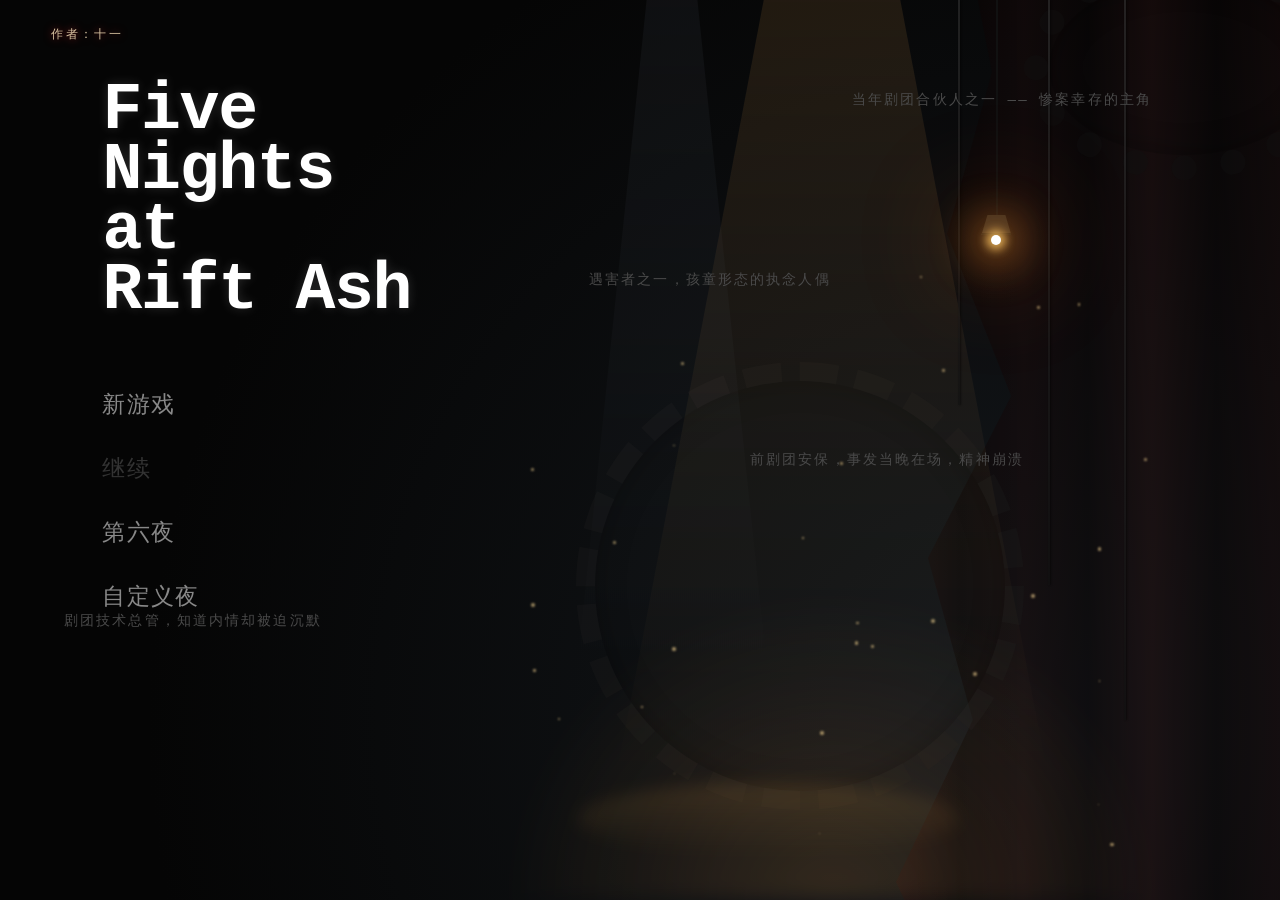
==== taning_game_fixed/index.html @ 423b10b8 "Refresh exploration map assets" ====
<!DOCTYPE html>
<html lang="zh-CN">
<head>
<meta charset="utf-8">
<meta name="viewport" content="width=device-width,initial-scale=1,viewport-fit=cover">
<title>Five Nights at Rift Ash</title>
<link rel="stylesheet" href="./assets/css/game.css?v=19">
<link rel="stylesheet" href="./assets/css/mobile.css?v=2">
<link rel="stylesheet" href="./assets/css/desktop-layout.css?v=1">
<link rel="stylesheet" href="./assets/css/lore-exploration.css?v=8">
</style>
<style>
#rift-author-credit{position:fixed;left:clamp(18px,4vw,54px);top:clamp(16px,3vh,30px);z-index:30;color:#d7c2a0;font:12px/1.4 "Courier New",monospace;letter-spacing:.2em;text-shadow:0 0 8px #8b1c1c,0 2px 4px #000;pointer-events:none}
@media(max-width:700px){#rift-author-credit{left:14px;top:calc(env(safe-area-inset-top) + 12px);font-size:11px}}
</style>
</head>
<body>

<div id="main-menu">
  <div id="bg-environment">
    <div class="curtain"></div>
    <div class="gear gear-1"></div>
    <div class="gear gear-2"></div>
    <div class="spotlight"></div>
    <div class="spotlight spotlight-secondary"></div>
    <div class="ground-light"></div>
    <div class="puddle"></div>
    <div class="hanging-bulb"><div class="bulb-shade"></div><div class="bulb-light"></div></div>
    <div class="dust-container" id="dustContainer"></div>
    <div class="hanging-wires"><div class="wire"></div><div class="wire"></div><div class="wire"></div></div>
    <div id="rift-puppet-stage" aria-hidden="true">
      <div class="rift-stage-backdrop"></div>
      <div class="rift-stage-curtain rift-stage-curtain-left"></div>
      <div class="rift-stage-curtain rift-stage-curtain-right"></div>
      <div class="rift-stage-floor"></div>
      <div class="rift-stage-controller"><span></span><i></i><b></b></div>
      <div class="rift-player-avatar" aria-label="幕后主控者">
        <i class="rabbit-ear ear-left"></i><i class="rabbit-ear ear-right"></i>
        <div class="rabbit-head"><i class="rabbit-eye eye-left"></i><i class="rabbit-eye eye-right"></i><b class="rabbit-muzzle"></b></div>
        <i class="rabbit-control-thread"></i>
      </div>
      <div class="rift-puppets">
        <div class="rift-puppet p-eleven"><i></i><b></b><em></em><small>十一</small></div>
        <div class="rift-puppet p-flux"><i></i><b></b><em></em><small>闪流</small></div>
        <div class="rift-puppet p-noka"><i></i><b></b><em></em><small>诺卡</small></div>
        <div class="rift-puppet p-taning"><i></i><b></b><em></em><small>塔宁</small></div>
        <div class="rift-puppet p-lobe"><i></i><b></b><em></em><small>耳机</small></div>
        <div class="rift-puppet p-gu"><i></i><b></b><em></em><small>孤</small></div>
        <div class="rift-puppet p-chillo"><i></i><b></b><em></em><small>寒零</small></div>
        <div class="rift-puppet p-cosmo"><i></i><b></b><em></em><small>小宇宙</small></div>
        <div class="rift-puppet p-transfer"><i></i><b></b><em></em><small>移交</small></div>
      </div>
      <div class="rift-stage-caption">幕后操控</div>
    </div>
    <div id="lore-container"></div>
  </div>
  <div id="rift-author-credit">作者：十一</div>
  <div class="title-block">
    <h1>Five<br>Nights<br>at<br>Rift Ash</h1>
  </div>
  <div class="menu-items">
    <div class="menu-item" id="menu-new">新游戏</div>
    <div class="menu-item disabled" id="menu-continue">继续</div>
    <div class="menu-item menu-item-extra" id="menu-night-six">第六夜</div>
    <div class="menu-item menu-item-extra" id="menu-custom-night">自定义夜</div>
  </div>
</div>

<div id="debug-skip-bar" style="position:fixed; top:10px; left:50%; transform:translateX(-50%); z-index:99999; display:flex; gap:5px;">
  <button class="debug-btn" data-night="1" style="background:#f00;color:#fff;border:none;padding:5px 10px;cursor:pointer;">1</button>
  <button class="debug-btn" data-night="2" style="background:#f00;color:#fff;border:none;padding:5px 10px;cursor:pointer;">2</button>
  <button class="debug-btn" data-night="3" style="background:#f00;color:#fff;border:none;padding:5px 10px;cursor:pointer;">3</button>
  <button class="debug-btn" data-night="4" style="background:#f00;color:#fff;border:none;padding:5px 10px;cursor:pointer;">4</button>
  <button class="debug-btn" data-night="5" style="background:#f00;color:#fff;border:none;padding:5px 10px;cursor:pointer;">5</button>
  <button class="debug-btn" data-night="6" style="background:#f00;color:#fff;border:none;padding:5px 10px;cursor:pointer;">6</button>
</div>
<div id="rift-test-controls" style="position:fixed;top:44px;left:50%;transform:translateX(-50%);z-index:100000;display:flex;align-items:center;gap:6px;padding:6px;background:rgba(0,0,0,.88);border:1px solid #806b45;color:#f0dfbd;font:12px 'Courier New',monospace;">
  <button id="test-behind" type="button" style="padding:5px 8px;">显示/隐藏十一</button>
  <button id="test-stage-down" type="button" style="padding:5px 8px;">阶段 −</button>
  <button id="test-stage-up" type="button" style="padding:5px 8px;">阶段 +</button>
  <button id="test-pause" type="button" style="padding:5px 8px;">暂停</button>
  <input id="test-time" type="time" value="05:40" step="60" style="padding:4px;width:92px;">
  <button id="test-jump" type="button" style="padding:5px 8px;">跳到时间</button>
  <button id="test-resume" type="button" style="padding:5px 8px;">继续</button>
</div>

<div id="game">
  <div class="side-arrow left" id="clickLeft">&lt;</div>
  <div class="side-arrow right" id="clickRight">&gt;</div>
  <div class="look-back-btn" id="btnLookBack">[ 回头 ]</div>

  <div id="tape-ui"><div class="tape-reel"></div><span id="tape-status">PLAYING TAPE...</span></div>
  <div id="tape-sub"></div>
  <audio id="tape-audio" preload="auto" playsinline></audio>

  <div id="stage">
    <div id="scene">
      <div class="seg left">
        <div class="wall"></div>
        <div class="doorway" id="doorwayL">
          <div class="void">
            <div class="hall">
              <div class="ceiling"></div><div class="wallL"></div><div class="wallR"></div><div class="floor"></div>
              <div class="taning-entity" id="taningL"></div>
              <div class="taning-red-flash" id="flashL"></div>
            </div>
          </div>
          <div class="door-panel"></div><div class="frame"></div>
        </div>
        <div class="wall-panel">
          <div class="panel-btn light" id="btnLlight"></div>
          <div class="panel-btn door" id="btnLdoor"></div>
        </div>
      </div>
      
      <div class="seg center">
        <div class="wall"></div><div class="ceiling"></div><div class="pipe"></div><div class="lamp"></div>
        <div class="front-window"><div class="window-shadow"></div></div>
        <div class="poster p1"><i></i><i></i><i></i></div><div class="poster p2"><i></i><i></i></div>
        <div class="desk">
          <div class="desk-shape"></div>
          <div class="monitor" id="btnCam"><div class="body"></div><div class="screen"></div><div class="stand"></div></div>
          <div class="fan"><div class="cage"><div class="blades"></div><div class="hub"></div></div><div class="stem"></div><div class="base"></div></div>
          <div class="cup"></div><div class="paper a"></div><div class="paper b"></div>
        </div>
      </div>
      
      <div class="seg right">
        <div class="wall"></div>
        <div class="doorway" id="doorwayR">
          <div class="void">
            <div class="hall">
              <div class="ceiling"></div><div class="wallL"></div><div class="wallR"></div><div class="floor"></div>
              <div class="taning-entity" id="taningR"></div>
              <div class="taning-red-flash" id="flashR"></div>
            </div>
          </div>
          <div class="door-panel"></div><div class="frame"></div>
        </div>
        <div class="wall-panel">
          <div class="panel-btn light" id="btnRlight"></div>
          <div class="panel-btn door" id="btnRdoor"></div>
        </div>
      </div>
    </div>
  </div>
  
  <div id="back-view">
    <div class="final-door"><div class="door-light"></div></div>
    <div class="back-hint">[ 点击任意处返回 ]</div>
    <div id="back-glitch"></div>
  </div>

  <div id="crt"></div>
  <div id="vignette"></div>
  
  <div id="hud">
    <div id="nightLabel">NIGHT 1</div>
    <div id="clock">12 AM</div>
    <div id="powerBox">
      <div id="powerText">Power left: <b>100%</b></div>
      <div id="usageRow"><span id="usageLabel">Usage:</span><div id="usageBars"><i></i><i></i><i></i><i></i><i></i></div></div>
    </div>
  </div>
</div>

<div id="camera-panel">
  <div id="cam-feed-container">
    <div class="cam-scene scene-cam1 active" id="feed-1"></div>
    <div class="cam-scene scene-cam2" id="feed-2"></div>
    
    <div class="cam-scene scene-hall" id="feed-3">
      <div id="taning-cam3" class="cam-monster-silhouette"></div>
    </div>
    <div class="cam-scene scene-hall" id="feed-4">
      <div id="taning-cam4" class="cam-monster-silhouette"></div>
    </div>
    <div class="cam-scene scene-cam5" id="feed-5">
      <div id="taning-cam5" class="cam-monster-silhouette"></div>
    </div>
    
    <div class="cam-scene scene-cam6" id="feed-6"></div>
    <div class="cam-scene scene-hall" id="feed-7"></div>
    <div class="cam-scene scene-cam8" id="feed-8"></div>
    <div class="cam-scene scene-cam5" id="feed-9"></div>
    <div class="cam-scene scene-cam10" id="feed-10"></div>
    <div class="cam-scene scene-cam6" id="feed-11"></div>
    <div class="cam-scene scene-cam5" id="feed-12"></div>
    <div class="cam-scene scene-cam14" id="feed-13"></div>
    <div class="cam-scene scene-cam14" id="feed-14"></div>
    <div id="cam-static"></div>
    <div id="cam-overlay"></div>
    <div id="cam-title">CAM 01 - SECURITY ROOM</div>
  </div>

  <button id="btnCamClose">X</button>

  <div id="hud">
    <div id="nightLabel">NIGHT 1</div>
    <div id="clock">12 AM</div>
    <div id="powerBox">
      <div id="powerText">Power left: <b>100%</b></div>
      <div id="usageRow"><span id="usageLabel">Usage:</span><div id="usageBars"><i></i><i></i><i></i><i></i><i></i></div></div>
    </div>
  </div>

  <div id="cam-map">
    <svg viewBox="0 0 100 100" preserveAspectRatio="none" style="position:absolute; inset:0; width:100%; height:100%; pointer-events:none; z-index:1;">
      <path d="M 30 15 L 70 15" fill="none" stroke="rgba(100,120,100,0.6)" stroke-width="1.5"/>
      <path d="M 30 15 L 30 25" fill="none" stroke="rgba(100,120,100,0.6)" stroke-width="1.5"/>
      <path d="M 50 15 L 50 30" fill="none" stroke="rgba(100,120,100,0.6)" stroke-width="1.5"/>
      <path d="M 70 15 L 70 25" fill="none" stroke="rgba(100,120,100,0.6)" stroke-width="1.5"/>
      <path d="M 12 25 L 30 25" fill="none" stroke="rgba(100,120,100,0.6)" stroke-width="1.5"/>
      <path d="M 88 25 L 70 25" fill="none" stroke="rgba(100,120,100,0.6)" stroke-width="1.5"/>
      <path d="M 12 25 L 12 55" fill="none" stroke="rgba(100,120,100,0.6)" stroke-width="1.5"/>
      <path d="M 88 25 L 88 55" fill="none" stroke="rgba(100,120,100,0.6)" stroke-width="1.5"/>
      <path d="M 20 45 L 80 45" fill="none" stroke="rgba(100,120,100,0.6)" stroke-width="1.5"/>
      <path d="M 50 30 L 50 45" fill="none" stroke="rgba(100,120,100,0.6)" stroke-width="1.5"/>
      <path d="M 25 50 L 25 70" fill="none" stroke="rgba(100,120,100,0.6)" stroke-width="1.5"/>
      <path d="M 75 50 L 75 70" fill="none" stroke="rgba(100,120,100,0.6)" stroke-width="1.5"/>
      <path d="M 12 55 L 25 55" fill="none" stroke="rgba(100,120,100,0.6)" stroke-width="1.5"/>
      <path d="M 88 55 L 75 55" fill="none" stroke="rgba(100,120,100,0.6)" stroke-width="1.5"/>
      <path d="M 25 70 L 25 85 L 35 85" fill="none" stroke="rgba(100,120,100,0.6)" stroke-width="1.5"/>
      <path d="M 75 70 L 75 85 L 65 85" fill="none" stroke="rgba(100,120,100,0.6)" stroke-width="1.5"/>
      <path d="M 12 85 L 35 85" fill="none" stroke="rgba(100,120,100,0.6)" stroke-width="1.5"/>
      <path d="M 88 85 L 65 85" fill="none" stroke="rgba(100,120,100,0.6)" stroke-width="1.5"/>
      <path d="M 50 85 L 50 98" fill="none" stroke="rgba(150,50,50,0.6)" stroke-width="1.5"/>
    </svg>

    <button class="cam-btn on" data-cam="1" style="left: 50%; top: 85%; width: 35%; height: 10%;">1</button>
    <button class="cam-btn" data-cam="3" style="left: 75%; top: 60%; width: 12%; height: 20%;">3</button>
    <button class="cam-btn" data-cam="4" style="left: 25%; top: 60%; width: 12%; height: 20%;">4</button>
    <button class="cam-btn" data-cam="2" style="left: 50%; top: 45%; width: 60%; height: 10%;">2</button>
    <button class="cam-btn" data-cam="5" style="left: 12%; top: 55%; width: 12%; height: 10%;">5</button>
    <button class="cam-btn" data-cam="6" style="left: 88%; top: 55%; width: 12%; height: 10%;">6</button>
    <button class="cam-btn" data-cam="7" style="left: 12%; top: 85%; width: 12%; height: 10%;">7</button>
    <button class="cam-btn" data-cam="8" style="left: 88%; top: 85%; width: 12%; height: 10%;">8</button>
    <button class="cam-btn" data-cam="9" style="left: 30%; top: 15%; width: 12%; height: 10%;">9</button>
    <button class="cam-btn" data-cam="10" style="left: 70%; top: 15%; width: 12%; height: 10%;">10</button>
    <button class="cam-btn" data-cam="11" style="left: 50%; top: 15%; width: 12%; height: 10%;">11</button>
    <button class="cam-btn" data-cam="12" style="left: 12%; top: 25%; width: 12%; height: 10%;">12</button>
    <button class="cam-btn" data-cam="13" style="left: 88%; top: 25%; width: 12%; height: 10%;">13</button>
    <button class="cam-btn locked" data-cam="14" style="left: 50%; top: 98%; width: 30%; height: 6%;">14</button>
  </div>
</div>

<div id="night-clear-overlay">
  <h1 id="clear-title">8 AM</h1>
  <h2 id="clear-subtitle">NIGHT 1 COMPLETE</h2>
  <button id="btnReturnMenu">RETURN TO MENU</button>
</div>

<div id="jumpscare-overlay">
  <canvas id="jumpscare-face-model" class="jumpscare-face" width="240" height="300" aria-label="角色脸部特写"></canvas>
  <div id="gameover-screen" aria-label="GAME OVER">
    <div class="gameover-noise"></div>
    <div class="gameover-garble" aria-hidden="true">
      <span style="--w:88%;--x:4%"></span>
      <span style="--w:63%;--x:22%"></span>
      <span style="--w:96%;--x:1%"></span>
      <span style="--w:72%;--x:17%"></span>
      <span style="--w:91%;--x:7%"></span>
      <span style="--w:57%;--x:35%"></span>
      <span style="--w:84%;--x:12%"></span>
    </div>
    <h1 class="gameover-title">GAME OVER</h1>
    <div class="gameover-sub">SIGNAL LOST // SYSTEM FAILURE</div>
  </div>
</div>

<link rel="stylesheet" href="./assets/css/night-six-events.css?v=1">
<link rel="stylesheet" href="./assets/css/night-six-mutations.css?v=1">
<link rel="stylesheet" href="./assets/css/night-six-character-system.css?v=12">
<link rel="stylesheet" href="./assets/css/character-ai-system.css?v=11">
<link rel="stylesheet" href="./assets/css/night-transition.css?v=2">
<script src="./assets/config/night-six-special-times.js?v=6"></script>
<script src="./assets/config/night-settings.js?v=11"></script>
<script src="./assets/events/night-ai-progression.js?v=3"></script>
<script src="./assets/events/night-six-events.js?v=1"></script>
<script src="./assets/events/night-transition.js?v=3"></script>
<script src="./assets/data/data.js?v=7" onerror="console.error('data.js 加载失败：请确认 data.js 与 index.html 在同一目录')"></script>
<script src="./assets/events/night-six-mutations.js?v=5"></script>
<script src="./assets/characters/monitor-pixel-characters.js?v=1"></script>
<script src="assets/characters/flux.js?v=3"></script>
<script src="assets/characters/flux_fight_load.js?v=3"></script>
<script src="assets/characters/noka.js?v=3"></script>
<script src="assets/characters/noka_fight_load.js?v=4"></script>
<script src="assets/characters/lobe.js?v=4"></script>
<script src="assets/characters/lobe_fight_load.js?v=4"></script>
<script src="assets/characters/gu.js?v=3"></script>
<script src="assets/characters/gu_fight_load.js?v=3"></script>
<script src="assets/characters/chillo.js?v=3"></script>
<script src="assets/characters/chillo_fight_load.js?v=4"></script>
<script src="assets/characters/cosmo.js?v=3"></script>
<script src="assets/characters/cosmo_fight_load.js?v=3"></script>
<script src="assets/characters/transfer.js?v=3"></script>
<script src="assets/characters/transfer_fight_load.js?v=3"></script>
<script src="./assets/events/night-six-character-system.js?v=42"></script>
<script src="./assets/events/character-ai-system.js?v=23"></script>
<!-- Night 6 subtitle test loader temporarily disabled for public play. Restore this script to re-enable test controls. -->
<script src="assets/characters/taning.js?v=11"></script>
<script src="assets/characters/taning_fight_load.js?v=3"></script>
<script src="assets/characters/tannin-companions.js?v=11"></script>
<script src="assets/characters/tannin_pixel.js"></script>
<script src="assets/characters/gilded-eleven.js?v=10"></script>
<script src="assets/characters/gilded-eleven-fight-load.js?v=3"></script>

<script>
(function () {
  'use strict';

  const loreContainer = document.getElementById('lore-container');
  if (loreContainer) {
    const floatingLoreTexts = [
      "当年剧团合伙人之一 —— 惨案幸存的主角",
      "遇害者之一，孩童形态的执念人偶",
      "前剧团安保，事发当晚在场，精神崩溃",
      "剧团技术总管，知道内情却被迫沉默"
    ];
    const lorePositions = ['lore-tr', 'lore-mt', 'lore-mr', 'lore-bl'];
    floatingLoreTexts.forEach((text, index) => {
      const el = document.createElement('div');
      el.className = `drifting-lore ${lorePositions[index % 4]}`;
      el.innerText = text;
      loreContainer.appendChild(el);
    });
  }

  const mainMenu = document.getElementById('main-menu');
  const menuNew = document.getElementById('menu-new');
  const menuCont = document.getElementById('menu-continue');
  const gameEl = document.getElementById('game');
  const scene = document.getElementById('scene');
  const dustContainer = document.getElementById('dustContainer');
  const btnCam = document.getElementById('btnCam');
  const cameraPanel = document.getElementById('camera-panel');
  const btnCamClose = document.getElementById('btnCamClose');
  const camTitle = document.getElementById('cam-title');
  const camFeedContainer = document.getElementById('cam-feed-container');
  const camBtns = document.querySelectorAll('.cam-btn');
  const camScenes = document.querySelectorAll('.cam-scene');
  const nightLabels = document.querySelectorAll('#nightLabel');
  const clockEls = document.querySelectorAll('#clock');
  const powerTexts = document.querySelectorAll('#powerText b');
  const usageBars = document.querySelectorAll('#usageBars i');
  const powerBoxes = document.querySelectorAll('#powerBox');
  const clearOverlay = document.getElementById('night-clear-overlay');
  const clearSubtitle = document.getElementById('clear-subtitle');
  const btnReturnMenu = document.getElementById('btnReturnMenu');
  const jumpscareOverlay = document.getElementById('jumpscare-overlay');
  let fluxScareActive = false;
  let fluxScareToken = 0;
  const pendingJumpscares = [];

  const btnLookBack = document.getElementById('btnLookBack');
  const backView = document.getElementById('back-view');
  let isLookingBack = false;
  let lookBackTimer = 0;

  let currentView = 0, targetView = 0;
  let isCamOpen = false;
  let elevenCameraBlackout = false;
  let highestNight = (window.RIFT_NIGHT_TRANSITIONS && window.RIFT_NIGHT_TRANSITIONS.getHighestNight()) || 1;

  function setElevenCameraBlackout(enabled) {
    elevenCameraBlackout = !!enabled;
    if (elevenCameraBlackout) {
      if (isCamOpen) {
        isCamOpen = false;
        cameraPanel.classList.remove('show');
        playMonitorSound(false);
      }
      cameraPanel.classList.add('eleven-blackout');
      camTitle.innerText = 'SIGNAL LOST // ALL CAMERAS OFFLINE';
      camBtns.forEach(btn => btn.classList.remove('on'));
      camScenes.forEach(feed => feed.classList.remove('active'));
      const staticFeed = document.getElementById('cam-static');
      if (staticFeed) staticFeed.style.display = 'block';
    } else {
      cameraPanel.classList.remove('eleven-blackout');
      const staticFeed = document.getElementById('cam-static');
      if (staticFeed) staticFeed.style.display = '';
    }
  }

  // 第六夜演出模块通过此接口控制监控；保安室状态仍由主页面管理。
  window.RIFT_NIGHT6_API = {
    blackoutCameras: (enabled) => setElevenCameraBlackout(enabled)
  };
  let currentTapePlayId = 0;
  let currentCamId = 1;

  const NIGHT_MS = 8 * 60 * 1000;
  const HOUR_MS = 60 * 1000;
  
  const S = { night: 1, elapsed: 0, hour: 0, power: 100, running: false, ended: false };
  window.RIFT_GET_NIGHT = () => S.night;
  let processedNightEvents = new Set();
  let activeNightSettings = null;

  function playJumpscareSound() {
    try {
      if (!audioCtx) initAudio();
      if (!audioCtx) return;
      if (audioCtx.state === 'suspended') audioCtx.resume();
      const now = audioCtx.currentTime;
      const duration = 0.72;
      const buffer = audioCtx.createBuffer(1, Math.floor(audioCtx.sampleRate * duration), audioCtx.sampleRate);
      const data = buffer.getChannelData(0);
      for (let i = 0; i < data.length; i++) {
        const fade = Math.pow(1 - i / data.length, 1.8);
        data[i] = (Math.random() * 2 - 1) * fade;
      }
      const noise = audioCtx.createBufferSource(); noise.buffer = buffer;
      const band = audioCtx.createBiquadFilter(); band.type = 'bandpass'; band.frequency.setValueAtTime(1700, now); band.Q.value = 0.7;
      const ng = audioCtx.createGain(); ng.gain.setValueAtTime(1.15, now); ng.gain.exponentialRampToValueAtTime(0.001, now + duration);
      noise.connect(band); band.connect(ng); ng.connect(audioCtx.destination); noise.start(now); noise.stop(now + duration);
      const osc = audioCtx.createOscillator(); osc.type = 'sawtooth';
      osc.frequency.setValueAtTime(190, now); osc.frequency.exponentialRampToValueAtTime(48, now + 0.55);
      const og = audioCtx.createGain(); og.gain.setValueAtTime(0.9, now); og.gain.exponentialRampToValueAtTime(0.001, now + 0.58);
      osc.connect(og); og.connect(audioCtx.destination); osc.start(now); osc.stop(now + 0.6);
    } catch (e) { console.warn('Jumpscare sound unavailable:', e); }
  }

  function dispatchNightSpecialTimes() {
    if (!activeNightSettings || !Array.isArray(activeNightSettings.specialTimes)) return;
    const gameMinute = Math.floor((S.elapsed / HOUR_MS) * 60);
    for (const event of activeNightSettings.specialTimes) {
      if (processedNightEvents.has(event.id)) continue;
      const parts = String(event.at || '00:00').split(':').map(Number);
      const targetMinute = (parts[0] || 0) * 60 + (parts[1] || 0);
      if (gameMinute >= targetMinute) {
        processedNightEvents.add(event.id);
        window.dispatchEvent(new CustomEvent('rift:night-special-time', { detail: { night: S.night, ...event } }));
        console.info('[Rift Ash] Night special time:', event.id, event.at, event.type);
      }
    }
  }
  const COST = { base: 0.09, door: 0.07, light: 0.05, cam: 0.06 };

  for (let i = 0; i < 30; i++) {
    let dust = document.createElement('div'); dust.className = 'dust';
    let size = 1 + Math.random() * 3;
    dust.style.width = size + 'px'; dust.style.height = size + 'px';
    dust.style.right = (10 + Math.random() * 50) + 'vw';
    dust.style.bottom = (-10 + Math.random() * 80) + 'vh';
    dust.style.animationDuration = (8 + Math.random() * 12) + 's';
    dust.style.animationDelay = (Math.random() * -20) + 's';
    dustContainer.appendChild(dust);
  }

  let audioCtx, noiseNode, gainNode, typeNoiseBuffer;
  
  function initAudio() {
    try {
      if (!audioCtx) {
        audioCtx = new (window.AudioContext || window.webkitAudioContext)();
        const bufferSize = audioCtx.sampleRate * 2;
        const buffer = audioCtx.createBuffer(1, bufferSize, audioCtx.sampleRate);
        const data = buffer.getChannelData(0);
        for (let i = 0; i < bufferSize; i++) { data[i] = Math.random() * 2 - 1; }
        noiseNode = audioCtx.createBufferSource(); noiseNode.buffer = buffer; noiseNode.loop = true;
        const filter = audioCtx.createBiquadFilter(); filter.type = 'lowpass'; filter.frequency.value = 1200;
        gainNode = audioCtx.createGain(); gainNode.gain.value = 0.015;
        noiseNode.connect(filter); filter.connect(gainNode); gainNode.connect(audioCtx.destination); noiseNode.start();
        typeNoiseBuffer = audioCtx.createBuffer(1, audioCtx.sampleRate * 0.2, audioCtx.sampleRate);
        const typeData = typeNoiseBuffer.getChannelData(0);
        for (let i = 0; i < typeData.length; i++) { typeData[i] = Math.random() * 2 - 1; }
      }
      if (audioCtx.state === 'suspended') audioCtx.resume();
    } catch(e) { console.log(e); }
  }

  function playTypeSound() {
    if (!audioCtx || !typeNoiseBuffer) return;
    try {
      const source = audioCtx.createBufferSource(); source.buffer = typeNoiseBuffer;
      const filter = audioCtx.createBiquadFilter(); filter.type = 'bandpass'; filter.frequency.value = 2000 + Math.random() * 2000; filter.Q.value = 1.5;
      const gain = audioCtx.createGain(); const now = audioCtx.currentTime;
      gain.gain.setValueAtTime(0, now); gain.gain.linearRampToValueAtTime(0.3 + Math.random() * 0.3, now + 0.002); gain.gain.exponentialRampToValueAtTime(0.001, now + 0.04);
      source.connect(filter); filter.connect(gain); gain.connect(audioCtx.destination); source.start(now); source.stop(now + 0.05);
    } catch(e) {}
  }

  function playDoorSound() {
    if (!audioCtx) return;
    try {
      const now = audioCtx.currentTime;
      const scratch = audioCtx.createBufferSource(); scratch.buffer = typeNoiseBuffer;
      const scratchFilter = audioCtx.createBiquadFilter(); scratchFilter.type = 'highpass'; scratchFilter.frequency.value = 1500;
      const scratchGain = audioCtx.createGain(); scratchGain.gain.setValueAtTime(0.1, now); scratchGain.gain.exponentialRampToValueAtTime(0.001, now + 0.25);
      scratch.connect(scratchFilter); scratchFilter.connect(scratchGain); scratchGain.connect(audioCtx.destination); scratch.start(now); scratch.stop(now + 0.25);

      const thud = audioCtx.createOscillator(); thud.type = 'sine'; thud.frequency.setValueAtTime(120, now + 0.2); thud.frequency.exponentialRampToValueAtTime(20, now + 0.5);
      const thudGain = audioCtx.createGain(); thudGain.gain.setValueAtTime(0, now + 0.2); thudGain.gain.linearRampToValueAtTime(0.6, now + 0.22); thudGain.gain.exponentialRampToValueAtTime(0.001, now + 0.6);
      thud.connect(thudGain); thudGain.connect(audioCtx.destination); thud.start(now + 0.2); thud.stop(now + 0.6);
    } catch(e) {}
  }

  function playLightSound(isOn) {
    if (!audioCtx) return;
    try {
      const now = audioCtx.currentTime;
      const clack = audioCtx.createBufferSource(); clack.buffer = typeNoiseBuffer;
      const clackFilter = audioCtx.createBiquadFilter(); clackFilter.type = 'bandpass'; clackFilter.frequency.value = 3000; clackFilter.Q.value = 1;
      const clackGain = audioCtx.createGain(); clackGain.gain.setValueAtTime(0.4, now); clackGain.gain.exponentialRampToValueAtTime(0.001, now + 0.05);
      clack.connect(clackFilter); clackFilter.connect(clackGain); clackGain.connect(audioCtx.destination); clack.start(now); clack.stop(now + 0.05);
      if (isOn) {
        const hum = audioCtx.createOscillator(); hum.type = 'sine'; hum.frequency.value = 60;
        const humGain = audioCtx.createGain(); humGain.gain.setValueAtTime(0.05, now + 0.05); humGain.gain.exponentialRampToValueAtTime(0.001, now + 0.4);
        hum.connect(humGain); humGain.connect(audioCtx.destination); hum.start(now + 0.05); hum.stop(now + 0.4);
      }
    } catch(e) {}
  }

  function playMonitorSound(isOpen) {
    if (!audioCtx) return;
    try {
      const now = audioCtx.currentTime;
      const clickOsc = audioCtx.createOscillator(); clickOsc.type = 'square'; clickOsc.frequency.value = 1200;
      const clickGain = audioCtx.createGain(); clickGain.gain.setValueAtTime(0.15, now); clickGain.gain.exponentialRampToValueAtTime(0.001, now + 0.03);
      clickOsc.connect(clickGain); clickGain.connect(audioCtx.destination); clickOsc.start(now); clickOsc.stop(now + 0.03);
    } catch(e) {}
  }

  function playCamSwitchSound() {
    if (!audioCtx) return;
    try {
      const now = audioCtx.currentTime;
      const osc = audioCtx.createOscillator(); osc.type = 'sine'; osc.frequency.setValueAtTime(1500, now);
      const gain = audioCtx.createGain(); gain.gain.setValueAtTime(0, now); gain.gain.linearRampToValueAtTime(0.08, now + 0.01); gain.gain.exponentialRampToValueAtTime(0.001, now + 0.1);
      osc.connect(gain); gain.connect(audioCtx.destination); osc.start(now); osc.stop(now + 0.1);
    } catch(e) {}
  }

  function playWinSound() {
    if (!audioCtx) return;
    try {
      const now = audioCtx.currentTime;
      const notes = [523.25, 659.25, 783.99, 1046.50];
      notes.forEach((freq, i) => {
        const osc = audioCtx.createOscillator(); osc.type = 'triangle'; osc.frequency.value = freq;
        const gain = audioCtx.createGain(); gain.gain.setValueAtTime(0, now + i * 0.15); gain.gain.linearRampToValueAtTime(0.2, now + i * 0.15 + 0.05); gain.gain.exponentialRampToValueAtTime(0.001, now + i * 0.15 + 1.5);
        osc.connect(gain); gain.connect(audioCtx.destination); osc.start(now + i * 0.15); osc.stop(now + i * 0.15 + 1.5);
      });
    } catch(e) {}
  }

  function playNokaMusic() {
    if (!audioCtx) initAudio();
    if (!audioCtx) return;
    try {
      if (audioCtx.state === 'suspended') audioCtx.resume();
      const now = audioCtx.currentTime;
      [659.25, 783.99, 987.77, 783.99].forEach((frequency, index) => {
        const start = now + index * 0.16;
        const osc = audioCtx.createOscillator(); osc.type = 'triangle'; osc.frequency.setValueAtTime(frequency, start);
        const gain = audioCtx.createGain(); gain.gain.setValueAtTime(0.0001, start);
        gain.gain.exponentialRampToValueAtTime(0.055, start + 0.025);
        gain.gain.exponentialRampToValueAtTime(0.0001, start + 0.24);
        osc.connect(gain); gain.connect(audioCtx.destination); osc.start(start); osc.stop(start + 0.25);
      });
    } catch (e) { console.warn('Noka music cue unavailable:', e); }
  }

  function playFootstepSound(type) {
    if (!audioCtx) return;
    try {
      const now = audioCtx.currentTime;
      const osc = audioCtx.createOscillator(); 
      osc.type = 'sine'; 
      
      let startFreq = 50;
      let volume = 0.3;
      let duration = 0.3;
      
      if (type === 'distant') { startFreq = 40; volume = 0.2; duration = 0.2; }
      else if (type === 'close') { startFreq = 60; volume = 0.5; duration = 0.4; }
      else if (type === 'charge') { startFreq = 100; volume = 0.9; duration = 0.5; }
      
      osc.frequency.setValueAtTime(startFreq, now);
      osc.frequency.exponentialRampToValueAtTime(10, now + duration);
      
      const gain = audioCtx.createGain();
      gain.gain.setValueAtTime(volume, now);
      gain.gain.exponentialRampToValueAtTime(0.001, now + duration);
      
      osc.connect(gain); gain.connect(audioCtx.destination);
      osc.start(now); osc.stop(now + duration);
    } catch(e) {}
  }

  function drawRiftCharacterJumpscareFace(canvas, name) {
    if (!canvas) return;
    const ctx = canvas.getContext('2d');
    const w = canvas.width, h = canvas.height;
    ctx.clearRect(0,0,w,h); ctx.fillStyle='#050505'; ctx.fillRect(0,0,w,h);
    const key=String(name||'');
    ctx.imageSmoothingEnabled=false;
    if (/闪流|Flux/.test(key)) {
      // Flux is shown as a full-screen face, never as a text card or TV label.
      ctx.fillStyle='#080b0d';ctx.beginPath();
      ctx.moveTo(w*.50,h*.035);ctx.lineTo(w*.82,h*.16);ctx.lineTo(w*.94,h*.48);
      ctx.lineTo(w*.78,h*.91);ctx.lineTo(w*.50,h*.985);ctx.lineTo(w*.22,h*.91);
      ctx.lineTo(w*.06,h*.48);ctx.lineTo(w*.18,h*.16);ctx.closePath();ctx.fill();
      ctx.strokeStyle='#9bdce8';ctx.lineWidth=Math.max(5,w*.018);ctx.stroke();
      ctx.fillStyle='#182b31';ctx.beginPath();ctx.moveTo(w*.13,h*.30);ctx.lineTo(w*.43,h*.36);ctx.lineTo(w*.40,h*.51);ctx.lineTo(w*.12,h*.47);ctx.closePath();ctx.fill();
      ctx.beginPath();ctx.moveTo(w*.87,h*.30);ctx.lineTo(w*.57,h*.36);ctx.lineTo(w*.60,h*.51);ctx.lineTo(w*.88,h*.47);ctx.closePath();ctx.fill();
      ctx.fillStyle='#f8ffff';ctx.shadowColor='#9ff';ctx.shadowBlur=36;
      ctx.fillRect(w*.22,h*.405,w*.19,h*.055);ctx.fillRect(w*.59,h*.405,w*.19,h*.055);ctx.shadowBlur=0;
      ctx.fillStyle='#050607';ctx.fillRect(w*.28,h*.415,w*.08,h*.035);ctx.fillRect(w*.64,h*.415,w*.08,h*.035);
      ctx.fillStyle='#020303';ctx.beginPath();ctx.moveTo(w*.32,h*.68);ctx.lineTo(w*.68,h*.68);ctx.lineTo(w*.61,h*.86);ctx.lineTo(w*.39,h*.86);ctx.closePath();ctx.fill();
      ctx.fillStyle='#d9f7fa';for(let i=0;i<7;i++){const x=w*(.36+i*.04);ctx.beginPath();ctx.moveTo(x,h*.69);ctx.lineTo(x+w*.022,h*.69);ctx.lineTo(x+w*.012,h*.77);ctx.closePath();ctx.fill();}
      for(let y=h*.08;y<h*.94;y+=Math.max(7,h*.018)){ctx.fillStyle='rgba(220,250,255,.055)';ctx.fillRect(w*.07,y,w*.86,Math.max(2,h*.004));}
    } else if (/诺卡|Noka/.test(key)) {
      ctx.strokeStyle='#a98545';ctx.lineWidth=Math.max(5,w*.035);ctx.strokeRect(w*.18,h*.22,w*.64,h*.52);
      ctx.fillStyle='#23190f';ctx.fillRect(w*.22,h*.26,w*.56,h*.44);
      for(let n=0;n<3;n++){ctx.beginPath();ctx.arc(w*(.34+n*.16),h*.48,w*.075,0,Math.PI*2);ctx.strokeStyle='#c49a54';ctx.lineWidth=5;ctx.stroke();}
      ctx.fillStyle='#f5d58b';ctx.shadowColor='#e6a83b';ctx.shadowBlur=22;ctx.fillRect(w*.34,h*.40,w*.07,h*.035);ctx.fillRect(w*.59,h*.40,w*.07,h*.035);ctx.shadowBlur=0;
    } else if (/耳机|Lobe/.test(key)) {
      ctx.fillStyle='#171717';ctx.fillRect(w*.22,h*.30,w*.56,h*.46);
      ctx.strokeStyle='#aaa';ctx.lineWidth=Math.max(9,w*.055);ctx.beginPath();ctx.arc(w*.5,h*.40,w*.28,Math.PI,Math.PI*2);ctx.stroke();
      ctx.fillStyle='#d7d0c6';ctx.fillRect(w*.18,h*.38,w*.13,h*.22);ctx.fillRect(w*.69,h*.38,w*.13,h*.22);
      ctx.fillStyle='#f33';ctx.shadowColor='#f00';ctx.shadowBlur=20;ctx.fillRect(w*.36,h*.48,w*.08,h*.04);ctx.fillRect(w*.56,h*.48,w*.08,h*.04);ctx.shadowBlur=0;
    } else if (/孤|Gu/.test(key)) {
      ctx.fillStyle='#b9b3a8';ctx.fillRect(w*.18,h*.18,w*.64,h*.66);
      ctx.fillStyle='#24211e';ctx.fillRect(w*.26,h*.28,w*.48,h*.44);
      ctx.strokeStyle='#e1d9c9';ctx.lineWidth=3;for(let y=h*.34;y<h*.65;y+=h*.08){ctx.beginPath();ctx.moveTo(w*.31,y);ctx.lineTo(w*.68,y);ctx.stroke();}
      ctx.fillStyle='#f33';ctx.fillRect(w*.37,h*.43,w*.08,h*.04);ctx.fillRect(w*.55,h*.43,w*.08,h*.04);
    } else if (/寒零|Chillo/.test(key)) {
      ctx.fillStyle='#18252a';ctx.beginPath();ctx.moveTo(w*.5,h*.12);ctx.lineTo(w*.82,h*.38);ctx.lineTo(w*.72,h*.82);ctx.lineTo(w*.28,h*.82);ctx.lineTo(w*.18,h*.38);ctx.closePath();ctx.fill();
      ctx.strokeStyle='#b7edf5';ctx.lineWidth=5;ctx.beginPath();ctx.moveTo(w*.25,h*.25);ctx.lineTo(w*.75,h*.7);ctx.moveTo(w*.75,h*.25);ctx.lineTo(w*.25,h*.7);ctx.stroke();
      ctx.fillStyle='#d9fbff';ctx.shadowColor='#7eeaff';ctx.shadowBlur=20;ctx.fillRect(w*.34,h*.43,w*.09,h*.035);ctx.fillRect(w*.57,h*.43,w*.09,h*.035);ctx.shadowBlur=0;
    } else {
      ctx.fillStyle='#33231d';ctx.fillRect(w*.2,h*.18,w*.6,h*.64);ctx.fillStyle='#f33';ctx.fillRect(w*.34,h*.42,w*.1,h*.05);ctx.fillRect(w*.56,h*.42,w*.1,h*.05);
    }
  }

  function triggerFluxPriorityScare() {
    if (S.ended || fluxScareActive) return;
    fluxScareActive = true;
    window.RIFT_FLUX_PRIORITY_SCARE_ACTIVE = true;
    const token = ++fluxScareToken;
    const overlay = document.createElement('div');
    overlay.id = 'rift-flux-priority-scare';
    overlay.setAttribute('aria-hidden', 'true');
    overlay.style.cssText = 'position:fixed;inset:0;z-index:2147483647;background:#000;display:flex;align-items:center;justify-content:center;overflow:hidden;pointer-events:all;';
    const face = document.createElement('canvas');
    face.width = 900; face.height = 900;
    face.style.cssText = 'width:min(96vmin,900px);height:min(96vmin,900px);object-fit:contain;image-rendering:pixelated;filter:drop-shadow(0 0 34px #b00000);animation:scareShake .055s infinite;';
    overlay.appendChild(face);
    document.body.appendChild(overlay);
    drawRiftCharacterJumpscareFace(face, 'Flux');
    playJumpscareSound();
    // The night clock and game loop keep running behind this opaque face.
    // Other characters' jumpscares are queued and begin only after Flux clears.
    window.dispatchEvent(new CustomEvent('rift:flux-priority-scare-start'));
    setTimeout(() => {
      if (token !== fluxScareToken) return;
      overlay.remove();
      fluxScareActive = false;
      window.RIFT_FLUX_PRIORITY_SCARE_ACTIVE = false;
      window.dispatchEvent(new CustomEvent('rift:flux-priority-scare-end'));
      const next = pendingJumpscares.shift();
      if (next && !S.ended) triggerJumpscare(next.name, next.quote);
    }, 2300);
  }

  function triggerJumpscare(name, quote) {
    if (S.ended) return;
    if (/闪流|Flux/i.test(String(name || ''))) {
      triggerFluxPriorityScare();
      return;
    }
    if (fluxScareActive) {
      if (!pendingJumpscares.some(item => item.name === name)) pendingJumpscares.push({name, quote});
      return;
    }
    S.ended = true;
    S.running = false;
    releaseAllLights();
    if (isCamOpen) {
      isCamOpen = false;
      cameraPanel.classList.remove('show');
    }
    const faceCanvas = document.getElementById('jumpscare-face-model');
    const isEleven = /十一|Gilded Eleven/i.test(String(name || ''));
    if (faceCanvas) {
      if (isEleven && window.drawGildedElevenJumpscareFace) {
        window.drawGildedElevenJumpscareFace(faceCanvas);
      } else if (/塔宁|Tannin/i.test(String(name || '')) && window.drawTanninJumpscareFace) {
        window.drawTanninJumpscareFace(faceCanvas, true);
      } else {
        drawRiftCharacterJumpscareFace(faceCanvas, name);
      }
    }
    jumpscareOverlay.classList.remove('gameover');
    jumpscareOverlay.classList.add('show');
    playJumpscareSound();

    // Direct pixel-face close-up first; no abstract placeholder face.
    setTimeout(() => jumpscareOverlay.classList.add('gameover'), 900);
    setTimeout(() => location.reload(), 6500);
  }

  function triggerElevenSystemCrash() {
    if (S.ended) return;
    S.ended = true; S.running = false; releaseAllLights();
    if (isCamOpen) { isCamOpen = false; cameraPanel.classList.remove('show'); }
    const crash = document.createElement('div');
    crash.id = 'eleven-system-crash';
    crash.innerHTML = '<div class="crash-doc"><div class="crash-icon">:(</div><h1>DOCUMENT CORRUPTED</h1><p>系统遇到无法恢复的错误，文件内容已损坏。</p><p>STOP CODE: RIFT_0x11</p><p>MEMORY DUMP: 11% COMPLETE</p><pre>\n十一_阶段记录.docx\nERR: LOOKBACK_TIMEOUT\nERR: STAGE_INDEX_OVERFLOW\n0x00000011 0x00000540\n\n正在收集错误信息...</pre><small>系统将在数秒后重新启动</small></div>';
    const style = document.createElement('style');
    style.textContent = '#eleven-system-crash{position:fixed;inset:0;z-index:2147483647;background:#0756a8;color:#fff;font:16px Consolas,monospace;display:flex;align-items:center;justify-content:center;padding:5vw;animation:riftBlueFlicker .12s steps(2,end) 5}.crash-doc{width:min(760px,92vw);line-height:1.8}.crash-icon{font-size:76px;margin-bottom:24px}.crash-doc h1{font-size:clamp(24px,4vw,42px);font-weight:400;margin-bottom:18px}.crash-doc p{margin:10px 0}.crash-doc pre{white-space:pre-wrap;border-left:3px solid #fff8;padding:12px 18px;margin:22px 0;background:#003c7b88;font-size:13px}.crash-doc small{opacity:.8}@keyframes riftBlueFlicker{0%,100%{filter:none}50%{filter:brightness(1.8) contrast(1.4);transform:translate(2px,-1px)}}';
    document.head.appendChild(style); document.body.appendChild(crash);
    setTimeout(() => location.reload(), 5200);
  }

  const GameContext = {
    getNight: () => S.night,
    isGameRunning: () => S.running && !S.ended,
    isLookingBack: () => isLookingBack,
    isPlayerLookingAt: (dir) => (dir === 'L' && Math.abs(currentView + 1) < 0.16) || (dir === 'R' && Math.abs(currentView - 1) < 0.16),
    isLightOn: (dir) => (dir === 'L' ? btnLlight : btnRlight).classList.contains('on'),
    isDoorClosed: (dir) => dir === 'L' ? dL : dR,
    isWatchingCam: (camId) => isCamOpen && currentCamId === camId,
    playFootstep: playFootstepSound,
    // 只有十一可以触发真正的跳杀；其他人偶的门口冲刺只作为假象表现。
    triggerJumpscare: (name, quote) => {
      if (/十一|Gilded Eleven/i.test(String(name || ''))) {
        triggerJumpscare(name, quote);
      } else {
        console.info('Non-Eleven door rush resolved as a harmless feint:', name);
      }
    },
    triggerSystemCrash: triggerElevenSystemCrash,
    dom: {
      taningCam5: document.getElementById('taning-cam5'),
      taningCam4: document.getElementById('taning-cam4'),
      taningCam3: document.getElementById('taning-cam3'),
      'taning-cam5': document.getElementById('taning-cam5'),
      'taning-cam4': document.getElementById('taning-cam4'),
      'taning-cam3': document.getElementById('taning-cam3'),
      taningL: document.getElementById('taningL'),
      taningR: document.getElementById('taningR'),
      flashL: document.getElementById('flashL'),
      flashR: document.getElementById('flashR')
    }
  };

  window.addEventListener('rift:night-six-others-return', () => {
    if (typeof taning !== 'undefined') {
      try { taning.reset(GameContext); } catch (e) { console.error('Night 6 return reset failed:', e); }
    }
  });
  window.addEventListener('rift:night-six-mutation-defended', (event) => {
    if (event.detail && event.detail.characterId === 'tannin' && typeof taning !== 'undefined') {
      try { taning.reset(GameContext); } catch (e) { console.error('Tannin mutation reset failed:', e); }
    }
  });

  window.addEventListener('rift:night-special-time', (event) => {
    if (typeof gildedEleven !== 'undefined') {
      try { gildedEleven.onSpecialTime({ ...event.detail, night: S.night }, GameContext); }
      catch (e) { console.error('Gilded Eleven special-time event failed:', e); }
    }
  });

  // Night 6 mutation outcomes are routed back into the host game state.
  window.addEventListener('rift:night-six-mutation-failed', (event) => {
    const id = event.detail && event.detail.characterId;
    const names = { tannin: '塔宁', gu: '孤', chillo: '寒零', cosmo: '小宇宙' };
    if (id === 'transfer') return; // Transfer has its own non-standard scare, not a normal death.
    if (names[id]) triggerJumpscare(names[id], '……');
  });
  window.addEventListener('rift:noka-enter-room', (event) => {
    playNokaMusic();
    const camId = Number(event.detail && event.detail.camId);
    if (typeof taning !== 'undefined' && typeof taning.skipCurrentRoom === 'function') {
      try { taning.skipCurrentRoom(camId, GameContext); } catch (e) { console.error('Noka music room-skip failed:', e); }
    }
  });
  window.addEventListener('rift:character-jumpscare', (event) => {
    const detail = event.detail || {};
    if (!S.ended) triggerJumpscare(detail.name || '未知角色', '……');
  });
  window.addEventListener('rift:night-six-time-rollback', (event) => {
    const hours = Math.max(1, Number(event.detail && event.detail.hours) || 1);
    S.elapsed = Math.max(0, S.elapsed - hours * HOUR_MS);
    S.hour = Math.min(8, Math.floor(S.elapsed / HOUR_MS));
    updateUI(); // Refresh the visible clock immediately after Lobe's one-hour rollback.
    processedNightEvents = new Set(
      (activeNightSettings && activeNightSettings.specialTimes || [])
        .filter(item => {
          const parts = String(item.at || '00:00').split(':').map(Number);
          return ((parts[0] || 0) * 60 + (parts[1] || 0)) <= Math.floor((S.elapsed / HOUR_MS) * 60);
        }).map(item => item.id)
    );
    console.info('[Rift Ash] Earphone mutation rolled the clock back by', hours, 'hour(s).');
  });

  async function playTape(tapeLines, audioFile) {
    if (!tapeLines || tapeLines.length === 0) return;
    const tapeUi = document.getElementById('tape-ui');
    const tapeSub = document.getElementById('tape-sub');
    const tapeStatus = document.getElementById('tape-status');
    const tapeAudio = document.getElementById('tape-audio');
    const myPlayId = ++currentTapePlayId;

    // 每次播放前停止上一段录音，避免跨夜串音。
    tapeAudio.pause();
    tapeAudio.removeAttribute('src');
    tapeAudio.load();
    tapeSub.replaceChildren();
    tapeSub.classList.remove('tape-box-glitch');
    tapeSub.style.opacity = '1';
    tapeUi.style.display = 'flex';
    tapeStatus.textContent = 'LOADING TAPE...';

    // 有录音文件就播放；文件不存在、格式不支持或自动播放被拦截时，
    // 自动退回纯字幕模式，不影响夜晚开始。
    let hasAudio = false;
    if (audioFile) {
      hasAudio = await new Promise(resolve => {
        let settled = false;
        const finish = value => {
          if (settled) return;
          settled = true;
          clearTimeout(timeoutId);
          tapeAudio.removeEventListener('error', onError);
          resolve(value);
        };
        const onError = () => finish(false);
        const timeoutId = setTimeout(() => finish(false), 4000);
        tapeAudio.addEventListener('error', onError, { once: true });
        tapeAudio.src = audioFile;
        tapeAudio.load();
        try {
          Promise.resolve(tapeAudio.play()).then(() => finish(true)).catch(() => finish(false));
        } catch (err) {
          finish(false);
        }
      });
    }

    if (myPlayId !== currentTapePlayId) {
      tapeAudio.pause();
      return;
    }

    tapeStatus.textContent = hasAudio ? 'PLAYING TAPE...' : 'SUBTITLE TRANSCRIPT';

    // 计算可见字符数，控制符本身不计入音频字幕速度。
    const commandPattern = /(\*\d+(?:\.\d+)?|\/|\[(?:red|cyan|yellow|gray|white|shake|glitch|blink|big|fade|normal|boxglitch|speed=\d+(?:\.\d+)?)\])/g;
    const visibleText = tapeLines.map(line => String(line).replace(commandPattern, '')).join('');
    const totalChars = Math.max(1, Array.from(visibleText).length);
    const audioCharDelay = hasAudio && Number.isFinite(tapeAudio.duration) && tapeAudio.duration > 0
      ? Math.max(25, Math.min(160, tapeAudio.duration * 1000 / totalChars)) : 35;

    const punctuation = '，。！？；：,.!?;:……';
    const supportedEffects = ['red', 'cyan', 'yellow', 'gray', 'white', 'shake', 'glitch', 'blink', 'big', 'fade'];

    const waitFor = ms => new Promise(resolve => setTimeout(resolve, Math.max(0, ms)));
    const stillPlaying = () => S.running && myPlayId === currentTapePlayId;

    function appendTapeChar(char, effects) {
      const span = document.createElement('span');
      span.className = 'tape-char';
      effects.forEach(effect => span.classList.add('tape-' + effect));
      span.textContent = char;
      tapeSub.appendChild(span);
    }

    for (let lineIndex = 0; lineIndex < tapeLines.length; lineIndex++) {
      if (!stillPlaying()) break;

      const line = String(tapeLines[lineIndex]);
      tapeSub.replaceChildren();
      tapeSub.classList.remove('tape-box-glitch');
      tapeSub.style.opacity = '1';

      const state = { effects: [], speed: hasAudio ? audioCharDelay : 35 };
      const tokens = line.split(commandPattern);

      for (const token of tokens) {
        if (!stillPlaying()) break;
        if (!token) continue;

        // /：在当前字幕中换行。
        if (token === '/') {
          tapeSub.appendChild(document.createElement('br'));
          continue;
        }

        // *5 或 *1.5：暂停指定秒数。
        if (/^\*\d+(?:\.\d+)?$/.test(token)) {
          await waitFor(Number(token.slice(1)) * 1000);
          if (!stillPlaying()) break;
          continue;
        }

        // [特效]：设置后续文字的效果。
        if (token.startsWith('[') && token.endsWith(']')) {
          const command = token.slice(1, -1);

          if (command === 'normal') {
            state.effects = [];
            state.speed = hasAudio ? audioCharDelay : 35;
            tapeSub.classList.remove('tape-box-glitch');
          } else if (command === 'boxglitch') {
            tapeSub.classList.add('tape-box-glitch');
          } else if (command.startsWith('speed=')) {
            const newSpeed = Number(command.slice(6));
            if (Number.isFinite(newSpeed)) state.speed = Math.max(0, newSpeed);
          } else if (supportedEffects.includes(command) && !state.effects.includes(command)) {
            state.effects.push(command);
          }
          continue;
        }

        // 普通文字逐字显示；特效只作用于控制符之后的字符。
        for (const char of Array.from(token)) {
          if (!stillPlaying()) break;
          appendTapeChar(char, state.effects);

          if (!hasAudio && char !== ' ' && !punctuation.includes(char)) {
            playTypeSound();
          }

          const delay = punctuation.includes(char)
            ? (hasAudio ? Math.max(120, audioCharDelay) : 180)
            : state.speed;
          await waitFor(delay);
        }
      }

      if (!stillPlaying()) break;

      // 一行结束后稍作停留，再淡出进入下一行。
      const visibleLineLength = Array.from(line.replace(commandPattern, '')).length;
      await waitFor(hasAudio ? 250 : 900 + visibleLineLength * 45);
      if (!stillPlaying()) break;

      tapeSub.style.opacity = '0';
      await waitFor(350);
    }

    if (myPlayId === currentTapePlayId) {
      tapeSub.classList.remove('tape-box-glitch');
      tapeUi.style.display = 'none';
      tapeSub.style.opacity = '0';
      // 若录音比字幕略长，让录音自然播完；下一夜开始时再统一停止。
    }
  }

  const camNames = ["SECURITY ROOM", "MAIN STAGE", "CORRIDOR A", "CORRIDOR B", "STORAGE ROOM", "STAFF LOUNGE", "LOADING YARD", "REPAIR WORKSHOP", "ARCHIVE ROOM", "GEAR PASSAGE", "MANAGER OFFICE", "PROP CUBICLE", "ISOLATION BAY", "FINAL ROOM [LOCKED]"];

  function switchCam(camId) {
    const allowNightSixCrank = S.night === 6 && Number(camId) === 13;
    if (elevenCameraBlackout && !allowNightSixCrank) return;
    const id = String(camId);
    const numericId = Number.parseInt(id, 10);
    if (!Number.isFinite(numericId)) return;
    const feed = document.getElementById('feed-' + id);
    if (!feed) return;
    playCamSwitchSound();
    currentCamId = numericId;
    camBtns.forEach(b => b.classList.toggle('on', b.dataset.cam === id));
    camScenes.forEach(s => s.classList.remove('active'));
    feed.classList.add('active');
    camTitle.innerText = `CAM ${id.padStart(2, '0')} - ${camNames[numericId - 1] || 'UNKNOWN'}`;
    camFeedContainer.classList.add('switching');
    setTimeout(() => camFeedContainer.classList.remove('switching'), 200);
  }

  camBtns.forEach(btn => {
    btn.onclick = function() {
      if (!S.running || (elevenCameraBlackout && this.dataset.cam !== '13')) return;
      let camId = this.dataset.cam;
      if (camId == 14) {
        switchCam(14);
        document.getElementById('feed-14').innerHTML = '<div style="color:#f00;font-size:2vw;font-weight:bold;letter-spacing:0.2em;">CAMERA DISABLED</div>';
        return;
      }
      switchCam(camId);
    };
  });

  function toggleMonitor() {
    // Monitor may still open during Eleven's blackout so the player can select CAM13.
    if (!S.running) return;
    if (isLookingBack) return; 
    isCamOpen = !isCamOpen;
    window.dispatchEvent(new CustomEvent('rift:monitor-toggle',{detail:{open:isCamOpen,camId:currentCamId}}));
    playMonitorSound(isCamOpen);
    if (isCamOpen) {
      cameraPanel.classList.add('show');
      targetView = 0; 
    } else {
      cameraPanel.classList.remove('show');
    }
  }

  btnCam.onclick = toggleMonitor;
  btnCamClose.onclick = toggleMonitor;

  function applyView(dt = 1 / 60) {
    if (!isCamOpen && !isLookingBack) {
      const blend = 1 - Math.exp(-12 * Math.max(0, dt));
      currentView += (targetView - currentView) * blend;
      if (Math.abs(targetView - currentView) < 0.001) currentView = targetView;
      const tx = -33.3333 * (1 + currentView);
      scene.style.transform = 'translateX(' + tx.toFixed(3) + '%)';
    }
  }

  const clickLeft = document.getElementById('clickLeft');
  const clickRight = document.getElementById('clickRight');

  function changeView(dir) {
    if (!S.running || isCamOpen || isLookingBack) return;
    targetView = Math.max(-1, Math.min(1, targetView + dir));
  }

  clickLeft.addEventListener('click', (e) => { e.stopPropagation(); changeView(-1); });
  clickRight.addEventListener('click', (e) => { e.stopPropagation(); changeView(1); });

  function toggleLookBack() {
    if (!S.running || isCamOpen) return;
    if (!isLookingBack && targetView !== 0) return;
    isLookingBack = !isLookingBack;
    if (isLookingBack) { backView.classList.add('show'); lookBackTimer = 3.0; backView.classList.remove('warning'); }
    else backView.classList.remove('show', 'warning');
  }

  btnLookBack.addEventListener('click', (e) => { e.stopPropagation(); toggleLookBack(); });

  // 测试工具：不改变正式夜晚配置，只提供手动显示、暂停和时间跳转。
  const testBehindBtn = document.getElementById('test-behind');
  const testStageDownBtn = document.getElementById('test-stage-down');
  const testStageUpBtn = document.getElementById('test-stage-up');
  const testPauseBtn = document.getElementById('test-pause');
  const testJumpBtn = document.getElementById('test-jump');
  const testResumeBtn = document.getElementById('test-resume');
  const testTimeInput = document.getElementById('test-time');
  let testPaused = false;
  testStageDownBtn.addEventListener('click', () => { if (S.running) gildedEleven.setDebugStage(-1, GameContext); });
  testStageUpBtn.addEventListener('click', () => { if (S.running) gildedEleven.setDebugStage(1, GameContext); });
  testBehindBtn.addEventListener('click', () => {
    if (!S.running) return;
    const enable = !gildedEleven.debugVisible;
    gildedEleven.setDebugBehind(enable, GameContext);
    if (enable && !isLookingBack) toggleLookBack();
  });
  testPauseBtn.addEventListener('click', () => { testPaused = true; });
  testResumeBtn.addEventListener('click', () => { testPaused = false; });
  testJumpBtn.addEventListener('click', () => {
    if (!S.running || !testTimeInput.value) return;
    const [hh, mm] = testTimeInput.value.split(':').map(Number);
    const totalMinutes = Math.max(0, Math.min(480, hh * 60 + mm));
    S.elapsed = (totalMinutes / 60) * HOUR_MS;
    S.hour = Math.min(8, Math.floor(totalMinutes / 60));
    processedNightEvents = new Set();
    setElevenCameraBlackout(false);
    if (typeof gildedEleven !== 'undefined') gildedEleven.startNight(S.night, activeNightSettings, GameContext);
    dispatchNightSpecialTimes();
    updateUI();
  });
  // Developer-only test bridge. All overrides live in memory and never alter NIGHT_SETTINGS.
  window.RIFT_TEST_BRIDGE = {
    unlockAllNights: () => { try { localStorage.setItem('riftAsh.highestNight','6'); highestNight=6; menuCont.classList.remove('disabled'); menuCont.innerText='继续（第 5 夜）'; menuCont.onclick=function(){ mainMenu.style.display='none'; gameEl.style.display='block'; initAudio(); startNight(5); }; menuNightSix.style.display='block'; menuCustomNight.style.display='block'; return true; } catch(e) { console.warn('Could not unlock nights:',e); return false; } },
    triggerSpecialTime: id => {
      if(!S.running||!activeNightSettings||!Array.isArray(activeNightSettings.specialTimes))return false;
      const event=activeNightSettings.specialTimes.find(item=>item.id===id);
      if(!event)return false;
      processedNightEvents.add(event.id);
      window.dispatchEvent(new CustomEvent('rift:night-special-time',{detail:{night:S.night,...event,debug:true}}));
      return true;
    },
    startNight: n => { mainMenu.style.display='none';gameEl.style.display='block';initAudio();startNight(Math.max(1,Math.min(6,Number(n)||1))); },
    startCustomNight: (baseNight, characters) => {
      const n=Math.max(1,Math.min(6,Math.round(Number(baseNight)||1)));
      const roster=['gildedEleven','flux','noka','tannin','lobe','gu','chillo','cosmo','transfer'];
      if(!characters||!roster.every(id=>Number.isFinite(Number(characters[id]))))return false;
      const values=Object.fromEntries(roster.map(id=>[id,Math.max(0,Math.min(20,Math.round(Number(characters[id]))))]));
      const base=(window.NIGHT_SETTINGS&&window.NIGHT_SETTINGS[n])||{characters:{},specialTimes:[],alwaysPresent:[]};
      const custom={...base,characters:values,specialTimes:(base.specialTimes||[]).slice(),alwaysPresent:(base.alwaysPresent||[]).slice()};
      mainMenu.style.display='none';gameEl.style.display='block';initAudio();startNight(n,custom,'自定义夜 // 基于第 '+n+' 夜');return true;
    },
    pause: value => { testPaused=!!value; },
    setTime: value => {
      if(!S.running||!value)return false;
      const parts=value.split(':').map(Number);if(parts.length!==2||parts.some(Number.isNaN))return false;
      const minutes=Math.max(0,Math.min(S.night===6?555:480,parts[0]*60+parts[1]));
      S.elapsed=minutes/60*HOUR_MS;S.hour=Math.min(8,Math.floor(minutes/60));processedNightEvents=new Set();
      setElevenCameraBlackout(false);if(typeof gildedEleven!=='undefined')gildedEleven.startNight(S.night,activeNightSettings,GameContext);
      dispatchNightSpecialTimes();updateUI();return true;
    },
    setAI: (id,level) => {
      const roster=['gildedEleven','flux','noka','tannin','lobe','gu','chillo','cosmo','transfer'];
      if(!roster.includes(id))return false;
      const values={...(window.RIFT_CURRENT_AI_LEVELS||{}),[id]:Math.max(0,Math.min(20,Math.round(Number(level)||0)))};
      window.RIFT_CURRENT_AI_LEVELS=values;
      if(activeNightSettings){activeNightSettings={...activeNightSettings,characters:{...(activeNightSettings.characters||{}),[id]:values[id]}};window.RIFT_NIGHT_STATE={night:S.night,settings:activeNightSettings};}
      if(id==='tannin'&&typeof taning!=='undefined')taning.setAILevel(values[id]);
      if(id==='gildedEleven'&&typeof gildedEleven!=='undefined')gildedEleven.setAILevel(values[id]);
      window.dispatchEvent(new CustomEvent('rift:night-ai-levels-changed',{detail:{night:S.night,values,debug:true}}));
      return true;
    },
    setCamera: id => {if(!S.running)return false;if(!isCamOpen)toggleMonitor();const b=document.querySelector('.cam-btn[data-cam="'+Number(id)+'"]');if(b&&!b.classList.contains('locked')){b.click();return true;}return false;},
    toggleDoor: side => {const b=document.getElementById(side==='left'?'btnLdoor':'btnRdoor');if(b)b.click();},
    toggleLight: side => {const b=document.getElementById(side==='left'?'btnLlight':'btnRlight');if(b)b.click();},
    forceEleven: ()=>{if(typeof gildedEleven==='undefined')return false;gildedEleven.setDebugBehind(true,GameContext);if(!isLookingBack)toggleLookBack();return true;},
    forceTannin: ()=>{if(typeof taning==='undefined')return false;taning.state='WANDER';taning.timer=0;taning.showNode('cam5',GameContext);return true;},
    forceCharacter: (id,cam) => {
      if(S.night===6&&['lobe','gu','chillo'].includes(id))return !!(window.RIFT_NIGHT6_CHARACTER_SYSTEM&&window.RIFT_NIGHT6_CHARACTER_SYSTEM.forceMutation(id));
      if(id==='tannin')return window.RIFT_TEST_BRIDGE.forceTannin();
      if(id==='noka')return !!(window.RIFT_NIGHT6_CHARACTER_SYSTEM&&window.RIFT_NIGHT6_CHARACTER_SYSTEM.forceNokaCamera(cam||13));
      if(['flux','lobe','gu','chillo'].includes(id))return !!(window.RIFT_SHARED_CHARACTER_AI&&window.RIFT_SHARED_CHARACTER_AI.force(id,cam,'moving'));
      if(id==='tannin')return window.RIFT_TEST_BRIDGE.forceTannin();
      if(id==='gildedEleven')return window.RIFT_TEST_BRIDGE.forceEleven();
      if(['cosmo','transfer'].includes(id))return !!(window.RIFT_TANNIN_COMPANIONS&&window.RIFT_TANNIN_COMPANIONS.setPosition(id,cam||1,40,15));
      return false;
    },
    transferScare: () => !!(window.RIFT_TANNIN_COMPANIONS&&window.RIFT_TANNIN_COMPANIONS.debugScare()),
    forceMutation: id => !!(window.RIFT_NIGHT6_CHARACTER_SYSTEM&&window.RIFT_NIGHT6_CHARACTER_SYSTEM.forceMutation(id)),
    forceNokaCamera: cam => !!(window.RIFT_NIGHT6_CHARACTER_SYSTEM&&window.RIFT_NIGHT6_CHARACTER_SYSTEM.forceNokaCamera(cam)),
    setCrank: value => {if(!window.RIFT_NIGHT6_CHARACTER_SYSTEM)return false;window.RIFT_NIGHT6_CHARACTER_SYSTEM.setCrank(value);return true;},
    flash: ()=>{const b=document.getElementById('rift-n6-flash-btn');if(b)b.click();},
    jumpscare: name=>triggerJumpscare(name||'测试角色','TEST JUMPSCARE')
  };

  backView.addEventListener('click', () => { if (isLookingBack) toggleLookBack(); });

  window.onkeydown = function(e) {
    if (!S.running) return;
    let k = e.key.toLowerCase();
    if (k === 'c' || k === ' ') { e.preventDefault(); toggleMonitor(); return; }
    if (k === 'w' || k === 'arrowup') { e.preventDefault(); toggleLookBack(); return; }
    if (isCamOpen || isLookingBack) return;
    if (k === 'a' || k === 'arrowleft') { e.preventDefault(); changeView(-1); return; }
    if (k === 'd' || k === 'arrowright') { e.preventDefault(); changeView(1); return; }
    if (k === 's' || k === 'arrowdown') { e.preventDefault(); targetView = 0; return; }
  };

  const doorwayL = document.getElementById('doorwayL');
  const doorwayR = document.getElementById('doorwayR');
  const btnLdoor = document.getElementById('btnLdoor');
  const btnRdoor = document.getElementById('btnRdoor');
  const btnLlight = document.getElementById('btnLlight');
  const btnRlight = document.getElementById('btnRlight');
  
  let dL = false, dR = false;

  btnLdoor.onclick = function(e) { e.stopPropagation(); if (isLookingBack) return; dL = !dL; this.classList.toggle('on', dL); doorwayL.classList.toggle('closed', dL); playDoorSound(); window.dispatchEvent(new CustomEvent('rift:night-six-door-change',{detail:{leftClosed:dL,rightClosed:dR,elevenEventActive:S.night===6&&S.elapsed>=340000&&S.elapsed<450000}})); };
  btnRdoor.onclick = function(e) { e.stopPropagation(); if (isLookingBack) return; dR = !dR; this.classList.toggle('on', dR); doorwayR.classList.toggle('closed', dR); playDoorSound(); window.dispatchEvent(new CustomEvent('rift:night-six-door-change',{detail:{leftClosed:dL,rightClosed:dR,elevenEventActive:S.night===6&&S.elapsed>=340000&&S.elapsed<450000}})); };

  function turnOnLight(button, doorway, e) {
    if (e) e.preventDefault();
    if (!S.running || isCamOpen || isLookingBack || button.classList.contains('on')) return;
    button.classList.add('on');
    doorway.classList.add('lit');
    playLightSound(true);
    try { if (e && e.pointerId !== undefined) button.setPointerCapture(e.pointerId); } catch (_) {}
  }
  function turnOffLight(button, doorway, e) {
    if (e && e.preventDefault) e.preventDefault();
    button.classList.remove('on');
    doorway.classList.remove('lit');
  }
  const releaseAllLights = () => {
    turnOffLight(btnLlight, doorwayL);
    turnOffLight(btnRlight, doorwayR);
  };
  btnLlight.addEventListener('pointerdown', e => turnOnLight(btnLlight, doorwayL, e));
  btnLlight.addEventListener('pointerup', e => turnOffLight(btnLlight, doorwayL, e));
  btnLlight.addEventListener('pointercancel', e => turnOffLight(btnLlight, doorwayL, e));
  btnRlight.addEventListener('pointerdown', e => turnOnLight(btnRlight, doorwayR, e));
  btnRlight.addEventListener('pointerup', e => turnOffLight(btnRlight, doorwayR, e));
  btnRlight.addEventListener('pointercancel', e => turnOffLight(btnRlight, doorwayR, e));
  window.addEventListener('pointerup', releaseAllLights);
  window.addEventListener('blur', releaseAllLights);
  document.addEventListener('visibilitychange', () => { if (document.hidden) releaseAllLights(); });

  let lobeClockGlitchUntil=0, lobeClockGlitchInterval=null;
  const glitchClockText=()=>['#? AM','1# A?','!2 A#','0@ AM','A? #M','##:##'][Math.floor(Math.random()*6)];
  function stopLobeClockGlitch(){
    lobeClockGlitchUntil=0;
    if(lobeClockGlitchInterval){clearInterval(lobeClockGlitchInterval);lobeClockGlitchInterval=null;}
    clockEls.forEach(el=>{el.classList.remove('rift-lobe-clock-glitch');el.innerText=S.hour===0?'12 AM':S.hour+' AM';});
  }
  function startLobeClockGlitch(seconds){
    stopLobeClockGlitch();
    const duration=Math.max(3,Number(seconds)||3)*1000;
    lobeClockGlitchUntil=Date.now()+duration;
    clockEls.forEach(el=>el.classList.add('rift-lobe-clock-glitch'));
    const paint=()=>{if(Date.now()>=lobeClockGlitchUntil){stopLobeClockGlitch();return;}clockEls.forEach(el=>el.innerText=glitchClockText());};
    paint();lobeClockGlitchInterval=setInterval(paint,95);
  }
  window.addEventListener('rift:lobe-warning-start',event=>startLobeClockGlitch(event.detail&&event.detail.seconds));
  window.addEventListener('rift:lobe-warning-clear',stopLobeClockGlitch);

  function updateUI() {
    let hourStr = S.hour === 0 ? '12 AM' : S.hour + ' AM';
    if(Date.now()<lobeClockGlitchUntil){clockEls.forEach(el=>el.innerText=glitchClockText());}
    else{clockEls.forEach(el => {el.classList.remove('rift-lobe-clock-glitch');el.innerText = hourStr;});}
    let powerPercent = Math.ceil(S.power);
    powerTexts.forEach(el => el.innerText = powerPercent + '%');
    powerBoxes.forEach(el => el.classList.toggle('low', S.power <= 20));
    
    let usage = COST.base;
    if (dL) usage += COST.door;
    if (dR) usage += COST.door;
    if (btnLlight.classList.contains('on')) usage += COST.light;
    if (btnRlight.classList.contains('on')) usage += COST.light;
    if (isCamOpen) usage += COST.cam;
    
    let usageLevel = Math.max(1, Math.min(5, Math.round(usage / 0.08)));
    usageBars.forEach((bar, index) => { bar.classList.toggle('on', index < usageLevel); });
  }

  let lastTime = performance.now();
  let rafHandle = 0;
  function gameLoop(now) {
    let dt = Math.max(0, (now - lastTime) / 1000);
    lastTime = now;
    if (dt > 0.1) dt = 0.1;

    if (S.running && !testPaused) {
      S.elapsed += dt * 1000;
      dispatchNightSpecialTimes();
      let currentHour = Math.min(8, Math.floor(S.elapsed / HOUR_MS));
      if (currentHour !== S.hour || (S.night === 6 && S.elapsed >= 9.25 * HOUR_MS)) {
        S.hour = currentHour;
        if (S.elapsed >= (S.night === 6 ? 9.25 : 8) * HOUR_MS) {
          S.running = false;
          releaseAllLights();
          playWinSound();
          highestNight = Math.max(highestNight, S.night + 1);
          if (window.RIFT_NIGHT_TRANSITIONS) {
            window.RIFT_NIGHT_TRANSITIONS.completeNight({
              night: S.night,
              startNight: startNight
            });
          } else {
            clearSubtitle.innerText = `NIGHT ${S.night} COMPLETE`;
            clearOverlay.classList.add('show');
          }
        }
      }

      if (S.running) {
        let usage = COST.base;
        if (dL) usage += COST.door;
        if (dR) usage += COST.door;
        if (btnLlight.classList.contains('on')) usage += COST.light;
        if (btnRlight.classList.contains('on')) usage += COST.light;
        if (isCamOpen) usage += COST.cam;

        // Night 6 lasts 9.25 in-game minutes and includes Lobe's time rollback; ease the drain so the longer shift remains survivable.
        const nightPowerMultiplier = S.night === 6 ? 0.80 : 1;
        S.power = Math.max(0, S.power - usage * dt * nightPowerMultiplier);
        if (S.power <= 0) {
          S.running = false;
          releaseAllLights();
          if (isCamOpen) {
            isCamOpen = false;
            cameraPanel.classList.remove('show');
          }
          document.getElementById('tape-ui').style.display = 'none';
          document.getElementById('tape-sub').style.opacity = '0';
          document.getElementById('clear-title').innerText = (S.hour === 0 ? '12' : S.hour) + ' AM';
          clearSubtitle.innerText = 'POWER OUT';
          clearOverlay.classList.add('show');
        }
      }

      if (S.running) {
        const characterDt = window.RIFT_FLUX_PRIORITY_SCARE_ACTIVE ? 0 : dt;
        window.dispatchEvent(new CustomEvent('rift:game-frame',{detail:{night:S.night,elapsed:S.elapsed,dt:characterDt,running:S.running,camOpen:isCamOpen,camId:currentCamId,leftClosed:dL,rightClosed:dR}}));
        if (isLookingBack) {
          lookBackTimer -= dt;
          if (lookBackTimer <= 0 && !backView.classList.contains('warning')) backView.classList.add('warning');
        }
        if (typeof taning !== 'undefined') {
          try { taning.update(characterDt, GameContext); } catch (e) { console.error('Taning AI update failed:', e); }
        }
        if (typeof gildedEleven !== 'undefined') {
          try { gildedEleven.update(characterDt, GameContext); } catch (e) { console.error('Gilded Eleven AI update failed:', e); }
        }
      }
      updateUI();
    }

    applyView(dt);
    rafHandle = requestAnimationFrame(gameLoop);
  }

  function startNight(nightNum, customSettings=null, customLabel='') {
      if (Number(nightNum) === 6) {
        try {
          if (localStorage.getItem('riftAsh.night6Returned') !== '1') {
            localStorage.setItem('riftAsh.night6VisitPending', '1');
          }
        } catch (_) {}
      }

    if (window.speechSynthesis) window.speechSynthesis.cancel();
    currentTapePlayId++;
    const tapeAudio = document.getElementById('tape-audio');
    if (tapeAudio) { tapeAudio.pause(); tapeAudio.removeAttribute('src'); tapeAudio.load(); }
    document.getElementById('tape-ui').style.display = 'none';
    document.getElementById('tape-sub').style.opacity = '0';
    document.getElementById('tape-sub').textContent = '';
    
    clearOverlay.classList.remove('show', 'rift-clock-flip', 'rift-night-clear');
    document.getElementById('clear-title').innerText = '8 AM';
    backView.classList.remove('show', 'warning');
    jumpscareOverlay.classList.remove('show');
    fluxScareToken++; fluxScareActive = false; window.RIFT_FLUX_PRIORITY_SCARE_ACTIVE = false; pendingJumpscares.length = 0;
    const fluxOverlay = document.getElementById('rift-flux-priority-scare'); if (fluxOverlay) fluxOverlay.remove();
    isLookingBack = false;
    setElevenCameraBlackout(false);
    releaseAllLights();
    
    S.night = nightNum;
    activeNightSettings = customSettings || (window.NIGHT_SETTINGS && window.NIGHT_SETTINGS[nightNum]) || { characters: {}, alwaysPresent: ['noka'], specialTimes: [] };
    window.RIFT_CURRENT_AI_LEVELS = customSettings ? { ...(customSettings.characters || {}) } : null;
    processedNightEvents = new Set();
    window.RIFT_NIGHT_STATE = { night: nightNum, settings: activeNightSettings };
    window.dispatchEvent(new CustomEvent('rift:night-start', { detail: { night: nightNum, settings: activeNightSettings } }));
    S.elapsed = 0;
    S.hour = 0;
    S.power = 100;
    S.running = true;
    S.ended = false;
    
    dL = false; dR = false;
    doorwayL.classList.remove('closed'); doorwayR.classList.remove('closed');
    btnLdoor.classList.remove('on'); btnRdoor.classList.remove('on');
    btnLlight.classList.remove('on'); btnRlight.classList.remove('on');
    doorwayL.classList.remove('lit'); doorwayR.classList.remove('lit');
    if (isCamOpen) {
      isCamOpen = false;
      cameraPanel.classList.remove('show');
    }
    
    currentView = 0; targetView = 0;
    currentCamId = 1;
    switchCam(1);
    scene.style.transform = 'translateX(-33.3333%)';

    let currentNightData = null;
    // 最稳妥的获取方式，直接读取变量，不依赖 window 对象
    const nightDataSource = window.NIGHT_DATA;
    if (nightDataSource && nightDataSource[nightNum]) {
      currentNightData = nightDataSource[nightNum];
    } else {
      console.error('[电话系统] 未找到 NIGHT_DATA[' + nightNum + ']。请检查 ./data.js 是否成功加载。', nightDataSource);
      currentNightData = { nightName: 'NIGHT ' + nightNum, tape: ["（系统提示：电话字幕数据未加载，请检查 data.js 文件及其路径。）"] };
    }
    
    let nightTitle = customLabel || currentNightData.nightName;
    nightLabels.forEach(el => el.innerText = nightTitle);
    
    if (typeof taning !== 'undefined') {
        try {
          const roster = activeNightSettings.characters || {};
          taning.setAILevel(Number(roster.tannin ?? 0));
          taning.reset(GameContext);
        } catch(e) { console.error('Could not apply Tannin night AI:', e); }
    }
    if (typeof gildedEleven !== 'undefined') {
      try { gildedEleven.startNight(nightNum, activeNightSettings, GameContext); }
      catch(e) { console.error('Could not apply Gilded Eleven night AI:', e); }
    }
    (activeNightSettings.alwaysPresent || []).forEach(id => {
      window.dispatchEvent(new CustomEvent('rift:character-presence', { detail: { night: nightNum, id, alwaysPresent: true, aiControlled: false } }));
    });
    
    updateUI();

    if (currentNightData.tape && currentNightData.tape.length > 0) {
      playTape(currentNightData.tape, currentNightData.audioFile || `audio/Night_Video_${nightNum}.mp3`);
    }

    lastTime = performance.now();
  }

  btnReturnMenu.onclick = function() { location.reload(); };
  window.addEventListener('rift:return-to-menu', () => location.reload());

  if (highestNight > 1) {
    menuCont.classList.remove('disabled');
    const continueNight = Math.min(highestNight, 5);
    menuCont.innerText = `继续（第 ${continueNight} 夜）`;
    menuCont.onclick = function() {
      if(window.RIFT_LORE_SYSTEM){window.RIFT_LORE_SYSTEM.beginShift(continueNight,()=>{mainMenu.style.display='none';gameEl.style.display='block';initAudio();startNight(continueNight);});return;}
      mainMenu.style.display = 'none'; gameEl.style.display = 'block'; initAudio(); startNight(continueNight);
    };
  }

  menuNew.onclick = function() { if(window.RIFT_LORE_SYSTEM){window.RIFT_LORE_SYSTEM.beginShift(1,()=>{mainMenu.style.display='none';gameEl.style.display='block';initAudio();startNight(1);});return;} mainMenu.style.display = 'none'; gameEl.style.display = 'block'; initAudio(); startNight(1); };

  const menuNightSix = document.getElementById('menu-night-six');
  const menuCustomNight = document.getElementById('menu-custom-night');
  if (highestNight >= 6) { menuNightSix.style.display = 'block'; menuCustomNight.style.display = 'block'; }
  // The first Night 6 visit is entered normally. Its return arms the menu hover reveal.
  try {
    if (localStorage.getItem('riftAsh.night6VisitPending') === '1') {
      localStorage.removeItem('riftAsh.night6VisitPending');
      localStorage.setItem('riftAsh.night6Returned', '1');
    }
  } catch (_) {}
  menuNightSix.addEventListener('mouseenter', function() {
    try { if (localStorage.getItem('riftAsh.night6Returned') === '1') mainMenu.classList.add('rift-night-six-hover'); } catch (_) {}
  });
  menuNightSix.addEventListener('mouseleave', function() { mainMenu.classList.remove('rift-night-six-hover'); });
  menuNightSix.onclick = function() {
    try { if (localStorage.getItem('riftAsh.night6Returned') !== '1') localStorage.setItem('riftAsh.night6VisitPending', '1'); } catch (_) {}
    mainMenu.classList.remove('rift-night-six-hover');
    mainMenu.style.display = 'none'; gameEl.style.display = 'block'; initAudio(); startNight(6);
  };
  menuCustomNight.onclick = function() {
    const toggle = document.getElementById('rift-dev-toggle');
    const panel = document.getElementById('rift-dev-panel');
    if (!document.body.classList.contains('rift-debug-unlocked') || !panel) return;
    panel.classList.add('open');
    if (toggle) toggle.textContent = '关闭测试面板 ▾';
    const base = panel.querySelector('#dev-custom-base');
    if (base) base.scrollIntoView({ behavior: 'smooth', block: 'center' });
  };

  const debugBtns = document.querySelectorAll('.debug-btn');
  debugBtns.forEach(btn => {
    btn.onclick = function() {
      mainMenu.style.display = 'none';
      gameEl.style.display = 'block';
      initAudio();
      startNight(parseInt(this.dataset.night));
    };
  });

  requestAnimationFrame(gameLoop);

})();
</script>
<script src="./assets/events/developer-test-controls.js?v=4"></script>
<script src="./assets/events/lore-exploration.js?v=16"></script>
</body>
</html>
---- taning_game_fixed/assets/css/game.css ----
/* ============ 基础 ============ */
*{margin:0;padding:0;box-sizing:border-box;-webkit-tap-highlight-color:transparent;}
html,body{width:100%;height:100%;overflow:hidden;background:#000;}
body{font-family:"Courier New",Courier,monospace;color:#c9b79a;user-select:none;cursor:default;}

/* 主菜单 */
#main-menu{position:fixed;inset:0;z-index:9999;background:#000;display:flex;flex-direction:column;justify-content:flex-start;padding-left:8vw;padding-top:10vh;transition:opacity 0.5s ease;}
#main-menu.hide{opacity:0;pointer-events:none;}
.title-block{position:relative;z-index:20;}
.title-block h1{font-size:7.5vw;font-weight:700;color:#fff;line-height:0.9;letter-spacing:-0.02em;margin-bottom:8vh;text-shadow:0 0 12px rgba(255,255,255,0.15);}
.menu-items{display:flex;flex-direction:column;gap:2.2vh;position:relative;z-index:20;}
.menu-item{font-size:2.2vw;color:#888;cursor:pointer;width:fit-content;transition:color 0.2s;letter-spacing:0.05em;}
.menu-item:hover{color:#fff;text-shadow:0 0 8px rgba(255,255,255,0.4);}
.menu-item.disabled{color:#333;cursor:not-allowed;}

/* 光影点缀 */
#bg-environment{position:absolute;inset:0;pointer-events:none;z-index:2;overflow:hidden;background:radial-gradient(circle at 80% 80%,rgba(25,30,35,0.8) 0%,#050505 70%);}
.curtain{position:absolute;right:-5vw;top:-10vh;width:50vw;height:120vh;background:repeating-linear-gradient(90deg,#0a0404 0%,#1a0a0a 10%,#0a0404 20%,#261010 30%,#0a0404 40%);opacity:0.45;clip-path:polygon(100% 0,40% 0,45% 15%,38% 30%,48% 45%,35% 60%,42% 75%,30% 90%,38% 100%,100% 100%);filter:drop-shadow(-10px 0 20px rgba(0,0,0,0.9));animation:curtainSway 10s infinite alternate ease-in-out;}
@keyframes curtainSway{0%{transform:skewX(2deg) scaleX(1);}100%{transform:skewX(-2deg) scaleX(1.02);}}
.gear{position:absolute;border-radius:50%;border:1.5vw dashed #1a1a1a;opacity:0.4;box-shadow:0 0 30px rgba(0,0,0,0.8) inset;}
.gear-1{right:20vw;bottom:10vh;width:35vw;height:35vw;animation:spinGear 60s linear infinite;}
.gear-2{right:-5vw;top:-5vh;width:25vw;height:25vmin;border-style:dotted;border-width:2vw;border-color:#111;animation:spinGearReverse 45s linear infinite;}
@keyframes spinGear{to{transform:rotate(360deg);}}
@keyframes spinGearReverse{to{transform:rotate(-360deg);}}
.hanging-wires{position:absolute;top:0;right:0;width:40vw;height:100vh;}
.wire{position:absolute;top:0;width:2px;background:linear-gradient(to bottom,#333 0%,#111 100%);box-shadow:1px 0 2px rgba(0,0,0,0.8);transform-origin:top center;opacity:0.6;}
.wire:nth-child(1){right:18vw;height:65vh;animation:sway 6s infinite alternate ease-in-out;}
.wire:nth-child(2){right:12vw;height:80vh;animation:sway 7s infinite alternate ease-in-out -2s;}
.wire:nth-child(3){right:25vw;height:45vh;animation:sway 5s infinite alternate ease-in-out -1s;}
@keyframes sway{0%{transform:rotate(1.5deg);}100%{transform:rotate(-1.5deg);}}
.spotlight{position:absolute;top:-10vh;right:15vw;width:40vw;height:120vh;background:linear-gradient(to bottom,rgba(255,180,80,0.12) 0%,rgba(255,180,80,0) 80%);clip-path:polygon(40% 0,60% 0,100% 100%,0% 100%);filter:blur(25px);mix-blend-mode:screen;transform-origin:top center;animation:spotFlicker 8s infinite alternate ease-in-out;}
.spotlight-secondary{right:35vw;width:25vw;opacity:0.6;background:linear-gradient(to bottom,rgba(200,220,255,0.08) 0%,rgba(200,220,255,0) 70%);clip-path:polygon(45% 0,55% 0,90% 100%,10% 100%);animation:spotFlicker 11s infinite alternate-reverse;}
@keyframes spotFlicker{0%,100%{opacity:0.7;}50%{opacity:1;}52%{opacity:0.4;}55%{opacity:0.9;}}
.hanging-bulb{position:absolute;right:22vw;top:0;width:2px;height:25vh;background:#111;z-index:10;}
.bulb-shade{position:absolute;bottom:-10px;left:-15px;width:30px;height:20px;background:#2a251f;clip-path:polygon(20% 0,80% 0,100% 100%,0% 100%);border-bottom:2px solid #111;}
.bulb-light{position:absolute;bottom:-20px;left:-5px;width:10px;height:10px;border-radius:50%;background:#fff;box-shadow:0 0 10px 5px rgba(255,200,100,0.8),0 0 40px 20px rgba(255,150,50,0.4),0 0 100px 50px rgba(255,100,0,0.1);animation:bulbFlicker 4s infinite steps(2);}
@keyframes bulbFlicker{0%,18%,22%,25%,53%,57%,100%{opacity:1;}20%,24%,55%{opacity:0.1;}}
.ground-light{position:absolute;bottom:0;right:5vw;width:60vw;height:40vh;background:radial-gradient(ellipse at 50% 100%,rgba(255,160,60,0.15) 0%,transparent 60%);filter:blur(10px);z-index:3;mix-blend-mode:screen;}
.puddle{position:absolute;bottom:5vh;right:25vw;width:30vw;height:8vh;border-radius:50%;background:linear-gradient(to bottom,rgba(255,180,80,0.2),transparent);filter:blur(8px);z-index:3;opacity:0.6;}
.dust-container{position:absolute;inset:0;z-index:11;pointer-events:none;overflow:hidden;}
.dust{position:absolute;background:rgba(255,220,150,0.6);border-radius:50%;filter:blur(1px);animation:floatDust linear infinite;}
@keyframes floatDust{0%{transform:translateY(0) translateX(0);opacity:0;}20%{opacity:1;}80%{opacity:1;}100%{transform:translateY(-50vh) translateX(20px);opacity:0;}}

/* 主菜单飘浮字 */
.drifting-lore{position:absolute;color:#4a4a4a;font-size:1.1vw;letter-spacing:0.15em;pointer-events:none;z-index:15;will-change:transform,opacity;}
.lore-tr{top:10vh;right:10vw;animation:drift1 15s infinite alternate ease-in-out,pulse 4s infinite alternate;}
.lore-mt{top:30vh;left:46vw;animation:drift2 18s infinite alternate ease-in-out,pulse 5s infinite alternate;}
.lore-mr{top:50vh;right:20vw;animation:drift3 20s infinite alternate ease-in-out,pulse 3s infinite alternate;}
.lore-bl{bottom:30vh;left:5vw;animation:drift4 16s infinite alternate ease-in-out,pulse 6s infinite alternate;}
@keyframes drift1{0%{transform:translate(0,0) rotate(-2deg);}100%{transform:translate(40px,-30px) rotate(3deg);}}
@keyframes drift2{0%{transform:translate(0,0) rotate(1deg);}100%{transform:translate(-30px,40px) rotate(-2deg);}}
@keyframes drift3{0%{transform:translate(0,0) rotate(2deg);}100%{transform:translate(50px,20px) rotate(-3deg);}}
@keyframes drift4{0%{transform:translate(0,0) rotate(-1deg);}100%{transform:translate(-20px,-40px) rotate(2deg);}}
@keyframes pulse{0%{opacity:0.2;filter:blur(1px);}50%{opacity:0.6;filter:blur(0px);}100%{opacity:0.3;filter:blur(1px);}}

/* ============================================================
   游戏本体
   ============================================================ */
#game{position:fixed;inset:0;overflow:hidden;background:#050403;display:none;outline:none;}
#tape-ui{position:absolute;top:2.4vw;left:2.4vw;display:none;align-items:center;gap:10px;color:#e8d8b8;font-size:1vw;letter-spacing:0.1em;font-family:"Courier New",monospace;font-weight:bold;z-index:60;}
#tape-ui.show{display:flex;}
.tape-reel{width:1.5vw;height:1.5vw;border-radius:50%;border:2px dashed #d8a24a;animation:spin 2s linear infinite;}
@keyframes spin{to{transform:rotate(360deg);}}
#tape-sub{position:absolute;bottom:15vh;left:10vw;right:10vw;text-align:center;font-size:1.4vw;color:#c9b79a;letter-spacing:0.1em;text-shadow:0 0 10px #000,0 0 5px #000;opacity:0;transition:opacity 0.5s;pointer-events:none;z-index:60;font-family:"Courier New",monospace;line-height:1.5;word-break:break-all;word-wrap:break-word;}
  #system-alert-subtitle{position:absolute;bottom:15vh;left:10vw;right:10vw;text-align:center;font-size:clamp(14px,1.4vw,24px);color:#ff3838;letter-spacing:.1em;text-shadow:0 0 5px #f00,0 0 12px #f007;opacity:0;transition:opacity .35s;pointer-events:none;z-index:61;font-family:"Courier New",monospace;line-height:1.5;word-break:break-word;}
  #system-alert-subtitle.show{opacity:1}#system-alert-subtitle .tape-glitch{animation:tapeCharGlitch .18s steps(2,end) infinite;text-shadow:2px 0 #f00,-2px 0 #0ff;}
#tape-sub.show{opacity:1;}
/* 磁带字幕控制符特效 */
#tape-sub .tape-char{display:inline-block;white-space:pre-wrap;}
#tape-sub .tape-red{color:#ff3838;text-shadow:0 0 5px #f00,0 0 12px #f007;}
#tape-sub .tape-cyan{color:#66ffff;text-shadow:0 0 5px #0ff,0 0 12px #0ff7;}
#tape-sub .tape-yellow{color:#ffe36a;text-shadow:0 0 5px #fc5,0 0 12px #fc57;}
#tape-sub .tape-gray{color:#999;text-shadow:0 0 5px #8888;}
#tape-sub .tape-white{color:#fff;}
#tape-sub .tape-shake{animation:tapeCharShake .12s infinite;}
@keyframes tapeCharShake{0%,100%{transform:translate(0,0)}25%{transform:translate(-2px,1px)}50%{transform:translate(2px,-1px)}75%{transform:translate(-1px,-2px)}}
#tape-sub .tape-glitch{animation:tapeCharGlitch .18s steps(2,end) infinite;text-shadow:2px 0 #f00,-2px 0 #0ff;}
@keyframes tapeCharGlitch{0%{opacity:1;transform:translateX(0)}25%{opacity:.55;transform:translateX(-2px)}50%{opacity:1;transform:translateX(2px)}75%{opacity:.7;transform:translateX(-1px)}100%{opacity:1;transform:translateX(0)}}
#tape-sub .tape-blink{animation:tapeCharBlink .7s infinite;}
@keyframes tapeCharBlink{0%,100%{opacity:1}50%{opacity:.12}}
#tape-sub .tape-big{font-size:1.5em;font-weight:900;animation:tapeCharBig .25s ease-out;}
@keyframes tapeCharBig{from{transform:scale(1.8);opacity:0}to{transform:scale(1);opacity:1}}
#tape-sub .tape-fade{animation:tapeCharFade .8s ease forwards;}
@keyframes tapeCharFade{from{opacity:1}to{opacity:0}}
#tape-sub.tape-box-glitch{animation:tapeBoxGlitch .15s infinite;}
@keyframes tapeBoxGlitch{0%,100%{transform:translateX(0)}25%{transform:translateX(-2px)}50%{transform:translateX(2px)}75%{transform:translateX(-1px)}}

.side-arrow{position:absolute;top:50%;transform:translateY(-50%);width:10vw;height:30vh;z-index:100;display:flex;align-items:center;justify-content:center;cursor:pointer;color:rgba(255,255,255,0.15);font-size:6vw;font-family:sans-serif;transition:color 0.2s,background 0.2s;}
.side-arrow:hover{color:rgba(255,255,255,0.6);background:linear-gradient(to right,rgba(255,255,255,0.05),transparent);}
.side-arrow.right{right:0;left:auto;}
.side-arrow.right:hover{background:linear-gradient(to left,rgba(255,255,255,0.05),transparent);}

.look-back-btn{position:absolute;bottom:2vh;left:50%;transform:translateX(-50%);color:rgba(255,255,255,0.2);font-size:1vw;letter-spacing:0.2em;cursor:pointer;z-index:100;padding:1vh 2vw;transition:color 0.2s;pointer-events:auto;}
.look-back-btn:hover{color:#fff;}

#stage{position:absolute;inset:0;overflow:hidden;}
#scene{position:absolute;top:0;left:0;height:100%;width:300%;display:flex;will-change:transform;transform:translateX(-33.3333%);}
.seg{position:relative;flex:0 0 33.33333%;height:100%;overflow:hidden;}
.wall{position:absolute;inset:0;}
.wall::after{content:'';position:absolute;inset:0;pointer-events:none;background:radial-gradient(circle at 18% 30%,rgba(0,0,0,.55) 0 6%,transparent 7%),radial-gradient(circle at 82% 68%,rgba(0,0,0,.5) 0 10%,transparent 11%),radial-gradient(circle at 46% 12%,rgba(0,0,0,.4) 0 5%,transparent 6%),radial-gradient(circle at 68% 44%,rgba(0,0,0,.35) 0 4%,transparent 5%),radial-gradient(circle at 30% 78%,rgba(0,0,0,.45) 0 7%,transparent 8%);opacity:.85;}
.seg.center .wall{background:radial-gradient(ellipse 78% 62% at 50% 36%,#241d16 0%,#15100c 52%,#070504 100%);}
.ceiling{position:absolute;top:0;left:0;width:100%;height:22%;background:linear-gradient(#0b0908 0%,#17120e 100%);clip-path:polygon(0 0,100% 0,87% 100%,13% 100%);}
.ceiling::after{content:'';position:absolute;inset:0;background:repeating-linear-gradient(90deg,rgba(255,255,255,.015) 0 2px,transparent 2px 46px);}
.lamp{position:absolute;left:50%;top:16.5%;width:40%;height:.9vh;min-height:6px;transform:translateX(-50%);background:linear-gradient(#4a4238,#1c1813);border-radius:2px;box-shadow:0 0 22px rgba(255,210,140,.45),0 0 70px rgba(255,170,80,.18);animation:lampFlicker 6.5s linear infinite;}
.lamp::before{content:'';position:absolute;left:50%;top:50%;transform:translate(-50%,-50%);width:130vw;height:90vh;pointer-events:none;background:radial-gradient(ellipse 34% 42% at 50% 18%,rgba(255,205,135,.13),rgba(255,180,100,.05) 45%,transparent 72%);animation:lampFlicker 6.5s linear infinite;}
@keyframes lampFlicker{0%,17%,23%,26%,52%,58%,100%{opacity:1}19%,24.5%,55%{opacity:.18}60%{opacity:.55}61%,62%{opacity:1}63%{opacity:.35}64%{opacity:1}}

.front-window{position:absolute;left:50%;top:20%;transform:translateX(-50%);width:30vw;height:25vh;background:#020202;border:1.5vh solid #1a1510;box-shadow:inset 0 0 50px #000,0 0 20px rgba(0,0,0,0.8);z-index:1;overflow:hidden;}
.front-window::before,.front-window::after{content:'';position:absolute;background:#1a1510;}
.front-window::before{left:50%;top:0;bottom:0;width:1vh;transform:translateX(-50%);}
.front-window::after{top:50%;left:0;right:0;height:1vh;transform:translateY(-50%);}
.window-shadow{position:absolute;top:-20%;left:-50%;width:50%;height:150%;background:#000;opacity:0;filter:blur(10px);animation:windowSweep 8s infinite;}
@keyframes windowSweep{0%,80%{opacity:0;transform:translateX(0);}85%{opacity:0.8;transform:translateX(300%);}90%,100%{opacity:0;transform:translateX(300%);}}

.poster{position:absolute;border:2px solid rgba(90,75,55,.35);background:linear-gradient(160deg,#221a12,#171109);box-shadow:inset 0 0 26px rgba(0,0,0,.85),0 4px 14px rgba(0,0,0,.6);transform:rotate(-1.5deg);overflow:hidden;}
.poster.p1{left:11%;top:25%;width:9vw;height:14vh;}
.poster.p2{right:13%;top:30%;width:7vw;height:10.5vh;transform:rotate(2deg);}
.poster i{display:block;height:3px;margin:9px 12px 0;border-radius:2px;background:rgba(160,135,100,.22);}
.poster i:nth-child(2){width:66%;}.poster i:nth-child(3){width:45%;}
.poster::after{content:'';position:absolute;inset:0;background:radial-gradient(circle at 70% 80%,rgba(0,0,0,.7),transparent 60%);}
.pipe{position:absolute;left:0;top:11%;width:100%;height:.8vh;min-height:5px;background:linear-gradient(#2a241d,#151109);box-shadow:0 3px 8px rgba(0,0,0,.7);}
.pipe::after{content:'';position:absolute;left:0;top:0;width:100%;height:100%;background:repeating-linear-gradient(90deg,transparent 0 60px,rgba(0,0,0,.7) 60px 66px);}
.desk{position:absolute;left:-5%;bottom:0;width:110%;height:41%;z-index:2;}
.desk-shape{position:absolute;inset:0;background:linear-gradient(#32251b 0%,#201610 22%,#100b08 65%,#080504 100%);clip-path:polygon(7% 0,93% 0,100% 100%,0% 100%);box-shadow:inset 0 3px 0 rgba(135,100,62,.28),inset 0 16px 40px rgba(0,0,0,.7);}
.desk-shape::after{content:'';position:absolute;inset:0;background:radial-gradient(ellipse 30% 40% at 22% 30%,rgba(0,0,0,.5),transparent 70%),radial-gradient(ellipse 26% 34% at 78% 55%,rgba(0,0,0,.45),transparent 70%),repeating-linear-gradient(93deg,transparent 0 40px,rgba(0,0,0,.14) 40px 42px);}

.monitor{position:absolute;left:7vw;top:-15vh;width:15vw;height:19vh;z-index:20;cursor:pointer;transition:transform 0.1s;}
.monitor:hover{transform:scale(1.02);}
.monitor .body{position:absolute;inset:0;background:linear-gradient(#2c2a26,#141310);border-radius:5px;box-shadow:inset 0 0 0 2px #3a3730,0 6px 18px rgba(0,0,0,.85);}
.monitor .screen{position:absolute;left:9%;right:9%;top:9%;bottom:26%;background:#080d08;border-radius:3px;overflow:hidden;box-shadow:inset 0 0 22px rgba(0,0,0,.95),0 0 18px rgba(90,150,90,.10);}
.monitor .screen::before{content:'';position:absolute;inset:-30%;background-image:url("data:image/svg+xml,%3Csvg xmlns='http://www.w3.org/2000/svg' width='180' height='180'%3E%3Cfilter id='n'%3E%3CfeTurbulence type='fractalNoise' baseFrequency='0.9' numOctaves='3' stitchTiles='stitch'/%3E%3C/filter%3E%3Crect width='180' height='180' filter='url(%23n)'/%3E%3C/svg%3E");opacity:.16;mix-blend-mode:screen;animation:noiseShift .15s steps(1) infinite;}
.monitor .screen::after{content:'';position:absolute;inset:0;background:repeating-linear-gradient(0deg,rgba(120,200,120,.12) 0 1px,transparent 1px 3px);animation:scanMove .45s linear infinite;}
.monitor .stand{position:absolute;left:50%;bottom:-4%;transform:translateX(-50%);width:34%;height:9%;background:linear-gradient(#221f1a,#0d0c0a);border-radius:0 0 3px 3px;}
@keyframes scanMove{from{transform:translateY(0)}to{transform:translateY(3px)}}

.fan{position:absolute;right:8vw;top:-14vh;width:16vmin;height:20vmin;z-index:3;}
.fan .cage{position:absolute;left:50%;top:0;transform:translateX(-50%);width:16vmin;height:16vmin;border-radius:50%;border:.7vmin solid #2e2c28;background:radial-gradient(circle,rgba(18,18,18,.95),rgba(6,6,6,.98));box-shadow:inset 0 0 3vmin rgba(0,0,0,.95),0 0 2vmin rgba(0,0,0,.85);overflow:hidden;}
.fan .blades{position:absolute;inset:9%;border-radius:50%;background:conic-gradient(#4d4d4d 0 14%,transparent 14% 25%,#4d4d4d 25% 39%,transparent 39% 50%,#4d4d4d 50% 64%,transparent 64% 75%,#4d4d4d 75% 89%,transparent 89% 100%);animation:spin .34s linear infinite;opacity:.85;filter:blur(.4px);}
.fan .hub{position:absolute;left:50%;top:50%;transform:translate(-50%,-50%);width:24%;height:24%;border-radius:50%;background:radial-gradient(circle at 35% 35%,#5a5a5a,#1a1a1a);z-index:2;}
.fan .cage::after{content:'';position:absolute;inset:0;border-radius:50%;background:repeating-conic-gradient(from 0deg,rgba(90,90,90,.30) 0 1deg,transparent 1deg 7deg);pointer-events:none;}
.fan .stem{position:absolute;left:50%;top:80%;transform:translateX(-50%);width:12%;height:20%;background:linear-gradient(90deg,#1a1917,#2a2825,#1a1917);}
.fan .base{position:absolute;left:50%;bottom:0;transform:translateX(-50%);width:52%;height:9%;border-radius:50%;background:linear-gradient(#26241f,#0c0b09);box-shadow:0 4px 12px rgba(0,0,0,.8);}
.cup{position:absolute;left:32vw;top:-5vh;width:3.2vmin;height:4.6vmin;background:linear-gradient(#cdbfa4,#8d8168);clip-path:polygon(6% 0,94% 0,84% 100%,16% 100%);opacity:.55;z-index:3;}
.paper{position:absolute;background:#b8ac93;opacity:.16;z-index:3;}
.paper.a{left:46vw;top:-3vh;width:9vw;height:5vh;transform:rotate(-7deg);}
.paper.b{left:54vw;top:-4vh;width:7vw;height:4.4vh;transform:rotate(9deg);}

.seg.right{transform:scaleX(-1);}
.doorway{position:absolute;left:32%;top:8%;width:54%;height:84%;z-index:1;}
.doorway .void{position:absolute;inset:0;overflow:hidden;background:#000;transition:background .18s ease;}
.doorway.lit .void{background:radial-gradient(ellipse 74% 64% at 50% 52%,#4d3c26 0%,#241a0e 42%,#0a0703 78%,#000 100%);}
.hall{position:absolute;inset:0;opacity:0;transition:opacity .2s ease;}
.doorway.lit .hall{opacity:1;}
.hall .wallL{position:absolute;left:0;top:0;width:40%;height:100%;background:linear-gradient(90deg,#080605 0%,#2a1e12 100%);clip-path:polygon(0 0,100% 26%,100% 74%,0 100%);}
.hall .wallR{position:absolute;right:0;top:0;width:40%;height:100%;background:linear-gradient(-90deg,#080605 0%,#2a1e12 100%);clip-path:polygon(100% 0,0 26%,0 74%,100% 100%);}
.hall .floor{position:absolute;left:50%;bottom:0;width:100%;height:42%;transform:translateX(-50%);background:linear-gradient(#3d2f1e,#120c07);clip-path:polygon(34% 0,66% 0,100% 100%,0 100%);}
.hall .floor::after{content:'';position:absolute;inset:0;background:repeating-linear-gradient(180deg,rgba(0,0,0,.35) 0 1px,transparent 1px 12px);}
.hall .ceiling{position:absolute;left:50%;top:0;width:100%;height:26%;transform:translateX(-50%);background:linear-gradient(#100b07,#000);clip-path:polygon(0 0,100% 0,66% 100%,34% 100%);}
.door-panel{position:absolute;inset:0;z-index:3;background:repeating-linear-gradient(180deg,#3b3a38 0 1.1vh,#2a2927 1.1vh 2.2vh);box-shadow:inset 0 -30px 50px rgba(0,0,0,.85),inset 0 4px 0 rgba(255,255,255,.06);transform:translateY(-101%);transition:transform .32s cubic-bezier(.3,1.25,.5,1),filter .18s ease;}
.doorway.closed .door-panel{transform:translateY(0);}
.doorway.lit .door-panel{filter:brightness(1.28) contrast(1.06);}
.doorway .frame{position:absolute;inset:0;z-index:4;pointer-events:none;border:1.1vh solid #241c15;box-shadow:inset 0 0 40px rgba(0,0,0,.95),inset 0 0 0 2px rgba(0,0,0,.9),0 0 60px rgba(0,0,0,.9);}
.doorway .frame::before{content:'';position:absolute;left:0;right:0;top:-1.1vh;height:1.1vh;background:linear-gradient(#3a2e22,#191310);}

.taning-entity{position:absolute; top:5%; left:50%; transform:translateX(-50%); width:80%; height:95%; background: radial-gradient(circle at 50% 20%, #ff2a2a 0%, #500000 15%, #000 40%); border-radius: 50% 50% 0 0; opacity:0; transition:opacity 0.1s; z-index:10; pointer-events: none;}
.taning-red-flash{position:absolute; inset:0; opacity:0; transition:opacity 0.1s; background:rgba(255,0,0,0.8); pointer-events:none; mix-blend-mode:screen; z-index:11;}
.cam-monster-silhouette {position: absolute; bottom: 15%; width: 12vw; height: 25vh; background: #800; clip-path: polygon(30% 0%, 70% 0%, 80% 20%, 90% 50%, 100% 100%, 0% 100%, 10% 50%, 20% 20%); opacity: 0; transition: opacity 0.3s; z-index: 10;}
.cam-monster-silhouette::after {content: ''; position: absolute; top: 15%; left: 30%; width: 10%; height: 5%; background: #ff0; box-shadow: 15px 0 0 #ff0, 0 0 15px #ff0, 15px 0 15px #ff0;}
.cam-monster-silhouette.show { opacity: 1; }
#taning-cam5 { right: 20%; }
#taning-cam4 { left: 30%; }
#taning-cam3 { right: 30%; }

.wall-panel{position:absolute;left:20%;top:32%;width:11vw;height:32vh;background:linear-gradient(135deg,#2a2622,#141110);border:2px solid #4a4136;border-radius:6px;box-shadow:0 10px 30px rgba(0,0,0,.9),inset 0 2px 5px rgba(255,255,255,.1);z-index:150;display:flex;flex-direction:column;justify-content:space-around;align-items:center;padding:12% 0;}
.seg.right .wall-panel{left:20%;right:auto;transform:scaleX(-1);}
.panel-btn.light{width:50%;aspect-ratio:1;background:radial-gradient(circle at 30% 30%,#1a1a1a,#050505);border:2px solid #111;border-radius:50%;box-shadow:inset 0 4px 8px rgba(0,0,0,0.8),0 2px 4px rgba(0,0,0,0.5);cursor:pointer;transition:all 0.1s;}
.panel-btn.light:hover{background:radial-gradient(circle at 30% 30%,#2a2a2a,#0a0a0a);}
.panel-btn.light:active{transform:translateY(2px);box-shadow:none;}
.panel-btn.light.on{background:radial-gradient(circle at 30% 30%,#ffdf9e,#d8a24a);box-shadow:inset 0 2px 4px rgba(255,255,255,0.5),0 0 20px rgba(216,162,74,0.8);border-color:#ffdf9e;}
.panel-btn.door{width:60%;height:32%;background:#050505;border:2px solid #222;border-radius:3px;box-shadow:inset 0 4px 10px rgba(0,0,0,0.9);position:relative;cursor:pointer;}
.panel-btn.door::before{content:'';position:absolute;left:15%;right:15%;top:20%;height:60%;background:linear-gradient(180deg,#3a3a3a,#151515);border:1px solid #555;border-radius:2px;box-shadow:0 2px 4px rgba(0,0,0,0.8);transition:all 0.15s ease;}
.panel-btn.door.on::before{top:20%;background:linear-gradient(180deg,#151515,#3a3a3a);box-shadow:0 0 10px rgba(255,50,50,0.4),inset 0 0 5px rgba(255,50,50,0.2);}
.panel-btn.door::after{content:'';position:absolute;left:10%;right:10%;bottom:8%;height:2px;background:#333;border-radius:1px;}
.panel-btn.door.on::after{background:#e0553a;box-shadow:0 0 8px #e0553a;}

#crt,#vignette{position:absolute;inset:0;pointer-events:none;z-index:50;}
#crt::before{content:'';position:absolute;inset:-50%;background-image:url("data:image/svg+xml,%3Csvg xmlns='http://www.w3.org/2000/svg' width='200' height='200'%3E%3Cfilter id='n'%3E%3CfeTurbulence type='fractalNoise' baseFrequency='0.85' numOctaves='4' stitchTiles='stitch'/%3E%3C/filter%3E%3Crect width='200' height='200' filter='url(%23n)' opacity='0.55'/%3E%3C/svg%3E");opacity:.055;animation:noiseShift .18s steps(1) infinite;}
#crt::after{content:'';position:absolute;inset:0;background:repeating-linear-gradient(0deg,rgba(0,0,0,.30) 0 1px,transparent 1px 3px);opacity:.85;}
#vignette{background:radial-gradient(ellipse 120% 100% at 50% 50%,transparent 42%,rgba(0,0,0,.55) 78%,rgba(0,0,0,.92) 100%);}
@keyframes noiseShift{0%{transform:translate(0,0)}25%{transform:translate(-3%,2%)}50%{transform:translate(2%,-3%)}75%{transform:translate(-2%,-2%)}100%{transform:translate(3%,1%)}}

#hud{position:absolute;inset:0;pointer-events:none;z-index:40;}
#nightLabel{position:absolute;top:2.2vh;right:2.4vw;font-size:1.5vw;letter-spacing:.22em;color:#9a8b72;text-shadow:0 0 12px rgba(0,0,0,.9);}
#clock{position:absolute;top:5.6vh;right:2.4vw;font-size:2.4vw;letter-spacing:.08em;color:#e8d8b8;text-shadow:0 0 16px rgba(216,162,74,.35),0 0 30px rgba(0,0,0,.9);}
#powerBox{position:absolute;left:2.4vw;bottom:16.5vh;font-size:1.15vw;letter-spacing:.1em;color:#9a8b72;text-shadow:0 0 10px rgba(0,0,0,.9);}
#powerText b{color:#e8d8b8;font-weight:700;}
#usageRow{margin-top:.7vh;display:flex;align-items:center;gap:.5vw;}
#usageLabel{font-size:.95vw;color:#7d715d;letter-spacing:.14em;}
#usageBars{display:flex;gap:.22vw;}
#usageBars i{width:1.05vw;height:1.9vh;min-height:12px;background:#191510;border:1px solid #302a20;transition:background .15s,box-shadow .15s;}
#usageBars i.on{background:#d8a24a;box-shadow:0 0 8px rgba(216,162,74,.55);}
#powerBox.low #powerText b{color:#e0553a;}
#powerBox.low #usageBars i.on{background:#e0553a;box-shadow:0 0 8px rgba(224,85,58,.6);}

#back-view{position:fixed;inset:0;z-index:300;background:#000;display:none;align-items:center;justify-content:center;}
#back-view.show{display:flex;}
.final-door{width:40vw;height:80vh;background:repeating-linear-gradient(90deg,#111 0,#1a1a1a 2%,#0a0a0a 4%,#151515 6%),linear-gradient(to bottom,#0a0a0a,#222);border:2vw solid #1a1a1a;box-shadow:inset 0 0 50px #000,0 0 100px rgba(100,0,0,0.3);position:relative;transform:perspective(500px) rotateY(0deg);}
.final-door::after{content:'14';position:absolute;top:10%;left:50%;transform:translateX(-50%);font-size:6vw;font-weight:900;color:#300;text-shadow:0 0 20px rgba(255,0,0,0.5);}
.door-light{position:absolute;bottom:0;left:50%;transform:translateX(-50%);width:4px;height:100%;background:#f00;box-shadow:0 0 40px 20px rgba(255,0,0,0.4);animation:pulseRed 2s infinite alternate;}
@keyframes pulseRed{0%{opacity:0.3;box-shadow:0 0 20px 10px rgba(255,0,0,0.2);}100%{opacity:1;box-shadow:0 0 60px 30px rgba(255,0,0,0.6);}}
.back-hint{position:absolute;bottom:5vh;color:#555;font-size:1.2vw;letter-spacing:0.3em;animation:flashHint 2s infinite alternate;}
@keyframes flashHint{0%{opacity:0.2;}100%{opacity:1;}}
#back-glitch{position:absolute;inset:0;pointer-events:none;background:repeating-linear-gradient(0deg,rgba(0,0,0,0.8) 0 2px,transparent 2px 4px);opacity:0;}
#back-view.warning #back-glitch{animation:backWarning 0.1s steps(2) infinite;opacity:1;background:repeating-linear-gradient(0deg,rgba(255,0,0,0.2) 0 2px,transparent 2px 4px);}
@keyframes backWarning{0%{transform:translate(0,0);}50%{transform:translate(-5px,2px);}100%{transform:translate(5px,-2px);}}

#camera-panel{position:fixed;inset:0;z-index:200;background:#000;display:none;flex-direction:column;overflow:hidden;}
#camera-panel.show{display:flex;}
#cam-feed-container{position:absolute;inset:0;background:#050805;overflow:hidden;}
#cam-static{position:absolute;inset:0;background-image:url("data:image/svg+xml,%3Csvg xmlns='http://www.w3.org/2000/svg' width='300' height='300'%3E%3Cfilter id='n'%3E%3CfeTurbulence type='fractalNoise' baseFrequency='0.9' numOctaves='4' stitchTiles='stitch'/%3E%3C/filter%3E%3Crect width='300' height='300' filter='url(%23n)' opacity='0.6'/%3E%3C/svg%3E");opacity:0.15;animation:camNoiseAnim 0.1s steps(2) infinite;pointer-events:none;z-index:8;}
@keyframes camNoiseAnim{0%{transform:translate(0,0);opacity:0.15;}50%{transform:translate(-10px,5px);opacity:0.3;}100%{transform:translate(5px,-10px);opacity:0.15;}}
#cam-feed-container.switching #cam-static{opacity:0.8;animation:camNoiseAnim 0.05s steps(1) infinite;}
#cam-feed-container.switching .cam-scene{filter:blur(4px) contrast(2);transform:scale(1.05) translateX(10px);}
#cam-title{position:absolute;top:4vh;left:4vw;font-size:2.5vw;color:rgba(180,220,180,0.6);font-weight:bold;letter-spacing:0.1em;text-shadow:0 0 10px #000;z-index:10;font-family:"Courier New",monospace;}
#btnCamClose{position:absolute;bottom:2vh;right:2vw;padding:1vh 2vw;background:rgba(20,25,20,0.8);border:1px solid #5a7a5a;color:#a0d0a0;cursor:pointer;font-family:"Courier New",monospace;font-weight:bold;z-index:30;}
#btnCamClose:hover{background:rgba(50,70,50,0.9);color:#fff;}

#cam-map{position:absolute;bottom:16vh;right:2vw;width:340px;height:340px;z-index:15;background:rgba(5,8,5,0.95);border:1px solid rgba(100,120,100,0.3);box-shadow:inset 0 0 30px rgba(0,0,0,0.9);background-image:linear-gradient(rgba(100,120,100,0.05) 1px,transparent 1px),linear-gradient(90deg,rgba(100,120,100,0.05) 1px,transparent 1px);background-size:20px 20px;}

.cam-btn{position:absolute;z-index:2;background:rgba(20,25,20,0.9);border:1px solid rgba(100,120,100,0.6);color:#8a9a8a;font-family:"Courier New",monospace;font-weight:bold;font-size:0.85vw;cursor:pointer;transition:all 0.15s;display:flex;align-items:center;justify-content:center;border-radius:2px;transform:translate(-50%,-50%);}
.cam-btn:hover{background:rgba(50,60,50,0.9);color:#fff;border-color:#fff;}
.cam-btn.on{background:rgba(40,60,40,0.9);color:#fff;border-color:#a0d0a0;box-shadow:0 0 10px rgba(160,208,160,0.5) inset;}
.cam-btn.locked{color:#522;border-color:#311;}
.cam-btn.locked.on{background:rgba(80,20,20,0.9);color:#f55;border-color:#f55;box-shadow:0 0 10px rgba(255,0,0,0.4) inset;}

.cam-scene{position:absolute;inset:0;opacity:0;transition:opacity 0.2s;background-color:#0a0f0a;display:flex;align-items:center;justify-content:center;overflow:hidden;}
.cam-scene.active{opacity:1;}
#cam-overlay{position:absolute;inset:0;pointer-events:none;z-index:9;background:repeating-linear-gradient(0deg,rgba(0,0,0,0.4) 0 2px,transparent 2px 4px),radial-gradient(circle at 50% 50%,transparent 40%,rgba(0,0,0,0.8) 100%);}
.scene-cam1{background:radial-gradient(circle at 50% 50%,#111,#000);}
.scene-cam1::after{content:'YOU';color:#444;font-size:5vw;font-weight:bold;border:2px solid #444;padding:20px 40px;border-radius:10px;z-index:2;}
.scene-cam2{background:linear-gradient(to bottom,#1a0a0a 0%,#2a1010 40%,#050505 100%);}
.scene-cam2::before{content:'';position:absolute;top:0;left:0;right:0;height:40%;background:repeating-linear-gradient(90deg,transparent 0 20px,rgba(0,0,0,0.5) 20px 30px);clip-path:polygon(0 0,100% 0,80% 100%,20% 100%);z-index:1;}
.scene-hall{background:#000;perspective:400px;}
.scene-hall::before{content:'';position:absolute;inset:0;background:linear-gradient(to bottom,#111 0%,#222 100%);clip-path:polygon(30% 20%,70% 20%,100% 100%,0% 100%);}
.scene-hall::after{content:'';position:absolute;bottom:0;left:50%;transform:translateX(-50%);width:20%;height:40%;background:#333;filter:blur(5px);}
.scene-cam5{background:radial-gradient(circle at 50% 50%,#1a1a1a 0%,#050505 100%);}
.scene-cam5::before{content:'';position:absolute;left:10%;bottom:10%;width:30%;height:40%;background:#222;box-shadow:20px -20px 0 #1a1a1a,40px -10px 0 #111;}
.scene-cam6{background:#111;}
.scene-cam6::before{content:'';position:absolute;bottom:20%;left:20%;width:60%;height:30%;background:#222;border-radius:10px;}
.scene-cam6::after{content:'';position:absolute;bottom:20%;left:30%;width:40%;height:10%;background:#333;}
.scene-cam8{background:linear-gradient(to bottom,#051015,#000);}
.scene-cam8::before{content:'';position:absolute;top:40%;left:10%;width:80%;height:5px;background:#444;box-shadow:0 20px 0 #333;}
.scene-cam10{background:repeating-linear-gradient(45deg,#0a0a0a,#0a0a0a 10px,#111 10px,#111 20px);}
.scene-cam14{background:#200;}
.scene-cam14::after{content:'CAMERA DISABLED';color:#f00;font-size:3vw;opacity:0.5;}
#camera-panel #hud{z-index:20;}

#night-clear-overlay{position:fixed;inset:0;z-index:99999;background:#000;color:#fff;display:none;flex-direction:column;align-items:center;justify-content:center;font-family:"Courier New",monospace;opacity:0;transition:opacity 1s ease;}
#night-clear-overlay.show{display:flex;opacity:1;}
#clear-title{font-size:12vw;font-weight:900;margin-bottom:2vh;text-shadow:0 0 30px rgba(255,255,255,0.6);letter-spacing:-0.05em;}
#clear-subtitle{font-size:2.5vw;letter-spacing:0.5em;margin-bottom:8vh;color:#aaa;}
#btnReturnMenu{padding:1.5vh 4vw;font-size:1.2vw;background:transparent;color:#fff;border:2px solid #555;cursor:pointer;font-family:"Courier New",monospace;font-weight:bold;letter-spacing:0.2em;transition:all 0.2s;}
#btnReturnMenu:hover{background:#fff;color:#000;border-color:#fff;}

#jumpscare-overlay{position:fixed;inset:0;z-index:99998;background:#500;display:none;align-items:center;justify-content:center;opacity:0;pointer-events:none;transition:opacity .1s;overflow:hidden;}
#jumpscare-overlay.show{display:flex;opacity:1;}
.jumpscare-face{width:min(58vmin,520px);height:min(72vmin,620px);object-fit:fill;image-rendering:pixelated;filter:drop-shadow(0 0 35px #b00000);position:relative;animation:scareShake .055s infinite;}
#gameover-screen{position:absolute;inset:0;display:none;flex-direction:column;align-items:center;justify-content:center;background:#030303;color:#eee;font-family:"Courier New",monospace;overflow:hidden;}
#jumpscare-overlay.gameover #gameover-screen{display:flex;}
#jumpscare-overlay.gameover .jumpscare-face{display:none;}
#gameover-screen::before{content:'';position:absolute;inset:-30%;background:repeating-linear-gradient(0deg,rgba(255,255,255,.10) 0 1px,transparent 1px 4px);opacity:.45;animation:tvRoll .12s steps(2) infinite;pointer-events:none;}
#gameover-screen::after{content:'';position:absolute;inset:0;background:repeating-linear-gradient(0deg,transparent 0 8px,rgba(255,255,255,.13) 8px 10px,transparent 10px 18px);mix-blend-mode:screen;opacity:.55;animation:glitchFlicker .09s steps(2) infinite;pointer-events:none;}
.gameover-noise{position:absolute;inset:0;opacity:.8;pointer-events:none;background:repeating-linear-gradient(0deg,transparent 0 13px,rgba(255,255,255,.22) 13px 15px,transparent 15px 24px,rgba(180,0,0,.25) 24px 27px);animation:noiseShift .18s steps(3) infinite;}
.gameover-garble{position:absolute;inset:8% -5%;display:flex;flex-direction:column;justify-content:space-evenly;transform:skewX(-8deg);opacity:.9;pointer-events:none;}
.gameover-garble span{display:block;height:clamp(5px,1.2vh,13px);width:var(--w);margin-left:var(--x);background:linear-gradient(90deg,transparent,#ddd 12%,#555 40%,#eee 58%,#222 83%,transparent);box-shadow:0 0 12px rgba(255,255,255,.3);animation:barJitter .13s steps(2) infinite alternate;}
.gameover-title{z-index:2;margin:0;color:#f2eeee;font-size:clamp(42px,9vw,120px);font-weight:900;letter-spacing:.12em;text-shadow:5px 0 #a00,-4px 0 #00a,0 0 22px #f00;animation:titleGlitch .16s steps(2) infinite;}
.gameover-sub{z-index:2;margin-top:2vh;color:#aaa;font-size:clamp(10px,1.4vw,18px);letter-spacing:.35em;}
@keyframes scareShake{0%{transform:scale(1) translate(0,0);}50%{transform:scale(1.05) translate(2px,-2px);}100%{transform:scale(1) translate(-2px,2px);}}
@keyframes tvRoll{0%{transform:translateY(-3%);}100%{transform:translateY(3%);}}
@keyframes glitchFlicker{0%{opacity:.2;transform:translateX(-2px);}50%{opacity:.8;transform:translateX(3px);}100%{opacity:.35;transform:translateX(-1px);}}
@keyframes noiseShift{0%{transform:translateY(-8px);}100%{transform:translateY(8px);}}
@keyframes barJitter{0%{transform:translateX(-9px) scaleX(.94);}100%{transform:translateX(12px) scaleX(1.04);}}
@keyframes titleGlitch{0%{transform:translateX(-3px) skewX(-2deg);filter:blur(.3px);}50%{transform:translateX(3px) skewX(2deg);filter:contrast(2);}100%{transform:translateX(0);filter:none;}}

@media (max-width:820px){
  .cam-btn{font-size:10px;}
  #cam-title{font-size:4vw;}
  #cam-map{width:280px;height:280px;bottom:18vh;}
  #nightLabel{font-size:14px;}
  #clock{font-size:22px;}
  #powerBox{font-size:11px;}
  #usageLabel{font-size:9px;}
  #clear-subtitle{font-size:6vw;}
  #btnReturnMenu{font-size:4vw;padding:2vh 8vw;}
  .side-arrow{width:15vw;font-size:10vw;}
  .wall-panel{width:22vw;height:30vh;left:15%;}
  .seg.right .wall-panel{left:15%;right:auto;transform:scaleX(-1);}
  .look-back-btn{font-size:3vw;}
}

/* Tannin 8-bit sprite layer — one authoritative camera style block */
.tannin-pixel-host {
  background: transparent !important;
  border: 0 !important;
  border-radius: 0 !important;
  overflow: visible !important;
  clip-path: none !important;
  isolation: isolate;
  pointer-events: none !important;
}
.tannin-pixel-sprite {
  position: absolute !important;
  inset: 0 !important;
  display: block !important;
  width: 100% !important;
  height: 100% !important;
  opacity: 1 !important;
  visibility: visible !important;
  image-rendering: pixelated;
  image-rendering: crisp-edges;
  pointer-events: none !important;
}
#taning-cam3.tannin-pixel-host,
#taning-cam4.tannin-pixel-host,
#taning-cam5.tannin-pixel-host {
  position: absolute !important;
  z-index: 30 !important;
  background: transparent !important;
  clip-path: none !important;
  overflow: visible !important;
}
#taning-cam3.tannin-pixel-host::after,
#taning-cam4.tannin-pixel-host::after,
#taning-cam5.tannin-pixel-host::after {
  display: none !important;
  content: none !important;
}
#taning-cam3.taning-moving .tannin-pixel-sprite,
#taning-cam4.taning-moving .tannin-pixel-sprite {
  animation: tanninCameraWalk 0.42s steps(2, end) infinite;
  transform-origin: 50% 90%;
}
@keyframes tanninCameraWalk {
  0% { transform: translate(-3%, 0); }
  25% { transform: translate(0, -1.2%); }
  50% { transform: translate(3%, 0); }
  75% { transform: translate(0, -1.2%); }
  100% { transform: translate(-3%, 0); }
}
/* Keep the existing right-door layout unchanged in this pass. */


.gilded-eleven-node{isolation:isolate;animation:eleven-enter .35s steps(3,end) both;}
.gilded-eleven-node .eleven-head{position:absolute;left:20%;top:13%;width:60%;height:30%;border:5px solid #59482b;border-radius:42% 42% 34% 34%;background:linear-gradient(110deg,#211b12 0%,#9a783d 28%,#4d3b20 54%,#17130e 100%);box-shadow:inset 0 0 0 4px #21190e,0 0 14px #000;}
.gilded-eleven-node .eleven-ears{position:absolute;left:15%;top:0;width:70%;height:29%;background:linear-gradient(90deg,#342716,#a08043 45%,#21180e);clip-path:polygon(0 0,27% 5%,37% 75%,63% 75%,73% 5%,100% 0,86% 100%,14% 100%);filter:drop-shadow(0 3px 3px #000);}
.gilded-eleven-node .eleven-eye{position:absolute;top:39%;width:17%;height:8%;background:#ffdc72;box-shadow:0 0 10px 4px #e5a52b,0 0 22px #f00;}
.gilded-eleven-node .eleven-eye.left{left:20%;}.gilded-eleven-node .eleven-eye.right{right:20%;}
.gilded-eleven-node .eleven-muzzle{position:absolute;left:31%;bottom:9%;width:38%;height:26%;border-radius:45%;background:linear-gradient(#b39a68,#43331d);border:3px solid #21180e;}
.gilded-eleven-node .eleven-muzzle:after{content:'';position:absolute;left:42%;top:30%;width:16%;height:16%;background:#130e09;border-radius:50%;}
.gilded-eleven-node .eleven-neck{position:absolute;left:42%;top:41%;width:16%;height:9%;background:#554126;border-left:3px solid #a1844c;border-right:3px solid #1a140d;}
.gilded-eleven-node .eleven-body{position:absolute;left:24%;top:47%;width:52%;height:39%;border:5px solid #3c2c18;border-radius:22% 22% 8% 8%;background:repeating-linear-gradient(90deg,#17130e 0 12%,#806238 13% 24%,#302315 25% 36%);box-shadow:inset 0 0 18px #000;}
.gilded-eleven-node .eleven-button{position:absolute;left:46%;width:8%;height:5%;border-radius:50%;background:#c7a15c;box-shadow:0 0 5px #000;}
.gilded-eleven-node .eleven-button.b1{top:20%;}.gilded-eleven-node .eleven-button.b2{top:40%;}.gilded-eleven-node .eleven-button.b3{top:60%;}
.gilded-eleven-node .eleven-arm{position:absolute;top:51%;width:17%;height:34%;background:linear-gradient(90deg,#17120d,#8b6b39,#21190f);border:3px solid #3b2b18;border-radius:18%;}
.gilded-eleven-node .eleven-arm.left{left:8%;transform:rotate(8deg);}.gilded-eleven-node .eleven-arm.right{right:8%;transform:rotate(-8deg);}
.gilded-eleven-node .eleven-leg{position:absolute;top:82%;width:19%;height:18%;background:linear-gradient(90deg,#17120d,#806039,#21190f);border:3px solid #3b2b18;}
.gilded-eleven-node .eleven-leg.left{left:29%;}.gilded-eleven-node .eleven-leg.right{right:29%;}
@keyframes eleven-enter{from{opacity:0;transform:translate(-50%,-47%) scale(.94)}to{opacity:1;transform:translate(-50%,-50%) scale(1)}}
.gilded-eleven-node.gilded-eleven-moving{animation:eleven-enter .35s steps(3,end) both;transform-origin:50% 90%;}
.gilded-eleven-node.gilded-eleven-shaking{animation:eleven-behind-motion var(--eleven-shake-duration,1.1s) steps(2,end) infinite;transform-origin:50% 90%;}
.gilded-eleven-node.gilded-eleven-moving .eleven-arm.left{animation:eleven-arm-left .55s ease-in-out infinite alternate;transform-origin:90% 10%;}
.gilded-eleven-node.gilded-eleven-moving .eleven-arm.right{animation:eleven-arm-right .55s ease-in-out infinite alternate;transform-origin:10% 10%;}
.gilded-eleven-node.gilded-eleven-moving .eleven-leg.left{animation:eleven-leg-left .75s ease-in-out infinite alternate;transform-origin:50% 0;}
.gilded-eleven-node.gilded-eleven-moving .eleven-leg.right{animation:eleven-leg-right .75s ease-in-out infinite alternate;transform-origin:50% 0;}
@keyframes eleven-behind-motion{0%,100%{transform:translate(-50%,-50%) rotate(var(--eleven-shake-neg-deg,-1.5deg));}18%{transform:translate(calc(-50% - var(--eleven-shake-px,1.5px)),calc(-50% + var(--eleven-shake-px,1.5px))) rotate(var(--eleven-shake-deg,1.5deg));}38%{transform:translate(calc(-50% + var(--eleven-shake-px,1.5px)),calc(-50% - var(--eleven-shake-px,1.5px))) rotate(var(--eleven-shake-neg-deg,-1.5deg));}61%{transform:translate(calc(-50% - var(--eleven-shake-px,1.5px)),calc(-50% + var(--eleven-shake-px,1.5px))) rotate(var(--eleven-shake-deg,1.5deg));}82%{transform:translate(calc(-50% + var(--eleven-shake-px,1.5px)),calc(-50% + var(--eleven-shake-px,1.5px))) rotate(var(--eleven-shake-neg-deg,-1.5deg));}}
@keyframes eleven-arm-left{to{rotate:13deg;}}
@keyframes eleven-arm-right{to{rotate:-13deg;}}
@keyframes eleven-leg-left{to{rotate:5deg;}}
@keyframes eleven-leg-right{to{rotate:-5deg;}}
@media(max-width:700px){#rift-eleven-stage-status{top:58px!important;left:8px!important;width:min(260px,68vw)!important;font-size:11px!important}.gilded-eleven-node{width:min(42vw,230px)!important;height:min(44vh,330px)!important}}

#camera-panel.eleven-blackout #cam-feed-container{background:#000!important;filter:none!important;}
#camera-panel.eleven-blackout #cam-static{display:block!important;opacity:1!important;visibility:visible!important;background:repeating-linear-gradient(0deg,#080808 0 2px,#222 2px 3px,#050505 3px 6px)!important;z-index:90!important;}
#camera-panel.eleven-blackout #cam-static:after{content:'SIGNAL LOST  /  NO VIDEO';position:absolute;inset:0;display:flex;align-items:center;justify-content:center;color:#b9b9b9;font: bold clamp(18px,3vw,38px) Courier New,monospace;letter-spacing:.2em;text-shadow:0 0 8px #f00;animation:riftSignalFlicker .18s steps(2,end) infinite;}
#camera-panel.eleven-blackout .cam-btn{opacity:.25!important;pointer-events:none!important;filter:grayscale(1);}
#camera-panel.eleven-blackout #cam-title{color:#f44!important;}
@keyframes riftSignalFlicker{0%,100%{opacity:.8}50%{opacity:.25}}

/* Tannin's auxiliary companion follows the leader between the three CCTV corridors. */
.rift-tannin-companion{position:absolute;z-index:18;left:13%;bottom:7%;display:none;align-items:center;flex-direction:column;gap:3px;pointer-events:none;filter:drop-shadow(0 0 9px rgba(122,170,230,.55));animation:riftCompanionDrift 2.6s ease-in-out infinite}
.rift-tannin-companion .glyph{display:flex;align-items:center;justify-content:center;width:clamp(30px,6vw,62px);height:clamp(38px,10vh,86px);font:clamp(24px,5vw,48px) Georgia,serif;color:#b9d8ee;text-shadow:0 0 8px #6da8d8,0 0 18px #263e78}
.rift-tannin-companion .name{padding:2px 5px;background:#080b12d9;border:1px solid #647c9a;color:#d6e4f1;font:9px 'Courier New',monospace;letter-spacing:1px;white-space:nowrap}
@keyframes riftCompanionDrift{50%{transform:translateY(-5px)}}

/* Active CCTV feed sits above static and scanline overlays, keeping Tannin visible. */
#cam-feed-container > .cam-scene.active { z-index: 10 !important; isolation: isolate; }
#cam-feed-container > .cam-scene.active .tannin-pixel-host,
#cam-feed-container > .cam-scene.active .tannin-pixel-sprite {
  display: block !important; visibility: visible !important;
}


/* 十一降临：只覆盖时钟的显示层，底层游戏时间仍由原计时器正常更新。 */
#clock.rift-eleven-clock-glitch{color:transparent!important;text-shadow:none!important;position:absolute;isolation:isolate;}
#clock.rift-eleven-clock-glitch::after{content:attr(data-rift-glitch-digits);position:absolute;inset:-.08em -.12em;display:flex;align-items:center;justify-content:center;white-space:nowrap;padding:0 .12em;color:#f0d7a4;background:rgba(3,2,2,.96);border:1px solid rgba(180,35,25,.72);text-shadow:0 0 7px rgba(255,30,15,.9),0 0 15px rgba(255,0,0,.45);letter-spacing:.04em;font-size:1em;overflow:hidden;pointer-events:none;}
#clock.rift-eleven-clock-glitch::before{content:"";position:absolute;z-index:1;inset:-.08em -.12em;background:repeating-linear-gradient(0deg,transparent 0 3px,rgba(255,30,20,.16) 4px,transparent 5px);pointer-events:none;}


/* Unified pixel-character CCTV presentation. Active feed must sit above static/scanline layers. */
#cam-feed-container>.cam-scene.active{z-index:10!important;isolation:isolate;}
#cam-feed-container>.cam-scene.active .tannin-pixel-host{display:block!important;visibility:visible!important;opacity:1!important;z-index:40!important;}
#cam-feed-container>.cam-scene.active .tannin-pixel-sprite{display:block!important;visibility:visible!important;opacity:1!important;z-index:41!important;}
.rift-shared-character,.rift-n6-sprite,.rift-tannin-companion{z-index:35!important;isolation:isolate;}
.rift-shared-character .figure{width:clamp(54px,10vw,150px);height:clamp(82px,22vh,250px);display:flex;align-items:flex-end;justify-content:center;}
.rift-n6-sprite .figure,.rift-tannin-companion .glyph{width:clamp(54px,10vw,150px);height:clamp(82px,22vh,250px);display:flex;align-items:flex-end;justify-content:center;}
.rift-pixel-figure{max-width:100%;max-height:100%;}

/* Sixth Night and Custom Night are first-class menu entries when unlocked. */
.menu-item-extra{display:none;}
body.rift-debug-unlocked .menu-item-extra{display:block!important;}

/* Night 6 menu hover reveal: the familiar room slips into a colder, altered state. */
#main-menu.rift-night-six-hover #bg-environment{
  background:radial-gradient(ellipse at 78% 72%,rgba(74,8,12,.30) 0%,transparent 35%),radial-gradient(ellipse at 52% 42%,rgba(22,3,6,.62) 0%,transparent 58%),linear-gradient(110deg,#030303 0%,#100608 52%,#080304 100%) !important;
  filter:saturate(.58) contrast(1.18);transition:background .7s ease,filter .7s ease;
}
#main-menu.rift-night-six-hover #bg-environment::after{
  content:"";position:absolute;inset:0;pointer-events:none;
  background:linear-gradient(90deg,transparent 0 48%,rgba(120,12,18,.10) 49%,transparent 51%),repeating-linear-gradient(0deg,rgba(255,255,255,.018) 0 1px,transparent 1px 4px),radial-gradient(ellipse at 78% 48%,transparent 0 22%,rgba(0,0,0,.58) 72%);
  opacity:.9;animation:riftNightSixMenuPulse 3.8s ease-in-out infinite;
}
#main-menu.rift-night-six-hover .curtain{opacity:.78;filter:brightness(.42) sepia(.35) hue-rotate(315deg) drop-shadow(-14px 0 24px rgba(70,0,8,.5));transition:opacity .7s ease,filter .7s ease;}
#main-menu.rift-night-six-hover .gear{opacity:.18;filter:brightness(.45);transition:opacity .7s ease,filter .7s ease;}
#main-menu.rift-night-six-hover .spotlight{opacity:.12;transition:opacity .7s ease;}
#main-menu.rift-night-six-hover .menu-item#menu-night-six{color:#e4caca;text-shadow:0 0 10px rgba(150,18,28,.48);}
@keyframes riftNightSixMenuPulse{0%,100%{opacity:.62;transform:translateX(0)}48%{opacity:.96;transform:translateX(-3px)}52%{opacity:.72;transform:translateX(4px)}}
@media(prefers-reduced-motion:reduce){#main-menu.rift-night-six-hover #bg-environment::after{animation:none}}

/* The Night 6 hover keeps the corrupted room and reveals its puppet theatre together. */
#rift-puppet-stage{position:absolute;inset:0;z-index:4;pointer-events:none;opacity:0;visibility:hidden;overflow:hidden;transition:opacity .8s ease,visibility .8s ease;}
#main-menu.rift-night-six-hover #rift-puppet-stage{opacity:1;visibility:visible;}
.rift-stage-backdrop{position:absolute;left:17%;right:13%;top:13%;height:57%;background:radial-gradient(ellipse at 50% 45%,rgba(75,8,14,.25),rgba(0,0,0,.76) 70%);border-top:1px solid rgba(155,105,83,.22);box-shadow:0 0 65px rgba(95,0,12,.24) inset;}
.rift-stage-curtain{position:absolute;top:0;bottom:25%;width:19%;background:linear-gradient(90deg,#080304,#26090d 45%,#090304);opacity:.9;box-shadow:0 0 30px #000;}
.rift-stage-curtain-left{left:0;clip-path:polygon(0 0,100% 0,77% 100%,0 88%);}
.rift-stage-curtain-right{right:0;clip-path:polygon(0 0,100% 0,100% 88%,23% 100%);}
.rift-stage-floor{position:absolute;left:12%;right:10%;bottom:19%;height:16%;background:linear-gradient(180deg,rgba(65,20,22,.45),rgba(5,3,4,.95));transform:perspective(300px) rotateX(12deg);border-top:2px solid rgba(174,121,92,.2);box-shadow:0 -12px 38px rgba(90,0,8,.16);}
.rift-stage-controller{position:absolute;top:1%;left:50%;width:170px;height:90px;transform:translateX(-50%);opacity:.6;}
.rift-stage-controller span{position:absolute;left:50%;top:0;width:38px;height:38px;border-radius:50%;background:#020202;transform:translateX(-50%);box-shadow:0 0 18px #160509;}
.rift-stage-controller i{position:absolute;left:50%;top:30px;width:82px;height:58px;transform:translateX(-50%);background:linear-gradient(#080607,#010101);clip-path:polygon(28% 0,72% 0,100% 100%,0 100%);}
.rift-stage-controller b{position:absolute;left:50%;top:54px;width:2px;height:180px;background:linear-gradient(rgba(175,130,110,.55),transparent);box-shadow:-34px 0 rgba(175,130,110,.25),34px 0 rgba(175,130,110,.25);}
.rift-puppets{position:absolute;left:20%;right:16%;top:19%;height:56%;display:flex;align-items:flex-end;justify-content:space-around;gap:1%;perspective:700px;}
.rift-puppet{--puppet:#65504b;position:relative;flex:1;max-width:82px;height:72%;min-width:22px;transform-origin:50% 0;animation:riftPuppetSway 4.8s ease-in-out infinite alternate;filter:drop-shadow(0 0 9px rgba(95,15,20,.25));}
.rift-puppet:nth-child(2n){animation-delay:-1.7s;animation-duration:5.6s;}
.rift-puppet i{position:absolute;top:0;left:50%;width:2px;height:38%;background:linear-gradient(rgba(180,145,128,.6),rgba(180,145,128,.05));transform:translateX(-50%);}
.rift-puppet b{position:absolute;top:34%;left:50%;width:38%;height:28%;min-width:13px;transform:translateX(-50%);border-radius:45% 45% 25% 25%;background:linear-gradient(90deg,#080607,var(--puppet),#090607);box-shadow:0 0 12px rgba(0,0,0,.8);}
.rift-puppet em{position:absolute;top:20%;left:50%;width:24%;aspect-ratio:1;border-radius:50%;transform:translateX(-50%);background:radial-gradient(circle at 40% 35%,#4a3937,var(--puppet) 60%,#050405 75%);box-shadow:0 0 8px rgba(130,20,28,.2);}
.rift-puppet small{position:absolute;bottom:-17%;left:50%;transform:translateX(-50%);white-space:nowrap;color:rgba(205,177,157,.68);font:10px "Courier New",monospace;text-shadow:0 1px 4px #000;}
.p-eleven{--puppet:#987d58;height:85%;}.p-flux{--puppet:#4d6875;height:68%;}.p-noka{--puppet:#7a4d4b;height:74%;}.p-taning{--puppet:#87706b;height:90%;}.p-lobe{--puppet:#756d87;height:72%;}.p-gu{--puppet:#6c7470;height:80%;}.p-chillo{--puppet:#64818a;height:76%;}.p-cosmo{--puppet:#77658b;height:65%;}.p-transfer{--puppet:#856f50;height:82%;}
.rift-stage-caption{position:absolute;top:7%;right:7%;color:rgba(180,130,115,.55);font:12px "Courier New",monospace;letter-spacing:.35em;writing-mode:vertical-rl;}
@keyframes riftPuppetSway{0%{transform:rotate(-2deg) translateY(0)}50%{transform:rotate(1.5deg) translateY(-4px)}100%{transform:rotate(-1deg) translateY(2px)}}
@media(max-width:700px){.rift-puppets{left:15%;right:12%;top:24%;height:48%;}.rift-puppet small{font-size:8px}.rift-stage-controller{transform:translateX(-50%) scale(.7);transform-origin:top center}.rift-stage-caption{font-size:9px;right:3%}}
@media(prefers-reduced-motion:reduce){.rift-puppet{animation:none}}

/* Compact left-side crescent puppet tableau. The controller is only a large face;
   all other cast members remain small, with strings visibly behind them. */
#rift-puppet-stage{left:0;right:auto;top:10%;bottom:9%;width:min(43vw,520px);height:auto;inset-block:auto;overflow:visible;}
#rift-puppet-stage .rift-stage-backdrop{left:5%;right:0;top:14%;height:72%;border:0;border-radius:50%;background:radial-gradient(ellipse at 48% 55%,rgba(64,9,16,.22),rgba(0,0,0,.72) 72%);box-shadow:inset 0 0 48px rgba(80,0,12,.18);}
#rift-puppet-stage .rift-stage-curtain{top:12%;bottom:14%;width:13%;opacity:.55;}
#rift-puppet-stage .rift-stage-curtain-left{left:0;}
#rift-puppet-stage .rift-stage-curtain-right{right:0;}
#rift-puppet-stage .rift-stage-floor{left:8%;right:5%;bottom:10%;height:13%;border-radius:50%;opacity:.55;}
#rift-puppet-stage .rift-stage-controller{display:none;}
#rift-puppet-stage .rift-puppets{left:29%;right:4%;top:17%;height:66%;display:block;perspective:700px;}
#rift-puppet-stage .rift-puppet{position:absolute;left:50%;bottom:0;flex:none;width:36px;min-width:0;height:42%;max-width:none;transform-origin:50% 0;animation:riftPuppetSway 5.5s ease-in-out infinite alternate;}
#rift-puppet-stage .rift-puppet i{top:-48%;height:52%;width:1px;background:linear-gradient(rgba(190,160,145,.58),rgba(190,160,145,.06));}
#rift-puppet-stage .rift-puppet b{top:45%;width:42%;height:30%;min-width:12px;}
#rift-puppet-stage .rift-puppet em{top:29%;width:33%;min-width:10px;}
#rift-puppet-stage .rift-puppet small{bottom:-22%;font-size:9px;}
/* Nine small figures follow a crescent around the main face. */
#rift-puppet-stage .p-eleven{left:8%;bottom:29%;height:31%;width:28px;}
#rift-puppet-stage .p-flux{left:22%;bottom:48%;height:27%;width:25px;}
#rift-puppet-stage .p-noka{left:39%;bottom:60%;height:25%;width:24px;}
#rift-puppet-stage .p-taning{left:57%;bottom:64%;height:26%;width:25px;}
#rift-puppet-stage .p-lobe{left:74%;bottom:52%;height:27%;width:25px;}
#rift-puppet-stage .p-gu{left:88%;bottom:32%;height:30%;width:27px;}
#rift-puppet-stage .p-chillo{left:68%;bottom:18%;height:25%;width:23px;}
#rift-puppet-stage .p-cosmo{left:39%;bottom:13%;height:24%;width:22px;}
#rift-puppet-stage .p-transfer{left:17%;bottom:16%;height:25%;width:23px;}
/* The player's face is foregrounded; no hands or full body are drawn. */
.rift-player-face{position:absolute;z-index:5;left:8%;top:42%;width:clamp(78px,10vw,128px);aspect-ratio:1;border-radius:48% 48% 43% 43%;background:radial-gradient(circle at 35% 28%,#62545b 0%,#30252c 43%,#090709 76%);border:1px solid rgba(190,155,145,.48);box-shadow:0 0 24px rgba(110,20,28,.24),inset 0 -10px 20px rgba(0,0,0,.8);transform:translateY(-50%);}
.rift-player-face:before,.rift-player-face:after{content:"";position:absolute;top:47%;width:10%;height:5%;border-radius:50%;background:rgba(205,175,164,.7);box-shadow:0 0 8px rgba(200,140,130,.25);}
.rift-player-face:before{left:25%;}.rift-player-face:after{right:25%;}
.rift-player-face i{position:absolute;left:50%;top:62%;width:24%;height:2px;background:rgba(190,150,145,.55);transform:translateX(-50%);}
.rift-player-face b{position:absolute;left:50%;top:-24%;height:28%;width:1px;background:linear-gradient(rgba(205,175,164,.65),transparent);}
.rift-player-face em{position:absolute;left:50%;top:-31%;height:8%;width:8%;border-radius:50%;background:#b69b8d;box-shadow:0 0 10px rgba(190,150,130,.4);transform:translateX(-50%);}
.rift-stage-caption{top:6%;right:5%;font-size:9px;opacity:.55;}
@media(max-width:700px){
 #rift-puppet-stage{width:54vw;top:14%;bottom:12%;}
 #rift-puppet-stage .rift-puppets{left:30%;right:2%;}
 .rift-player-face{width:clamp(58px,13vw,86px);left:5%;top:46%;}
 #rift-puppet-stage .rift-puppet small{font-size:7px;}
}

/* Reposition the puppet tableau INSIDE the existing warm spotlight cone. */
#rift-puppet-stage{
  left:49%;right:auto;top:13%;bottom:auto;width:31%;height:75%;
  inset-inline:auto;inset-block:auto;overflow:visible;
}
#rift-puppet-stage .rift-stage-backdrop{left:0;right:0;top:4%;height:90%;border:0;background:radial-gradient(ellipse at 50% 54%,rgba(85,22,17,.13),rgba(0,0,0,.12) 67%,transparent 78%);box-shadow:none;}
#rift-puppet-stage .rift-stage-curtain,#rift-puppet-stage .rift-stage-floor{display:none;}
#rift-puppet-stage .rift-puppets{left:0;right:0;top:10%;height:75%;display:block;}
#rift-puppet-stage .rift-puppet{position:absolute;bottom:auto;left:50%;width:25px;max-width:none;min-width:0;height:31%;transform-origin:50% 0;filter:drop-shadow(0 2px 5px rgba(0,0,0,.85));}
#rift-puppet-stage .rift-puppet i{z-index:0;top:-65%;height:70%;width:1px;background:linear-gradient(rgba(215,190,164,.8),rgba(215,190,164,.12));}
#rift-puppet-stage .rift-puppet b,#rift-puppet-stage .rift-puppet em{z-index:1;}
#rift-puppet-stage .rift-puppet b{top:39%;width:45%;height:34%;min-width:11px;}
#rift-puppet-stage .rift-puppet em{top:21%;width:33%;min-width:9px;}
#rift-puppet-stage .rift-puppet small{bottom:-18%;font-size:8px;color:rgba(235,214,190,.88);text-shadow:0 1px 4px #000;}
/* Small cast in a shallow arc, all contained by the spotlight. */
#rift-puppet-stage .p-eleven{left:4%;top:41%;height:25%;width:21px;}
#rift-puppet-stage .p-flux{left:15%;top:25%;height:23%;width:20px;}
#rift-puppet-stage .p-noka{left:27%;top:15%;height:22%;width:19px;}
#rift-puppet-stage .p-taning{left:40%;top:9%;height:24%;width:21px;}
#rift-puppet-stage .p-lobe{left:54%;top:14%;height:22%;width:19px;}
#rift-puppet-stage .p-gu{left:67%;top:25%;height:24%;width:20px;}
#rift-puppet-stage .p-chillo{left:79%;top:40%;height:22%;width:19px;}
#rift-puppet-stage .p-cosmo{left:90%;top:49%;height:20%;width:18px;}
#rift-puppet-stage .p-transfer{left:1%;top:58%;height:20%;width:18px;}
/* Main controller face, large and forward, without hands or torso. */
#rift-puppet-stage .rift-player-face{left:50%;top:69%;width:clamp(92px,10vw,142px);transform:translate(-50%,-50%);z-index:6;background:radial-gradient(circle at 35% 28%,#76615a 0%,#392b2b 43%,#090708 78%);border-color:rgba(221,187,151,.62);box-shadow:0 0 22px rgba(255,185,111,.18),inset 0 -10px 20px rgba(0,0,0,.8);}
#rift-puppet-stage .rift-player-face b{top:-31%;height:34%;background:linear-gradient(rgba(230,204,174,.82),transparent);}
#rift-puppet-stage .rift-player-face em{top:-39%;background:#d1b99a;box-shadow:0 0 8px rgba(255,204,145,.45);}
#rift-puppet-stage .rift-stage-caption{top:2%;right:2%;font-size:8px;color:rgba(240,213,181,.6);}
@media(max-width:700px){
 #rift-puppet-stage{left:46%;top:16%;width:43%;height:68%;}
 #rift-puppet-stage .rift-player-face{width:clamp(68px,15vw,96px);}
 #rift-puppet-stage .rift-puppet small{font-size:6px;}
}

/* Player is the largest floating, translucent presence inside the spotlight;
   the surrounding cast stays visibly smaller and suspended as puppets. */
#rift-puppet-stage .rift-player-face{
  left:50%;top:66%;width:clamp(150px,15vw,218px);
  aspect-ratio: .88;
  transform:translate(-50%,-50%);
  opacity:.48;
  border:1px solid rgba(230,207,181,.34);
  border-radius:48% 48% 42% 42%;
  background:
    radial-gradient(ellipse at 50% 36%,rgba(216,194,173,.42) 0 18%,rgba(104,91,88,.32) 42%,rgba(16,13,15,.08) 72%),
    radial-gradient(ellipse at 50% 76%,rgba(165,146,136,.26),transparent 68%);
  box-shadow:0 0 34px rgba(255,218,177,.2),0 0 90px rgba(220,192,164,.1),inset 0 -22px 35px rgba(0,0,0,.28);
  animation:riftPlayerHover 4.6s ease-in-out infinite;
}
#rift-puppet-stage .rift-player-face:before,
#rift-puppet-stage .rift-player-face:after{
  top:44%;width:8%;height:3%;
  background:rgba(235,221,207,.58);
  box-shadow:0 0 10px rgba(245,218,187,.24);
}
#rift-puppet-stage .rift-player-face:before{left:27%;}
#rift-puppet-stage .rift-player-face:after{right:27%;}
#rift-puppet-stage .rift-player-face i{
  top:58%;width:20%;height:1px;background:rgba(230,211,194,.42);
}
#rift-puppet-stage .rift-player-face b{
  top:-48%;height:48%;width:1px;
  background:linear-gradient(rgba(225,206,184,.35),rgba(225,206,184,.02));
}
#rift-puppet-stage .rift-player-face em{
  top:-53%;width:5%;height:5%;
  background:rgba(224,203,180,.5);
  box-shadow:0 0 14px rgba(255,218,177,.38);
}
/* Puppet bodies remain dim and subordinate to the player's apparition. */
#rift-puppet-stage .rift-puppet{opacity:.76;filter:drop-shadow(0 2px 6px rgba(0,0,0,.9));}
#rift-puppet-stage .rift-puppet i{
  background:linear-gradient(rgba(218,195,169,.82),rgba(218,195,169,.08));
}
@keyframes riftPlayerHover{
  0%,100%{margin-top:0;filter:blur(.15px);}
  50%{margin-top:-13px;filter:blur(.45px);}
}
@media(max-width:700px){
 #rift-puppet-stage .rift-player-face{width:clamp(108px,21vw,150px);}
}
@media(prefers-reduced-motion:reduce){
 #rift-puppet-stage .rift-player-face{animation:none;}
}

/* Optional visible upper body and puppet-controlling arms: kept translucent,
   with the face remaining the dominant focal point. */
#rift-puppet-stage .rift-player-body{
  position:absolute;z-index:5;left:50%;top:70%;width:clamp(138px,14vw,198px);height:22%;
  transform:translateX(-50%);opacity:.38;pointer-events:none;
  animation:riftPlayerBodyHover 4.6s ease-in-out infinite;
}
#rift-puppet-stage .rift-player-body:before{
  content:"";position:absolute;left:34%;top:0;width:32%;height:100%;
  background:linear-gradient(180deg,rgba(220,202,185,.44),rgba(116,98,96,.2) 62%,transparent);
  clip-path:polygon(35% 0,65% 0,100% 34%,78% 100%,22% 100%,0 34%);
  filter:drop-shadow(0 0 12px rgba(238,205,173,.18));
}
#rift-puppet-stage .rift-player-body i,
#rift-puppet-stage .rift-player-body b{
  position:absolute;top:18%;width:43%;height:3px;border-radius:100%;
  background:linear-gradient(90deg,rgba(225,207,188,.08),rgba(235,216,194,.7),rgba(225,207,188,.08));
  box-shadow:0 0 9px rgba(245,214,184,.22);
}
#rift-puppet-stage .rift-player-body i{left:0;transform:rotate(-29deg);transform-origin:right center;}
#rift-puppet-stage .rift-player-body b{right:0;transform:rotate(29deg);transform-origin:left center;}
#rift-puppet-stage .rift-player-body em{
  position:absolute;left:50%;top:8%;width:8px;height:8px;border-radius:50%;
  transform:translateX(-50%);background:rgba(236,216,193,.72);
  box-shadow:-66px 27px 0 -1px rgba(220,197,177,.55),66px 27px 0 -1px rgba(220,197,177,.55),0 0 12px rgba(255,220,185,.45);
}
@keyframes riftPlayerBodyHover{
  0%,100%{margin-top:0}
  50%{margin-top:-13px}
}
@media(max-width:700px){
 #rift-puppet-stage .rift-player-body{width:clamp(104px,20vw,146px);height:19%;}
}
@media(prefers-reduced-motion:reduce){
 #rift-puppet-stage .rift-player-body{animation:none;}
}

/* Correct composition: place the entire puppet tableau in the warm lamp beam
   on the RIGHT, and use the user's golden long-eared rabbit as the controller. */
#rift-puppet-stage{
  left:54%!important;right:auto!important;top:11%!important;bottom:auto!important;
  width:min(30vw,570px)!important;height:76%!important;
  inset-inline:auto!important;inset-block:auto!important;overflow:visible!important;
}
#rift-puppet-stage .rift-stage-backdrop{left:0;right:0;top:3%;height:91%;background:radial-gradient(ellipse at 50% 50%,rgba(255,187,91,.10),rgba(80,30,15,.07) 48%,transparent 76%);border:0;box-shadow:none;}
#rift-puppet-stage .rift-stage-curtain,#rift-puppet-stage .rift-stage-floor{display:none!important;}
#rift-puppet-stage .rift-puppets{left:0!important;right:0!important;top:12%!important;height:54%!important;z-index:2;}
#rift-puppet-stage .rift-puppet{opacity:.78;height:25%;width:20px;filter:drop-shadow(0 0 5px rgba(255,190,112,.22));}
#rift-puppet-stage .rift-puppet i{top:-72%;height:78%;background:linear-gradient(rgba(231,202,160,.9),rgba(231,202,160,.08));}
#rift-puppet-stage .rift-puppet b{background:linear-gradient(90deg,#33271e,#887052 48%,#241c17);border:1px solid rgba(190,151,99,.35);border-radius:7px 7px 5px 5px;}
#rift-puppet-stage .rift-puppet em{background:radial-gradient(circle at 35% 30%,#bda47b,#30251d 75%);border:1px solid rgba(205,172,121,.35);}
#rift-puppet-stage .rift-puppet small{font-size:8px;color:rgba(255,224,184,.82);}
#rift-puppet-stage .p-eleven{left:2%;top:49%;height:24%;width:19px;}
#rift-puppet-stage .p-flux{left:14%;top:29%;height:23%;width:18px;}
#rift-puppet-stage .p-noka{left:27%;top:16%;height:22%;width:18px;}
#rift-puppet-stage .p-taning{left:40%;top:8%;height:22%;width:18px;}
#rift-puppet-stage .p-lobe{left:54%;top:9%;height:22%;width:18px;}
#rift-puppet-stage .p-gu{left:68%;top:19%;height:23%;width:18px;}
#rift-puppet-stage .p-chillo{left:81%;top:36%;height:22%;width:18px;}
#rift-puppet-stage .p-cosmo{left:92%;top:51%;height:20%;width:17px;}
#rift-puppet-stage .p-transfer{left:1%;top:69%;height:19%;width:17px;}
/* Golden rabbit controller: translucent, floating, recognizably matching the reference. */
#rift-puppet-stage .rift-player-face,#rift-puppet-stage .rift-player-body{display:none!important;}
#rift-puppet-stage .rift-player-avatar{
  position:absolute;z-index:5;left:50%;top:60%;width:clamp(118px,12vw,190px);height:clamp(230px,27vw,340px);
  transform:translate(-50%,-50%);opacity:.62;filter:drop-shadow(0 0 18px rgba(255,174,67,.42));
  animation:riftGoldenRabbitHover 5.2s ease-in-out infinite;
}
#rift-puppet-stage .rabbit-ear{position:absolute;top:0;width:24%;height:31%;border-radius:42% 42% 12% 12%;background:linear-gradient(90deg,rgba(68,47,27,.68),rgba(185,139,72,.72) 48%,rgba(61,43,27,.7));border:2px solid rgba(207,165,99,.55);box-shadow:0 0 13px rgba(255,181,78,.22);}
#rift-puppet-stage .ear-left{left:17%;transform:rotate(-12deg);}
#rift-puppet-stage .ear-right{right:17%;transform:rotate(12deg);}
#rift-puppet-stage .rabbit-head{position:absolute;top:19%;left:15%;width:70%;height:34%;border-radius:45% 45% 42% 42%;background:radial-gradient(ellipse at 35% 25%,rgba(214,169,91,.9),rgba(109,77,39,.82) 58%,rgba(32,25,19,.88));border:4px solid rgba(34,27,20,.9);box-shadow:0 0 0 3px rgba(195,151,82,.48),0 0 24px rgba(255,173,65,.3),inset 0 -10px 14px rgba(0,0,0,.48);}
#rift-puppet-stage .rabbit-eye{position:absolute;top:43%;width:20%;height:7%;background:#ffc45b;box-shadow:0 0 8px 3px rgba(255,171,50,.8),0 0 22px rgba(255,157,37,.55);}
#rift-puppet-stage .eye-left{left:20%;}.eye-right{right:20%;}
#rift-puppet-stage .rabbit-muzzle{position:absolute;left:36%;bottom:12%;width:28%;height:20%;border-radius:50%;background:linear-gradient(145deg,#9c8055,#33271d);border:2px solid rgba(25,20,16,.9);}
#rift-puppet-stage .rabbit-neck{position:absolute;left:42%;top:51%;width:16%;height:9%;background:rgba(130,96,51,.72);border:2px solid rgba(39,29,19,.8);}
#rift-puppet-stage .rabbit-torso{position:absolute;left:22%;top:57%;width:56%;height:27%;border-radius:14% 14% 9% 9%;background:repeating-linear-gradient(90deg,rgba(35,27,20,.9) 0 17%,rgba(174,132,70,.88) 18% 28%,rgba(35,27,20,.9) 29% 45%);border:4px solid rgba(35,27,18,.92);box-shadow:0 0 0 2px rgba(190,145,75,.4),inset 0 0 14px rgba(0,0,0,.5);}
#rift-puppet-stage .rabbit-torso i{position:absolute;left:50%;width:7%;height:7%;border-radius:50%;background:#d7b16a;box-shadow:0 0 5px rgba(255,202,107,.5);transform:translateX(-50%);}
#rift-puppet-stage .rabbit-torso i:first-child{top:22%;}#rift-puppet-stage .rabbit-torso i:nth-child(2){top:48%;}
#rift-puppet-stage .rabbit-torso b{position:absolute;left:50%;top:70%;width:7%;height:7%;border-radius:50%;background:#d7b16a;transform:translateX(-50%);}
#rift-puppet-stage .rabbit-arm{position:absolute;top:59%;width:19%;height:27%;border-radius:25%;background:linear-gradient(90deg,rgba(53,39,24,.9),rgba(171,126,62,.8),rgba(48,35,23,.9));border:2px solid rgba(40,29,19,.9);box-shadow:0 0 12px rgba(255,173,70,.18);}
#rift-puppet-stage .arm-left{left:5%;transform:rotate(8deg);}#rift-puppet-stage .arm-right{right:5%;transform:rotate(-8deg);}
#rift-puppet-stage .rabbit-leg{position:absolute;top:82%;width:24%;height:16%;background:linear-gradient(90deg,rgba(49,34,20,.92),rgba(165,116,53,.8),rgba(42,30,20,.9));border:2px solid rgba(35,26,18,.9);border-radius:4px 4px 8px 8px;}
#rift-puppet-stage .leg-left{left:23%;}#rift-puppet-stage .leg-right{right:23%;}
#rift-puppet-stage .rabbit-control-thread{position:absolute;left:50%;top:-8%;height:29%;width:2px;background:linear-gradient(rgba(245,203,143,.8),rgba(245,203,143,.05));box-shadow:0 0 8px rgba(255,184,87,.35);}
@keyframes riftGoldenRabbitHover{0%,100%{margin-top:0;transform:translate(-50%,-50%) rotate(-1deg)}50%{margin-top:-12px;transform:translate(-50%,-50%) rotate(1deg)}}
@media(max-width:700px){
 #rift-puppet-stage{left:48%!important;top:16%!important;width:45%!important;height:70%!important;}
 #rift-puppet-stage .rift-player-avatar{width:clamp(88px,19vw,130px);height:clamp(180px,40vw,250px);}
 #rift-puppet-stage .rift-puppet small{font-size:6px;}
}
@media(prefers-reduced-motion:reduce){#rift-puppet-stage .rift-player-avatar{animation:none;}}

/* Final placement correction: align the puppet stage directly under the
   small warm pendant lamp on the RIGHT side of the title screen. */
#rift-puppet-stage{
  left:66%!important;right:auto!important;top:4%!important;
  width:min(25vw,440px)!important;height:66%!important;
}
#rift-puppet-stage .rift-player-avatar{
  left:50%;top:43%;width:clamp(112px,10.5vw,166px);
  height:clamp(218px,24vw,300px);
}
#rift-puppet-stage .rift-puppets{
  left:0!important;right:0!important;top:8%!important;height:48%!important;
}
@media(max-width:700px){
 #rift-puppet-stage{
   left:57%!important;right:auto!important;top:8%!important;
   width:40%!important;height:62%!important;
 }
 #rift-puppet-stage .rift-player-avatar{
   top:44%;width:clamp(86px,17vw,122px);height:clamp(170px,34vw,220px);
 }
}

/* User-approved composition: one large floating head in the CENTER,
   with individually recognizable small puppets arranged in a ring. */
#rift-puppet-stage{left:18%!important;right:auto!important;top:27%!important;bottom:auto!important;width:min(61vw,790px)!important;height:59%!important;inset-inline:auto!important;inset-block:auto!important;overflow:visible!important;}
#rift-puppet-stage .rift-stage-backdrop{left:4%;right:4%;top:3%;height:94%;border:0;border-radius:50%;background:radial-gradient(ellipse at 50% 50%,rgba(170,111,58,.12),rgba(44,20,13,.10) 48%,transparent 74%);box-shadow:none;}
#rift-puppet-stage .rift-stage-curtain,#rift-puppet-stage .rift-stage-floor,#rift-puppet-stage .rift-stage-controller{display:none!important;}
#rift-puppet-stage .rift-puppets{position:absolute;left:0!important;right:0!important;top:0!important;height:100%!important;display:block!important;z-index:3;}
#rift-puppet-stage .rift-puppet{position:absolute;bottom:auto!important;width:clamp(28px,3.2vw,43px)!important;height:clamp(76px,10vw,116px)!important;max-width:none;min-width:0;opacity:.92;transform-origin:50% 0;filter:drop-shadow(0 2px 7px rgba(0,0,0,.95));}
#rift-puppet-stage .rift-puppet i{top:-39%!important;height:43%!important;width:1px!important;background:linear-gradient(rgba(226,195,156,.9),rgba(226,195,156,.05))!important;}
#rift-puppet-stage .rift-puppet em{top:17%!important;left:50%;width:43%!important;min-width:14px;aspect-ratio:1;border-radius:42% 42% 35% 35%;transform:translateX(-50%);}
#rift-puppet-stage .rift-puppet b{top:39%!important;left:50%;width:52%!important;height:40%!important;min-width:17px;transform:translateX(-50%);border-radius:9px 9px 5px 5px;}
#rift-puppet-stage .rift-puppet small{bottom:-16%!important;font-size:10px!important;color:rgba(239,215,187,.94)!important;text-shadow:0 2px 5px #000,0 0 8px #000;}
#rift-puppet-stage .p-eleven{left:8%!important;top:43%!important;}
#rift-puppet-stage .p-flux{left:17%!important;top:15%!important;}
#rift-puppet-stage .p-noka{left:34%!important;top:4%!important;}
#rift-puppet-stage .p-taning{left:55%!important;top:4%!important;}
#rift-puppet-stage .p-lobe{left:75%!important;top:17%!important;}
#rift-puppet-stage .p-gu{left:84%!important;top:45%!important;}
#rift-puppet-stage .p-chillo{left:70%!important;top:76%!important;}
#rift-puppet-stage .p-cosmo{left:43%!important;top:81%!important;}
#rift-puppet-stage .p-transfer{left:17%!important;top:75%!important;}
/* Main avatar: one oversized head only; no torso, arms or legs. */
#rift-puppet-stage .rift-player-avatar{display:block!important;position:absolute;z-index:6;left:50%!important;top:52%!important;width:clamp(190px,22vw,286px)!important;height:clamp(190px,22vw,286px)!important;transform:translate(-50%,-50%);opacity:.72;filter:drop-shadow(0 0 26px rgba(255,190,115,.38));animation:riftGoldenHeadFloat 5s ease-in-out infinite;}
#rift-puppet-stage .rabbit-ear{position:absolute;top:-13%;width:25%;height:49%;border-radius:48% 48% 16% 16%;background:linear-gradient(90deg,rgba(45,32,23,.88),rgba(191,145,77,.88) 48%,rgba(54,38,25,.88));border:2px solid rgba(218,177,112,.62);box-shadow:inset 0 0 13px rgba(0,0,0,.75),0 0 15px rgba(255,184,93,.2);z-index:0;}
#rift-puppet-stage .ear-left{left:18%;transform:rotate(-10deg);}#rift-puppet-stage .ear-right{right:18%;transform:rotate(10deg);}
#rift-puppet-stage .rabbit-head{position:absolute;z-index:2;left:7%;top:20%;width:86%;height:72%;border-radius:48% 48% 43% 43%;background:radial-gradient(ellipse at 33% 24%,rgba(225,184,116,.94),rgba(145,103,53,.9) 43%,rgba(55,39,26,.97) 78%);border:6px solid rgba(32,25,19,.96);box-shadow:0 0 0 3px rgba(212,166,96,.58),0 0 34px rgba(255,180,79,.35),inset 0 -17px 22px rgba(0,0,0,.62);}
#rift-puppet-stage .rabbit-eye{position:absolute;top:43%;width:18%;height:8%;background:#ffc45b;border-radius:45%;box-shadow:0 0 10px 4px rgba(255,171,50,.8),0 0 24px rgba(255,157,37,.6);}
#rift-puppet-stage .eye-left{left:20%;}#rift-puppet-stage .eye-right{right:20%;}
#rift-puppet-stage .rabbit-muzzle{position:absolute;left:35%;bottom:12%;width:30%;height:20%;border-radius:48%;background:linear-gradient(145deg,#b09261,#34271c);border:3px solid rgba(29,22,17,.96);}
#rift-puppet-stage .rabbit-control-thread{position:absolute;z-index:-1;left:50%;top:-25%;height:34%;width:2px;background:linear-gradient(rgba(255,224,176,.85),rgba(255,224,176,.02));box-shadow:0 0 10px rgba(255,184,87,.5);}
/* Distinct silhouettes and palettes for each character. */
#rift-puppet-stage .p-eleven em{border-radius:35%;background:radial-gradient(circle at 35% 28%,#d6b77b,#55402b 75%);border:2px solid #b18b55;}#rift-puppet-stage .p-eleven b{border-radius:4px;background:repeating-linear-gradient(90deg,#38291d 0 22%,#9d7748 24% 38%);}
#rift-puppet-stage .p-flux em{background:radial-gradient(circle at 40% 30%,#8fb4c2,#263f4c 72%);border:2px solid #7594a0;}#rift-puppet-stage .p-flux b{clip-path:polygon(25% 0,75% 0,100% 100%,0 100%);background:linear-gradient(90deg,#172b35,#668997,#182b34);}
#rift-puppet-stage .p-noka em{background:radial-gradient(circle at 35% 25%,#c18b83,#4b282d 75%);border:2px solid #a46a64;}#rift-puppet-stage .p-noka b{height:48%!important;top:37%!important;clip-path:polygon(28% 0,72% 0,100% 100%,0 100%);background:repeating-linear-gradient(90deg,#382027 0 18%,#89545b 20% 36%);}
#rift-puppet-stage .p-taning em{background:radial-gradient(circle at 35% 28%,#c8b2a1,#57453b 75%);border:2px solid #9c8472;}#rift-puppet-stage .p-taning b{background:linear-gradient(90deg,#302722,#927b68,#302722);}
#rift-puppet-stage .p-lobe em{border-radius:50%;background:radial-gradient(circle at 35% 30%,#a8a1bc,#40394e 76%);border:3px double #9990ad;}#rift-puppet-stage .p-lobe b{border-radius:12px 12px 4px 4px;background:linear-gradient(90deg,#282638,#766d87,#282638);}
#rift-puppet-stage .p-gu em{background:radial-gradient(circle at 40% 25%,#c5c6bd,#4a504d 75%);border:2px solid #9da19b;}#rift-puppet-stage .p-gu b{background:linear-gradient(90deg,#292e2d,#78817a,#292e2d);clip-path:polygon(18% 0,82% 0,100% 100%,0 100%);}
#rift-puppet-stage .p-chillo em{border-radius:35% 35% 45% 45%;background:radial-gradient(circle at 35% 25%,#c1b18e,#5b4936 76%);border:2px solid #a48e6a;}#rift-puppet-stage .p-chillo b{background:linear-gradient(90deg,#302923,#887354,#302923);border-radius:4px 4px 10px 10px;}
#rift-puppet-stage .p-cosmo em{border-radius:30% 50% 35% 45%;background:linear-gradient(135deg,#d1d4d9 0 48%,#343b4b 49% 100%);border:2px solid #9ba3b1;}#rift-puppet-stage .p-cosmo b{background:linear-gradient(90deg,#202631,#687184,#252c39);clip-path:polygon(35% 0,65% 0,100% 100%,0 100%);}
#rift-puppet-stage .p-transfer em{background:radial-gradient(circle at 35% 28%,#b5a17c,#51432e 75%);border:2px solid #97805c;}#rift-puppet-stage .p-transfer b{background:linear-gradient(90deg,#27241d,#8a7954,#27241d);clip-path:polygon(25% 0,75% 0,92% 100%,8% 100%);}
#rift-puppet-stage .rift-stage-caption{display:none!important;}
@keyframes riftGoldenHeadFloat{0%,100%{margin-top:0;transform:translate(-50%,-50%) rotate(-.7deg)}50%{margin-top:-12px;transform:translate(-50%,-50%) rotate(.7deg)}}
@media(max-width:700px){#rift-puppet-stage{left:8%!important;top:28%!important;width:84%!important;height:56%!important;}#rift-puppet-stage .rift-player-avatar{width:clamp(142px,29vw,196px)!important;height:clamp(142px,29vw,196px)!important;}#rift-puppet-stage .rift-puppet{width:clamp(23px,5vw,32px)!important;height:clamp(65px,13vw,84px)!important;}#rift-puppet-stage .rift-puppet small{font-size:8px!important;}}
@media(prefers-reduced-motion:reduce){#rift-puppet-stage .rift-player-avatar{animation:none;}}


/* FINAL FIX: place the complete Night 6 puppet circle under the RIGHT pendant lamp.
   The stage is a child of #bg-environment, which fills the viewport. */
#rift-puppet-stage{
  position:absolute!important;
  left:64%!important;right:auto!important;
  top:24%!important;bottom:auto!important;
  width:31vw!important;max-width:520px!important;min-width:360px!important;
  height:68vh!important;max-height:650px!important;
  inset-inline:auto!important;inset-block:auto!important;
  overflow:visible!important;
}
#rift-puppet-stage .rift-stage-backdrop{
  left:0!important;right:0!important;top:0!important;height:100%!important;
}
#rift-puppet-stage .rift-puppets{
  left:0!important;right:0!important;top:0!important;height:100%!important;
}
#rift-puppet-stage .rift-player-avatar{
  left:50%!important;top:52%!important;
  width:clamp(180px,18vw,270px)!important;
  height:clamp(180px,18vw,270px)!important;
}
@media(max-width:700px){
  #rift-puppet-stage{
    left:52%!important;right:auto!important;top:22%!important;
    width:45vw!important;min-width:0!important;max-width:none!important;
    height:70vh!important;max-height:none!important;
  }
  #rift-puppet-stage .rift-player-avatar{
    left:50%!important;top:52%!important;
    width:clamp(140px,28vw,200px)!important;
    height:clamp(140px,28vw,200px)!important;
  }
}


/* Corrected to the actual pendant lamp position in the user's 1644x854 screenshot. */
#rift-puppet-stage{
  position:absolute!important;left:60%!important;right:auto!important;
  top:34%!important;bottom:auto!important;width:min(36vw,600px)!important;
  min-width:420px!important;height:61vh!important;max-height:590px!important;
  inset-inline:auto!important;inset-block:auto!important;overflow:visible!important;z-index:8!important;
}
#rift-puppet-stage .rift-stage-backdrop{left:0!important;right:0!important;top:0!important;height:100%!important;background:radial-gradient(ellipse at 50% 50%,rgba(186,124,64,.15),rgba(54,27,16,.07) 52%,transparent 76%)!important;}
#rift-puppet-stage .rift-puppets{left:0!important;right:0!important;top:0!important;height:100%!important;}
#rift-puppet-stage .rift-player-avatar{left:50%!important;top:50%!important;width:clamp(190px,19vw,286px)!important;height:clamp(190px,19vw,286px)!important;}
#rift-puppet-stage .p-eleven{left:4%!important;top:39%!important;}
#rift-puppet-stage .p-flux{left:16%!important;top:13%!important;}
#rift-puppet-stage .p-noka{left:34%!important;top:2%!important;}
#rift-puppet-stage .p-taning{left:56%!important;top:2%!important;}
#rift-puppet-stage .p-lobe{left:77%!important;top:14%!important;}
#rift-puppet-stage .p-gu{left:87%!important;top:40%!important;}
#rift-puppet-stage .p-chillo{left:73%!important;top:73%!important;}
#rift-puppet-stage .p-cosmo{left:43%!important;top:82%!important;}
#rift-puppet-stage .p-transfer{left:13%!important;top:72%!important;}
@media(max-width:700px){
 #rift-puppet-stage{left:51%!important;top:31%!important;width:47vw!important;min-width:0!important;max-width:none!important;height:64vh!important;max-height:none!important;}
 #rift-puppet-stage .rift-player-avatar{width:clamp(132px,25vw,190px)!important;height:clamp(132px,25vw,190px)!important;}
}
---- taning_game_fixed/assets/css/mobile.css ----
/* Mobile layout pass for Five Nights at Rift Ash.
   Kept separate from game.css so desktop styling remains the source of truth. */
:root { color-scheme: dark; }
html, body {
  width: 100%;
  min-width: 0;
  min-height: 100%;
  overscroll-behavior: none;
}
body { touch-action: manipulation; }
#game, #camera-panel, #main-menu, #night-clear-overlay, #jumpscare-overlay, #back-view {
  width: 100%;
  width: 100vw;
  height: 100%;
  height: 100dvh;
  max-width: 100vw;
  overflow: hidden;
}
/* Keep the developer test controls available on phones as well as desktop. */
#debug-skip-bar {
  display: flex !important;
  top: max(6px, env(safe-area-inset-top)) !important;
  left: 50% !important;
  max-width: 96vw;
  flex-wrap: wrap;
  justify-content: center;
  gap: 3px !important;
  z-index: 99999 !important;
}
#debug-skip-bar .debug-btn {
  min-width: 30px;
  min-height: 30px;
  padding: 5px 8px !important;
  font-size: 12px;
}
#rift-test-controls {
  display: flex !important;
  top: max(42px, env(safe-area-inset-top) + 38px) !important;
  left: 50% !important;
  width: max-content;
  max-width: 96vw;
  flex-wrap: wrap;
  justify-content: center;
  gap: 4px !important;
  padding: 5px !important;
  font-size: 10px !important;
  z-index: 100000 !important;
}
#rift-test-controls button {
  min-height: 30px;
  padding: 5px 6px !important;
  font-size: 10px;
}
#rift-test-controls input {
  min-height: 30px;
  width: 88px !important;
  font-size: 12px;
}
@media (max-width: 600px) {
  #rift-test-controls {
    top: max(76px, env(safe-area-inset-top) + 72px) !important;
  }
}
#night-six-mutation-text {
  top: max(58px, env(safe-area-inset-top) + 48px);
  left: 4vw;
  right: 4vw;
  max-height: 26dvh;
  overflow: hidden;
  padding: 8px 10px;
  font-size: clamp(12px, 3.2vw, 16px);
  line-height: 1.4;
}
#tape-sub, #system-alert-subtitle {
  left: 5vw;
  right: 5vw;
  bottom: max(12vh, env(safe-area-inset-bottom) + 72px);
  font-size: clamp(13px, 3.4vw, 17px);
  line-height: 1.45;
  letter-spacing: .04em;
  overflow-wrap: anywhere;
}
#hud { padding-top: env(safe-area-inset-top); }
#nightLabel { top: max(12px, env(safe-area-inset-top)); right: 4vw; font-size: 12px; }
#clock { top: max(34px, env(safe-area-inset-top) + 24px); right: 4vw; font-size: 22px; }
#powerBox { left: 4vw; bottom: max(14vh, env(safe-area-inset-bottom) + 76px); font-size: 11px; }
#usageLabel { font-size: 9px; }
#usageBars { gap: 3px; }
#usageBars i { width: 9px; height: 13px; min-height: 13px; }
.side-arrow { width: 13vw; min-width: 42px; height: 26vh; font-size: 34px; }
.look-back-btn {
  bottom: max(8px, env(safe-area-inset-bottom));
  min-height: 42px;
  padding: 12px 22px;
  font-size: 12px;
  white-space: nowrap;
}
#camera-panel { padding-bottom: env(safe-area-inset-bottom); }
#cam-title {
  top: max(12px, env(safe-area-inset-top));
  left: 4vw;
  right: 18vw;
  font-size: clamp(12px, 3.4vw, 17px);
  line-height: 1.35;
  overflow-wrap: anywhere;
}
#btnCamClose {
  top: max(10px, env(safe-area-inset-top));
  right: 3vw;
  bottom: auto;
  min-width: 44px;
  min-height: 44px;
  padding: 10px 14px;
  font-size: 16px;
}
#cam-map {
  width: min(46vw, 190px);
  height: min(46vw, 190px);
  right: 3vw;
  bottom: max(12vh, env(safe-area-inset-bottom) + 62px);
}
.cam-btn { min-width: 24px; min-height: 24px; font-size: 10px; }
#clear-title { font-size: clamp(54px, 18vw, 100px); }
#clear-subtitle { max-width: 90vw; font-size: clamp(15px, 4.5vw, 22px); letter-spacing: .18em; text-align: center; }
#btnReturnMenu { min-height: 46px; padding: 12px 22px; font-size: 12px; letter-spacing: .12em; }
#main-menu { padding: max(9vh, env(safe-area-inset-top) + 30px) 8vw 8vh; }
.title-block h1 { font-size: clamp(48px, 14vw, 76px); margin-bottom: 7vh; }
.menu-items { gap: 22px; }
.menu-item { min-height: 42px; font-size: clamp(18px, 5vw, 24px); display: flex; align-items: center; }
#tape-ui { top: max(10px, env(safe-area-inset-top)); left: 4vw; font-size: 10px; gap: 7px; }
.tape-reel { width: 15px; height: 15px; }
.final-door { width: 68vw; height: 66dvh; border-width: 5vw; }
.back-hint { bottom: max(18px, env(safe-area-inset-bottom)); font-size: 11px; letter-spacing: .12em; }

@media (max-width: 600px) and (orientation: portrait) {
  .wall-panel { width: 25vw; height: 26vh; }
  .front-window { width: 42vw; height: 22vh; }
  .monitor { width: 22vw; height: 15vh; }
  .fan { width: 18vmin; height: 22vmin; }
  #cam-map { width: min(48vw, 176px); height: min(48vw, 176px); bottom: max(11vh, env(safe-area-inset-bottom) + 58px); }
  #powerBox { bottom: max(13vh, env(safe-area-inset-bottom) + 68px); }
  #tape-sub, #system-alert-subtitle { bottom: max(11vh, env(safe-area-inset-bottom) + 62px); }
}
@media (max-height: 430px) and (orientation: landscape) {
  #cam-map { width: min(34vh, 180px); height: min(34vh, 180px); bottom: 10vh; }
  #powerBox { bottom: 8vh; }
  #tape-sub, #system-alert-subtitle { bottom: 8vh; }
  #night-six-mutation-text { max-height: 30vh; }
  .side-arrow { height: 45vh; }
}
@media (pointer: coarse) {
  .side-arrow, .look-back-btn, #btnCamClose, .cam-btn, #btnReturnMenu, .menu-item {
    touch-action: manipulation;
  }
  .side-arrow { background: rgba(0,0,0,.08); }
}
---- taning_game_fixed/assets/css/desktop-layout.css ----
/* Desktop-only sizing pass. Mobile sizing remains owned by mobile.css. */
@media (min-width: 821px) {
  #nightLabel { font-size: clamp(16px, 1.25vw, 22px); }
  #clock { font-size: clamp(26px, 2vw, 38px); }
  #powerBox { font-size: clamp(14px, 1vw, 18px); }
  #usageLabel { font-size: clamp(12px, .82vw, 15px); }
  #tape-ui { font-size: clamp(13px, .9vw, 17px); }
  #tape-sub, #system-alert-subtitle { font-size: clamp(18px, 1.2vw, 25px); }
  .look-back-btn { font-size: clamp(14px, .9vw, 18px); }
  .side-arrow { font-size: clamp(48px, 4vw, 72px); }
  #cam-title { font-size: clamp(18px, 1.8vw, 30px); }
  .cam-btn { font-size: clamp(12px, .9vw, 16px); }
  #cam-map { width: clamp(300px, 22vw, 390px); height: clamp(300px, 22vw, 390px); }
  .menu-item { font-size: clamp(22px, 1.8vw, 30px); }
  .title-block h1 { font-size: clamp(64px, 5.2vw, 96px); }
}

/* Keep phone layout independent from desktop dimensions. */
@media (max-width: 820px) {
  #nightLabel { font-size: 12px; }
  #clock { font-size: 22px; }
  #powerBox { font-size: 11px; }
  #cam-title { font-size: clamp(12px, 3.4vw, 17px); }
  .cam-btn { font-size: 10px; }
}

/* Camera feeds create their own stacking contexts (opacity transition).
   Raise the feed itself above the global static/scanline overlays so
   character children can actually be seen; child z-index alone cannot
   escape a lower parent stacking context. */
#cam-feed-container .cam-scene { z-index: 10; }
#cam-feed-container .cam-scene.active { z-index: 10; }
---- taning_game_fixed/assets/css/lore-exploration.css ----
#rift-exploration{position:fixed;inset:0;z-index:9000;display:none;overflow:auto;background:radial-gradient(ellipse at 50% 18%,rgba(89,48,30,.24),transparent 48%),linear-gradient(135deg,#090807,#17110e 55%,#050505);color:#d7c5aa;font-family:Georgia,"Noto Serif SC",serif}
#rift-exploration.active{display:block}
#rift-exploration:before{content:"";position:fixed;inset:0;pointer-events:none;opacity:.2;background:repeating-linear-gradient(0deg,transparent 0 3px,rgba(255,255,255,.035) 4px)}
.rift-explore-shell{position:relative;max-width:1120px;margin:0 auto;padding:34px 28px 28px;min-height:100%;display:flex;flex-direction:column}
.rift-eyebrow{font:11px/1.4 "Courier New",monospace;letter-spacing:.24em;color:#a77d54}
.rift-explore-shell header h1{font-size:clamp(28px,4vw,46px);font-weight:400;letter-spacing:.12em;margin:10px 0}
.rift-explore-lead{color:#958675;font-size:14px;line-height:1.8;margin:0 0 22px}
.rift-explore-layout{display:grid;grid-template-columns:minmax(210px,280px) 1fr;gap:20px;flex:1;min-height:390px}
.rift-room-list,.rift-room-view{border:1px solid rgba(173,132,91,.24);background:rgba(0,0,0,.42);box-shadow:0 15px 40px #0008}
.rift-room-list{padding:12px;display:grid;grid-template-columns:1fr 1fr;align-content:start;gap:7px}
.rift-room-list button{border:1px solid transparent;background:rgba(92,66,45,.16);color:#b9a58a;text-align:left;padding:11px 9px;cursor:pointer;font:13px "Noto Serif SC",serif}
.rift-room-list button span{display:block;color:#755b43;font:10px "Courier New",monospace;margin-bottom:5px}
.rift-room-list button.active,.rift-room-list button:hover{border-color:#8f6946;background:rgba(135,88,52,.25);color:#f0ddbd}
.rift-room-view{padding:26px;min-width:0}
.rift-room-heading{font-size:25px;letter-spacing:.1em;color:#e2ceb0}
.rift-room-desc{margin:12px 0 26px;color:#9e8e7b;line-height:1.9;font-size:14px}
.rift-room-items{display:grid;grid-template-columns:repeat(auto-fit,minmax(190px,1fr));gap:10px}
.rift-find-item{display:flex;align-items:center;gap:12px;text-align:left;background:rgba(108,76,48,.17);border:1px solid rgba(166,124,77,.34);padding:13px;color:#e0c9a8;cursor:pointer}
.rift-find-item:hover{background:rgba(131,91,55,.32);border-color:#a87a4e}
.rift-find-item.found{opacity:.65}
.rift-item-mark{width:30px;height:30px;display:grid;place-items:center;border:1px solid #8a6748;border-radius:50%;font:16px Georgia;color:#d1ad7e}
.rift-find-item b,.rift-find-item small{display:block}.rift-find-item b{font-size:13px;font-weight:400}.rift-find-item small{margin-top:5px;color:#897764;font-size:11px}
.rift-empty-room{color:#75695c;font-size:13px;padding:15px}
.rift-explore-shell footer{display:flex;justify-content:space-between;align-items:center;gap:15px;padding-top:20px}
.rift-explore-status{font:11px "Courier New",monospace;color:#8f7a63}
.rift-explore-actions{display:flex;gap:10px}
.rift-explore-actions button,.rift-document button,.rift-codex button,.rift-ending-inner button{padding:12px 20px;border:1px solid #9b774f;background:#17110d;color:#e7d2b1;cursor:pointer;font:13px "Noto Serif SC",serif;letter-spacing:.08em}
.rift-explore-actions .rift-enter-office{background:#65442b;border-color:#b18a5c}
.rift-modal{position:fixed;inset:0;z-index:3;display:grid;place-items:center;padding:18px;background:rgba(0,0,0,.82)}
.rift-modal[hidden]{display:none}
.rift-document,.rift-codex{width:min(650px,94vw);max-height:86vh;overflow:auto;padding:30px;background:linear-gradient(145deg,#211812,#090807);border:1px solid #76563a;box-shadow:0 20px 90px #000}
.rift-document h2,.rift-codex h2{font-size:25px;font-weight:400;color:#e5d2b5;margin:12px 0 20px}
.rift-document p,.rift-codex p{font-size:14px;line-height:2;color:#b7a58e;white-space:pre-line}
.rift-document small{display:block;color:#907657;line-height:1.8;margin-top:16px}
.rift-choice-stack{display:grid;gap:10px;margin:20px 0}
.rift-choice-stack button{width:100%;text-align:left}
.rift-codex-tabs{display:grid;gap:8px;margin:20px 0;padding:14px;border:1px solid #654b34;color:#c8ad8c;font-size:13px}
.rift-codex h3{font-size:15px;font-weight:400;color:#c5a77f;border-bottom:1px solid #59412e;padding-bottom:8px;margin-top:25px}
.rift-codex article{padding:12px 0;border-bottom:1px solid #3d2d20}
.rift-codex article small,.rift-codex article b{display:block}.rift-codex article small{color:#876a4b;font-size:10px}.rift-codex article b{font-size:14px;color:#d8c3a2;margin-top:4px;font-weight:400}.rift-codex article p{margin:6px 0}
#rift-story-ending{position:fixed;inset:0;z-index:100060;background:#000;color:#d9d1c7;display:grid;place-items:center;padding:28px}
.rift-ending-inner{width:min(760px,92vw);text-align:center}
.rift-ending-inner h1{font-size:clamp(25px,4vw,40px);font-weight:400;letter-spacing:.12em;margin:25px 0}
.rift-ending-inner p{font-size:15px;line-height:2.2;color:#b8b0a6;text-align:left}
.rift-ending-inner button{margin-top:25px}
.rift-last-room-feed{position:absolute;inset:0;background:radial-gradient(ellipse at 50% 55%,#33271b,#070707 72%);display:grid;place-items:center;overflow:hidden}
.rift-feed-door{position:absolute;width:34%;height:82%;top:8%;background:linear-gradient(90deg,#17120e,#4a3928 45%,#100c09);border:5px solid #241b13;box-shadow:0 0 30px #000}
.rift-feed-lock{position:absolute;width:28px;height:48px;top:47%;left:calc(50% + 12%);border:4px solid #8d7657;background:#30261b;box-shadow:0 0 12px #a27b4c}
.rift-feed-label{position:absolute;top:7%;left:6%;font:11px "Courier New",monospace;color:#9a866b;letter-spacing:.2em}
.rift-lock-hotspot{position:absolute;top:68%;padding:10px 18px;background:#17110dcc;border:1px solid #92704a;color:#d8c19e;cursor:pointer;font:12px "Courier New",monospace}
@media(max-width:700px){.rift-explore-shell{padding:22px 14px}.rift-explore-layout{grid-template-columns:1fr}.rift-room-list{grid-template-columns:repeat(2,1fr)}.rift-room-view{padding:18px;min-height:260px}.rift-explore-shell footer{align-items:flex-start;flex-direction:column}.rift-explore-actions{width:100%}.rift-explore-actions button{flex:1;padding:11px 8px}.rift-ending-inner p{font-size:13px;line-height:1.9}}

#rift-branch-choice{position:fixed;inset:0;z-index:100080}

.scene-cam14.rift-last-room-active::after{display:none!important}

.rift-monitor-easter-egg{position:absolute;inset:0;z-index:18;pointer-events:none;display:flex;align-items:center;justify-content:center;background:rgba(0,0,0,.3);animation:riftEggFlash .12s steps(2,end) infinite}
.rift-monitor-easter-egg.rift-kids-look{gap:7%;background:rgba(0,0,0,.68);filter:grayscale(1)}
.rift-kids-look i{display:block;position:relative;width:7%;height:28%;margin-top:12%;background:#050505;border-radius:45% 45% 12% 12%;box-shadow:0 0 10px #ddd}
.rift-kids-look i:before{content:"";position:absolute;left:5%;top:-38%;width:90%;aspect-ratio:1;border-radius:50%;background:#050505;box-shadow:inset 5px 0 0 rgba(255,255,255,.12)}
.rift-monitor-easter-egg.rift-eleven-overlap{background:rgba(0,0,0,.72);filter:grayscale(1) contrast(1.8)}
.rift-eleven-overlap b{position:absolute;width:34%;height:52%;border-radius:48% 48% 40% 40%;background:rgba(220,220,220,.22);border:5px solid rgba(240,240,240,.65);box-shadow:0 0 55px 22px rgba(255,255,255,.2)}
.rift-eleven-overlap i{position:absolute;width:10%;height:35%;top:4%;left:42%;border-radius:50% 50% 0 0;border:3px solid #eee;border-bottom:0;transform:rotate(-9deg);opacity:.7}
@keyframes riftEggFlash{0%,100%{opacity:.85}50%{opacity:.25}}

.rift-explore-layout,.rift-room-list{display:none!important}
.rift-walk-scene{height:clamp(240px,38vh,420px);border:1px solid rgba(180,135,88,.3);background:#050403;overflow:hidden;position:relative;box-shadow:inset 0 0 90px #000}
.rift-scene-backdrop{position:absolute;inset:0;background:linear-gradient(180deg,#080706,#17100b 58%,#030303);overflow:hidden}
.rift-scene-backdrop:before{content:"";position:absolute;inset:0;background:repeating-linear-gradient(90deg,transparent 0 11%,rgba(0,0,0,.4) 11.2% 11.8%),linear-gradient(90deg,rgba(0,0,0,.8),transparent 20% 80%,rgba(0,0,0,.8))}
.rift-scene-curtain{position:absolute;inset:0 12% 28%;background:repeating-linear-gradient(90deg,#2b100c 0 9%,#130907 10% 13%);clip-path:polygon(0 0,100% 0,88% 100%,12% 100%);opacity:.8}
.rift-scene-stage{position:absolute;left:18%;right:18%;bottom:22%;height:20%;background:linear-gradient(#3a2b1d,#0c0907);border-top:3px solid #6b4a2e;box-shadow:0 -10px 30px #a36b3322}
.rift-scene-seats{position:absolute;bottom:0;left:5%;right:5%;height:22%;background:repeating-linear-gradient(90deg,transparent 0 8%,#160f0c 8.5% 11%,transparent 11.5% 15%);border-top:1px solid #473323}
.rift-scene-light{position:absolute;top:-12%;left:45%;width:22%;height:75%;background:radial-gradient(ellipse at 50% 0,rgba(218,167,95,.28),transparent 68%);clip-path:polygon(40% 0,60% 0,100% 100%,0 100%)}
.rift-scene-title{position:absolute;left:5%;top:8%;font-size:clamp(19px,3vw,30px);letter-spacing:.2em;color:#ddc7a6;text-shadow:0 2px 12px #000}
.rift-scene-subtitle{position:absolute;left:5%;top:23%;font-size:12px;color:#a18b70;letter-spacing:.08em}
.rift-scene-hotspots{position:absolute;left:5%;right:5%;bottom:7%;display:flex;gap:9px;flex-wrap:wrap;align-items:end}
.rift-walk-action,.rift-walk-door{border:1px solid #806044;background:rgba(15,10,7,.9);color:#e0c8a5;padding:11px 15px;font:13px "Noto Serif SC",serif;cursor:pointer}
.rift-walk-action.primary{background:#624126;border-color:#b28a5d}
.rift-corridor-doors{display:flex;gap:6px;flex-wrap:wrap}
.rift-walk-door{font-size:11px;padding:8px 10px}
.rift-room-view{margin-top:12px;padding:14px 18px;min-height:110px}
.rift-room-heading{font-size:18px}
.rift-room-desc{margin:6px 0 10px;font-size:12px}
.rift-room-items{display:flex;flex-wrap:wrap;gap:7px}
.rift-room-items .rift-find-item{padding:8px 10px}
.rift-explore-status{display:flex;flex-direction:column;gap:5px}
.rift-countdown{font:13px "Courier New",monospace;color:#e0b57e}
.rift-collect-status{font:10px "Courier New",monospace;color:#8f7a63}
#rift-exploration .rift-enter-office{display:none}
@media(max-width:700px){.rift-walk-scene{height:38vh;min-height:240px}.rift-scene-hotspots{left:3%;right:3%;gap:5px}.rift-walk-action{padding:9px 10px;font-size:11px}.rift-corridor-doors{max-height:70px;overflow:auto}.rift-room-view{padding:12px}}

.rift-explore-shell>header{display:none!important}
.rift-room-view{display:none!important}
.rift-walk-scene{height:clamp(360px,68vh,720px);position:relative;overflow:hidden;background:#080604;border:1px solid #38291d;touch-action:none;outline:none}
.rift-walk-world{position:absolute;inset:0 auto 0 0;width:220%;height:100%;transition:transform .08s linear}
.rift-world-art{position:absolute;inset:0;background:linear-gradient(#090806 0 53%,#20170f 54% 72%,#090706 73%);overflow:hidden}
.rift-world-art:before{content:"";position:absolute;inset:0;background:repeating-linear-gradient(90deg,transparent 0 7%,rgba(0,0,0,.42) 7.2% 7.8%),radial-gradient(ellipse at 50% 30%,rgba(160,105,53,.18),transparent 48%)}
.rift-world-backdrop{position:absolute;left:6%;right:6%;top:8%;height:52%;border:8px solid #24130f;background:repeating-linear-gradient(90deg,#37150f 0 9%,#160907 10% 14%);box-shadow:0 0 40px #000}
.rift-world-stage{position:absolute;left:8%;right:8%;top:55%;height:13%;background:linear-gradient(#60442b,#160e08);border-top:5px solid #87633e}
.rift-world-furniture{position:absolute;left:0;right:0;bottom:0;height:28%;background:repeating-linear-gradient(90deg,transparent 0 7%,#140e0a 7.5% 11%,transparent 11.5% 15%);border-top:2px solid #3d2a1b}
.rift-world-name{position:absolute;left:3%;top:3%;font:18px Georgia,serif;letter-spacing:.25em;color:#a68c6a;opacity:.42}
.rift-walk-player{position:absolute;z-index:5;left:12%;bottom:14%;width:4.2%;height:27%;min-width:24px;max-width:48px;transform:translateX(-50%);filter:drop-shadow(0 0 12px #000)}
.rift-walk-player i{position:absolute;top:0;left:24%;width:52%;aspect-ratio:1;border-radius:48% 48% 42% 42%;background:linear-gradient(90deg,#090909,#39302a,#080808);border:1px solid #695b4b}
.rift-walk-player b{position:absolute;top:34%;left:12%;width:76%;height:66%;border-radius:35% 35% 8% 8%;background:linear-gradient(90deg,#090909,#30251d,#080808);border:1px solid #554433}
.rift-world-object,.rift-world-door{position:absolute;bottom:17%;transform:translateX(-50%);width:6%;height:25%;min-width:32px;background:transparent;border:0;cursor:pointer}
.rift-world-object span{display:block;width:100%;height:70%;background:linear-gradient(90deg,#17100b,#59432d,#120c08);border:1px solid #796044;box-shadow:0 0 12px #000}
.rift-world-object small{display:none}
.rift-world-door{bottom:12%;height:50%;width:8%;border:4px solid #37271b;background:linear-gradient(90deg,#080604,#21170f,#080604)}
.rift-walk-interact{position:absolute;z-index:8;left:50%;bottom:16%;transform:translateX(-50%);font:12px monospace;color:#d6b789;text-shadow:0 1px 5px #000;pointer-events:none;min-height:18px}
.rift-walk-controls{position:absolute;z-index:10;left:14px;right:14px;bottom:14px;display:flex;justify-content:space-between;pointer-events:none}
.rift-walk-controls button{pointer-events:auto;width:54px;height:48px;border:1px solid #71563a;background:#100c09cc;color:#d9c29f;font-size:18px;touch-action:none}
.rift-walk-controls button:last-child{margin-left:auto;margin-right:10px;font-size:14px}
.rift-walk-vignette{position:absolute;inset:0;pointer-events:none;box-shadow:inset 0 0 100px 35px #000}
.rift-walk-scene[data-place="corridor"] .rift-world-backdrop{background:repeating-linear-gradient(90deg,#130e09 0 18%,#302216 18.5% 19%,#090705 19.5% 38%)}
.rift-walk-scene[data-place="corridor"] .rift-world-stage{display:none}
.rift-walk-scene[data-place="security"] .rift-world-backdrop{background:repeating-linear-gradient(90deg,#080807 0 17%,#3b3022 17.5% 18%,#0a0908 18.5% 36%)}
@media(min-width:701px){.rift-walk-controls{opacity:.3}.rift-walk-controls:hover{opacity:1}}
@media(max-width:700px){.rift-walk-scene{height:65vh;min-height:340px}.rift-walk-controls button{width:62px;height:58px}.rift-walk-player{width:7%}}

.rift-explore-threat{position:absolute;z-index:6;bottom:13%;width:8%;height:46%;min-width:42px;max-width:90px;opacity:0;pointer-events:none;transition:left 3.6s ease,opacity .8s;filter:drop-shadow(0 0 13px rgba(100,0,0,.35))}
.rift-threat-silhouette{position:absolute;inset:0;background:linear-gradient(90deg,#050404,#18100e 45%,#050404);clip-path:polygon(35% 0,65% 0,76% 17%,100% 32%,83% 40%,88% 100%,12% 100%,17% 40%,0 32%,24% 17%);border:1px solid #2a1714}
.rift-threat-silhouette i{position:absolute;left:25%;top:10%;width:50%;height:24%;border-radius:45%;background:#080505;box-shadow:inset 0 0 10px #310909}
.rift-threat-silhouette i:after{content:"";position:absolute;left:20%;right:20%;top:48%;height:2px;background:#5b1512;box-shadow:0 0 5px #8c1d19}
.rift-threat-silhouette b{position:absolute;left:12%;right:12%;top:36%;height:60%;background:linear-gradient(90deg,#080605,#211310,#080605);clip-path:polygon(20% 0,80% 0,100% 100%,0 100%)}
.rift-explore-threat.approaching{animation:riftThreatFlicker 1.4s steps(2,end) infinite}
@keyframes riftThreatFlicker{0%,80%,100%{filter:brightness(.5)}85%{filter:brightness(1.35)}}
.rift-threat-warning{position:absolute;z-index:9;top:5%;right:4%;color:#a52b25;font:10px monospace;letter-spacing:.18em;opacity:0;pointer-events:none;text-shadow:0 0 5px #6a100d}
.rift-threat-warning.visible{opacity:.46;animation:riftWarningPulse 2.8s ease-in-out infinite}
@keyframes riftWarningPulse{0%,100%{opacity:.18}50%{opacity:.5}}
.rift-explore-scare{position:absolute;z-index:20;inset:0;background:#050303;opacity:0;pointer-events:none;display:grid;place-items:center}
.rift-explore-scare.active{opacity:1;animation:riftScareFlash .85s steps(2,end)}
.rift-scare-shape{width:58%;height:94%;background:radial-gradient(ellipse at 50% 34%,#4b1712 0 7%,#0b0706 23%,transparent 24%),linear-gradient(90deg,transparent 5%,#160b09 28%,#080505 50%,#160b09 72%,transparent 95%);clip-path:polygon(35% 0,65% 0,75% 20%,100% 43%,83% 100%,17% 100%,0 43%,25% 20%);filter:drop-shadow(0 0 20px #761a13)}
@keyframes riftScareFlash{0%{opacity:0;transform:scale(.7)}15%,55%{opacity:1;transform:scale(1.18)}100%{opacity:0;transform:scale(1.5)}}

.rift-room-caption{position:absolute;z-index:7;left:5%;right:5%;top:12%;padding:12px 15px;background:rgba(8,6,5,.82);border-left:2px solid #98704a;box-shadow:0 8px 24px #0009;pointer-events:none}
.rift-room-caption[hidden]{display:none}
.rift-room-caption b,.rift-room-caption span{display:block}
.rift-room-caption b{font:16px "Noto Serif SC",serif;letter-spacing:.12em;color:#e0c7a4;margin-bottom:6px}
.rift-room-caption span{font:12px/1.8 "Noto Serif SC",serif;color:#b6a18a}

/* Numbered overhead exploration map */
#rift-exploration{background:#030504;color:#c5d0c3;font-family:"Courier New","Noto Sans SC",monospace}
#rift-exploration:before{opacity:.12;background:repeating-linear-gradient(0deg,transparent 0 3px,rgba(180,210,180,.035) 4px)}
.rift-explore-shell{max-width:920px;padding:22px 20px 18px;min-height:100%;justify-content:center;gap:12px}
.rift-explore-shell>header{display:block!important;margin:0 auto;width:min(100%,780px)}
.rift-explore-shell header h1{font:19px "Noto Sans SC",sans-serif;letter-spacing:.16em;color:#c5d4c5;margin:3px 0 6px}
.rift-explore-lead{font:11px/1.6 "Noto Sans SC",sans-serif;color:#829183;margin:0}
.rift-map-frame{width:min(100%,780px);margin:0 auto;padding:10px 12px 12px;border:1px solid #29362b;background:#060907;box-shadow:inset 0 0 38px #000}
.rift-map-topline{display:flex;justify-content:space-between;color:#748675;font:10px "Courier New",monospace;letter-spacing:.12em;padding:0 3px 8px}
.rift-walk-scene{height:auto!important;min-height:0!important;aspect-ratio:400/390;width:100%;max-width:560px;margin:0 auto;border:1px solid #273329!important;background-color:#050806!important;background-image:linear-gradient(rgba(110,140,110,.045) 1px,transparent 1px),linear-gradient(90deg,rgba(110,140,110,.045) 1px,transparent 1px)!important;background-size:14px 14px!important;box-shadow:inset 0 0 32px #000!important;overflow:hidden}
.rift-map-board{position:absolute;inset:0}
.rift-map-lines{position:absolute;inset:0;width:100%;height:100%;overflow:visible}
.rift-map-lines path{fill:none;stroke:#46564a;stroke-width:5;stroke-linecap:square;stroke-linejoin:round;opacity:.9;vector-effect:non-scaling-stroke}
.rift-map-nodes{position:absolute;inset:0}
.rift-map-node{position:absolute;z-index:2;transform:translate(-50%,-50%);width:12%;height:10%;min-width:34px;max-width:64px;min-height:34px;border:1px solid #3a493c;border-radius:2px;background:#111914;color:#a9b9a8;box-shadow:0 1px 7px #000b,inset 0 0 8px #18241b;cursor:pointer;font:14px "Courier New",monospace;display:grid;place-items:center;padding:0}
.rift-map-node span{pointer-events:none}
.rift-map-node:hover,.rift-map-node.is-active{border-color:#9ab89b;background:#243a29;color:#e0f0df;box-shadow:0 0 14px #8dbb8c55,inset 0 0 12px #426b48}
.rift-map-node.is-entry{width:34%;height:10%;max-width:140px;background:linear-gradient(#263b2a,#15251a);border-color:#8ba98a;color:#f0f5ed;box-shadow:0 0 15px #7da17b55,inset 0 0 14px #5c8a60}
.rift-map-node[data-map-node="2"]{width:58%;height:10%;max-width:260px}
.rift-map-node[data-map-node="3"],.rift-map-node[data-map-node="4"]{height:20%;width:12%;max-width:58px}
.rift-map-node.is-danger{width:30%;height:6%;max-width:140px;min-height:22px;background:#160c0c;border-color:#5b2928;color:#9d4a46;box-shadow:0 0 10px #6d171733}
.rift-map-node.is-locked{background:#101510;color:#7e897e;border-color:#303b31}
.rift-room-view{display:block!important;width:min(100%,780px);margin:0 auto!important;min-height:94px;padding:14px 18px!important;border:1px solid #2a382d;background:#080d09;box-shadow:none}
.rift-room-heading{font:16px "Noto Sans SC",sans-serif;letter-spacing:.08em;color:#d3e0d1}
.rift-room-desc{font:12px/1.7 "Noto Sans SC",sans-serif;color:#9aaa9b;margin:7px 0 10px}
.rift-room-items{display:flex;flex-wrap:wrap;gap:8px}
.rift-find-item{background:#111a13;border-color:#344637;color:#d4e0d2}
.rift-find-item:hover{background:#1b2b1e;border-color:#79977a}
.rift-item-mark{border-color:#668168;color:#b6cdb5}
.rift-empty-room{color:#778779;padding:5px 0;font:11px "Noto Sans SC",sans-serif}
.rift-explore-shell footer{width:min(100%,780px);margin:0 auto;padding-top:4px}
.rift-explore-status{font:10px "Courier New",monospace;color:#8b9b8c}
.rift-countdown{font:11px "Courier New",monospace;color:#b4c6b3}
.rift-explore-actions button{font:11px "Noto Sans SC",sans-serif;padding:9px 13px;border-color:#526954;background:#101811;color:#cbd9c9}
.rift-explore-actions .rift-map-return{background:#1b2a1d;border-color:#789578}
@media(max-width:600px){
 .rift-explore-shell{padding:calc(env(safe-area-inset-top) + 12px) 9px 12px;gap:9px}
 .rift-map-frame{padding:7px}
 .rift-walk-scene{width:100%;max-width:none}
 .rift-map-node{min-width:25px;min-height:25px;font-size:11px}
 .rift-map-node[data-map-node="3"],.rift-map-node[data-map-node="4"]{min-height:54px}
 .rift-map-node.is-danger{min-height:18px}
 .rift-room-view{padding:10px 12px!important;min-height:78px}
 .rift-room-heading{font-size:14px}
 .rift-room-desc{font-size:11px}
 .rift-explore-shell footer{gap:8px;align-items:center;flex-direction:row}
 .rift-explore-actions{gap:6px}
 .rift-explore-actions button{padding:8px 9px}
}

/* Pre-shift map identity and 45-second handoff */
.rift-map-topline .rift-current-location{font:12px "Noto Sans SC",sans-serif;color:#c5d8c5;letter-spacing:.1em;text-shadow:0 0 8px #8aaa8a55}
.rift-countdown{color:#d1dfce;font-weight:bold}
---- taning_game_fixed/assets/css/night-six-events.css ----
/* Night 6独立演出样式 */
#system-alert-subtitle{position:absolute;bottom:15vh;left:10vw;right:10vw;text-align:center;font-size:clamp(14px,1.4vw,24px);color:#ff3838;letter-spacing:.1em;text-shadow:0 0 5px #f00,0 0 12px #f007;opacity:0;transition:opacity .35s;pointer-events:none;z-index:61;font-family:"Courier New",monospace;line-height:1.5;word-break:break-word}
#system-alert-subtitle.show{opacity:1}
#system-alert-subtitle .tape-glitch{animation:tapeCharGlitch .18s steps(2,end) infinite;text-shadow:2px 0 #f00,-2px 0 #0ff}
#btnCam .screen{isolation:isolate}
#btnCam .screen.eleven-message{display:flex;align-items:center;justify-content:center;background:#080000;box-shadow:inset 0 0 20px #000,0 0 12px rgba(255,0,0,.35)}
#btnCam .screen.eleven-message:before,#btnCam .screen.eleven-message:after{opacity:.2}
.eleven-monitor-text{position:relative;z-index:3;padding:4px;color:#f3dddd;font:bold clamp(8px,1.1vw,15px) "Courier New",monospace;text-align:center;text-shadow:0 0 7px #f00;letter-spacing:.04em;animation:elevenMonitorFlicker .16s steps(2,end) infinite}
#btnCam .screen.eleven-face{background:#030303;box-shadow:inset 0 0 24px #000,0 0 15px rgba(255,0,0,.45)}
.eleven-monitor-face{position:absolute;inset:0;display:flex;align-items:center;justify-content:center;background:radial-gradient(ellipse,rgba(91,0,0,.28),#030303 72%);overflow:hidden}
.eleven-monitor-ears{position:absolute;top:5%;left:19%;width:62%;height:42%;background:linear-gradient(90deg,#392a18,#a08043 45%,#21180e);clip-path:polygon(0 0,31% 8%,40% 100%,60% 100%,69% 8%,100% 0,86% 100%,14% 100%);filter:drop-shadow(0 2px 3px #000)}
.eleven-monitor-head{position:relative;width:62%;height:74%;margin-top:14%;border:3px solid #59482b;border-radius:43% 43% 35% 35%;background:linear-gradient(110deg,#211b12 0%,#9a783d 28%,#4d3b20 54%,#17130e 100%);box-shadow:inset 0 0 0 3px #21190e,0 0 14px #000}
.eleven-monitor-face .eye{position:absolute;top:40%;width:17%;height:8%;background:#ffdc72;box-shadow:0 0 7px 3px #e5a52b,0 0 14px #f00}
.eleven-monitor-face .eye.left{left:18%}
.eleven-monitor-face .eye.right{right:18%}
.eleven-monitor-face .muzzle{position:absolute;left:30%;bottom:8%;width:40%;height:27%;border-radius:45%;background:linear-gradient(#b39a68,#43331d);border:2px solid #21180e}
.eleven-monitor-face .muzzle:after{content:"";position:absolute;left:42%;top:28%;width:16%;height:18%;background:#130e09;border-radius:50%}
@keyframes elevenMonitorFlicker{0%,100%{opacity:1}50%{opacity:.55}}
---- taning_game_fixed/assets/css/night-six-mutations.css ----
/* 第六夜突变事件：顶部文字提示，不占用电话字幕区域 */
#night-six-mutation-text {
  position: absolute;
  top: clamp(58px, 9vh, 110px);
  left: 8vw;
  right: 8vw;
  z-index: 72;
  display: flex;
  flex-direction: column;
  align-items: center;
  gap: 7px;
  padding: 10px 16px;
  color: #e8e3d8;
  background: linear-gradient(90deg, transparent, rgba(5,5,5,.84) 14%, rgba(5,5,5,.84) 86%, transparent);
  border-top: 1px solid rgba(190,35,35,.55);
  border-bottom: 1px solid rgba(190,35,35,.35);
  font: 600 clamp(12px, 1.25vw, 18px)/1.45 "Courier New", monospace;
  letter-spacing: .035em;
  text-align: center;
  text-shadow: 0 0 7px rgba(190,0,0,.7);
  opacity: 0;
  transform: translateY(-9px);
  transition: opacity .22s ease, transform .22s ease;
  pointer-events: none;
}
#night-six-mutation-text.show { opacity: 1; transform: translateY(0); }
#night-six-mutation-text.glitch { animation: nightSixMutationGlitch .12s steps(2,end) infinite; }
.night-six-mutation-heading {
  color: #ff7777;
  font-size: .82em;
  letter-spacing: .12em;
}
.night-six-mutation-line { min-height: 1.35em; }
@keyframes nightSixMutationGlitch {
  0%,100% { text-shadow: 2px 0 #a00, -2px 0 #0aa; }
  50% { text-shadow: -2px 0 #a00, 2px 0 #0aa; transform: translateX(2px); }
}
---- taning_game_fixed/assets/css/night-six-character-system.css ----
/* Night 6 character silhouettes, monitor devices, and transient effects */
.rift-n6-sprite{position:absolute;inset:0;display:flex;align-items:center;justify-content:center;flex-direction:column;gap:5px;z-index:8;pointer-events:none;background:radial-gradient(ellipse at 50% 70%,rgba(0,0,0,.2),transparent 65%)}
.rift-n6-sprite .figure{width:clamp(48px,10vw,116px);height:clamp(74px,22vh,190px);display:flex;align-items:center;justify-content:center;position:relative;color:#cbbda2;font:bold clamp(34px,7vw,76px) Georgia,serif;text-shadow:0 0 8px #d5c6a0,0 0 24px #8b1c1c;filter:drop-shadow(0 8px 9px #000);animation:riftN6Sway 2.8s ease-in-out infinite}
.rift-n6-sprite .figure:before{content:"";position:absolute;inset:12% 16% 0;border:2px solid rgba(190,170,140,.5);border-radius:48% 48% 18% 18%;background:linear-gradient(145deg,rgba(70,58,48,.9),rgba(8,8,8,.98));z-index:-1;box-shadow:inset 0 0 20px #000,0 0 14px #000}
.rift-flux-tv .figure:before{inset:8% 3% 38%;border-radius:7px;background:linear-gradient(145deg,#34302b,#080808);border:3px solid #a79b87;box-shadow:inset 0 0 0 3px #151515,inset 0 0 18px #8b1c1c,0 0 10px #000}
.rift-flux-tv .figure:after{content:'';position:absolute;top:0;left:32%;width:36%;height:13%;border-top:2px solid #b7a88e;border-left:2px solid #b7a88e;transform:skew(-25deg)}
.rift-n6-sprite .tag{font:10px/1.2 'Courier New',monospace;letter-spacing:2px;color:#e7d6b7;background:#090807d9;border:1px solid #806d52;padding:3px 7px}
.rift-n6-sprite.active .figure{color:#d8b8a2;text-shadow:0 0 8px #f44,0 0 25px #b00;animation:riftN6Glitch .18s steps(2) infinite}
@keyframes riftN6Sway{50%{transform:translateY(-4px) rotate(1deg)}}
@keyframes riftN6Glitch{50%{transform:translate(3px,-1px) skew(-3deg);filter:hue-rotate(30deg) contrast(1.8)}}
.rift-n6-device{position:absolute;z-index:35;left:50%;bottom:12%;transform:translateX(-50%);display:none;min-width:150px;padding:10px;background:#080706ed;border:1px solid #9a7951;color:#ead8b8;text-align:center;font:12px 'Courier New',monospace;box-shadow:0 5px 22px #000}
.rift-n6-device button{margin-top:6px;padding:8px 12px;background:#39291d;border:1px solid #b18a58;color:#fff0d5;font:12px 'Courier New',monospace;touch-action:manipulation}
.rift-n6-meter{height:5px;background:#332b22;margin-top:7px}.rift-n6-meter i{display:block;height:100%;width:0;background:#c99b57}
#rift-n6-status{position:absolute;top:clamp(115px,17vh,170px);left:50%;transform:translateX(-50%);z-index:100;display:none;max-width:min(90vw,540px);padding:9px 14px;background:#090706e8;border:1px solid #a17b50;color:#f0dfc4;font:12px/1.5 'Courier New',monospace;text-align:center;pointer-events:none}
#rift-n6-status.show{display:block}
#rift-n6-transfer{position:absolute;inset:24% 30% 18%;z-index:90;display:none;align-items:center;justify-content:center;flex-direction:column;gap:8px;background:radial-gradient(ellipse,#1b1713ed,#050505cc 72%);border:1px solid #8b765b;color:#ead8c0;font:13px 'Courier New',monospace;touch-action:manipulation}
#rift-n6-transfer.show{display:flex}
#rift-n6-transfer .face{font-size:clamp(48px,12vw,100px);text-shadow:0 0 15px #a22}
#rift-n6-transfer .meter{width:65%;height:7px;background:#342b25}.meter i{display:block;height:100%;width:0;background:#a22}
.rift-flux-choice{position:absolute;z-index:50;left:50%;top:28%;transform:translateX(-50%);display:flex;gap:8px;padding:10px;background:#090807ef;border:1px solid #a17b50;color:#f0dfc4;font:16px 'Courier New',monospace;pointer-events:auto}
.rift-flux-choice button{min-width:42px;padding:10px;background:#211a16;border:1px solid #8b765b;color:#d5c2a4;font:20px 'Courier New',monospace}
.rift-flux-choice button.clear{color:#fff;background:#5a4630;border-color:#f0d5a4;text-shadow:0 0 8px #fff}
@media(max-width:700px){.rift-n6-device{bottom:8%;padding:8px;min-width:135px}#rift-n6-transfer{inset:27% 12% 20%}}

/* Night 6 attack reaches the office after crossing its CCTV route. */
#rift-n6-office-attacker{position:absolute;z-index:120;left:50%;top:23%;transform:translateX(-50%);display:none;align-items:center;flex-direction:column;gap:6px;pointer-events:none;filter:drop-shadow(0 0 16px rgba(150,20,20,.8));}
#rift-n6-office-attacker .figure{width:clamp(64px,13vw,150px);height:clamp(88px,24vh,210px);display:flex;align-items:center;justify-content:center;position:relative;color:#ead7bb;font:bold clamp(42px,8vw,90px) Georgia,serif;text-shadow:0 0 12px #f22,0 0 30px #800;animation:riftN6Glitch .16s steps(2) infinite;}
#rift-n6-office-attacker .figure:before{content:"";position:absolute;inset:10% 12% 0;border:2px solid #a58b6b;border-radius:45% 45% 12% 12%;background:linear-gradient(145deg,#352923,#050505);z-index:-1;box-shadow:inset 0 0 22px #000,0 0 20px #600;}
#rift-n6-office-attacker .tag{font:11px 'Courier New',monospace;letter-spacing:2px;color:#f0d9b8;background:#090706eF;border:1px solid #a17b50;padding:4px 8px;}

/* CAM 10 flashlight can be fired even when Lobe is absent. */
#feed-10.rift-cam10-flash:after{content:"";position:absolute;inset:0;z-index:80;background:rgba(255,248,220,.96);pointer-events:none;animation:riftCam10Flash .24s ease-out forwards}
@keyframes riftCam10Flash{0%{opacity:1}55%{opacity:.9}100%{opacity:0}}

/* Tannin's two companions share his CCTV room and are visual-only followers. */
.rift-tannin-companion{position:absolute;left:8%;bottom:9%;z-index:34;display:none;align-items:center;gap:7px;padding:7px 10px;background:rgba(5,4,4,.78);border:1px solid rgba(180,150,110,.55);color:#e8d8bf;font:12px/1.2 "Courier New",monospace;letter-spacing:.06em;text-shadow:0 0 7px #000;pointer-events:none;box-shadow:0 0 12px rgba(120,20,20,.25)}
.rift-tannin-companion .glyph{font-size:20px;color:#d9b77d}
.rift-tannin-companion-transfer .glyph{color:#c98b83}
.rift-tannin-companion .name{white-space:nowrap}

/* Transfer companion interaction meter and non-lethal signal scare. */
.rift-tannin-companion-transfer{pointer-events:auto;cursor:default;touch-action:pan-y;}
.rift-tannin-companion-transfer .transfer-meter{display:block;width:44px;height:4px;background:#211817;overflow:hidden;}
.rift-tannin-companion-transfer .transfer-meter i{display:block;width:0;height:100%;background:#c45a52;box-shadow:0 0 7px #c45a52;}
.rift-tannin-companion-transfer .transfer-stage{font-size:9px;color:#d7aaa0;white-space:nowrap;}
#rift-transfer-companion-scare{position:fixed;inset:0;z-index:2147482000;display:none;align-items:center;justify-content:center;background:rgba(5,3,3,.94);color:#f2ddd0;font:bold clamp(24px,7vw,72px) Courier New,monospace;text-shadow:0 0 18px #b00;letter-spacing:.12em;pointer-events:none;}
#rift-transfer-companion-scare.show{display:flex;animation:riftTransferPulse .16s steps(2,end) infinite;}
@keyframes riftTransferPulse{0%,100%{opacity:1}50%{opacity:.72;transform:translateX(2px)}}

/* CAM13 remains selectable during Eleven's camera blackout for the music-box defense. */
#camera-panel.eleven-blackout .cam-btn[data-cam="13"]{opacity:1!important;pointer-events:auto!important;filter:none!important;color:#f0d6a6!important;border-color:#c49b58!important;}

/* Compact monitor devices; keep the feed visible around them. */
.rift-n6-device{left:auto;right:2%;top:3%;bottom:auto;transform:none;width:clamp(88px,11vw,118px);min-width:0;padding:5px 6px;font-size:9px;line-height:1.25;}
.rift-n6-device button{margin-top:4px;padding:4px 6px;font-size:9px;}
.rift-n6-meter{height:3px;margin-top:4px;}
.cam-scene .rift-n6-sprite{z-index:18;visibility:visible;opacity:1;}
@media(max-width:700px){.rift-n6-device{right:2%;top:2%;width:88px;min-width:0;padding:4px;font-size:8px}.rift-n6-device button{padding:4px;font-size:8px}}


/* Interactive CAM devices must remain above CCTV overlays and accept touch/mouse input. */
.rift-n6-device {
  position: absolute !important;
  right: 2% !important;
  top: 3% !important;
  left: auto !important;
  bottom: auto !important;
  transform: none !important;
  z-index: 300 !important;
  pointer-events: auto !important;
  isolation: isolate;
}
.rift-n6-device button,
.rift-n6-device button:disabled {
  position: relative;
  z-index: 251;
  pointer-events: auto !important;
  touch-action: manipulation;
  cursor: pointer;
}
.rift-n6-device[ data-device ] { visibility: visible; }
.rift-n6-device button { min-height: 32px; }
---- taning_game_fixed/assets/css/character-ai-system.css ----
.rift-shared-character{
  position:absolute;left:50%;bottom:7%;transform:translateX(-50%);
  z-index:38;display:none;flex-direction:column;align-items:center;
  gap:4px;min-width:64px;pointer-events:none;filter:drop-shadow(0 0 9px rgba(190,190,190,.35));
  color:#e7ddd0;font-family:Courier New,monospace;text-align:center;
}
.rift-shared-character .figure{font-size:clamp(38px,6vw,76px);line-height:1;color:#d8d0c4;text-shadow:0 0 8px #b9a58c,2px 2px #17110e}
.rift-shared-character .tag{padding:3px 5px;background:rgba(0,0,0,.78);border:1px solid rgba(190,170,145,.35);font-size:10px;letter-spacing:.08em;white-space:nowrap}
.rift-shared-flux .figure{color:#9eeaff;text-shadow:0 0 12px #30b9df}
.rift-shared-lobe .figure{color:#d9d2c7}
.rift-shared-gu .figure{color:#b6b6b6}
.rift-shared-chillo .figure{color:#a9e6f2;text-shadow:0 0 10px #8ad7ec}
.rift-flux-choice{position:absolute;z-index:100;left:50%;top:12%;transform:translateX(-50%);display:flex;gap:12px;padding:10px;background:rgba(0,0,0,.92);border:1px solid #8ed9e8;box-shadow:0 0 18px rgba(70,180,220,.25)}
.rift-flux-choice button{min-width:clamp(76px,12vw,120px);min-height:clamp(60px,10vw,90px);border:1px solid #aaa;background:#171717;color:#eee;font:bold clamp(18px,3vw,28px) 'Courier New',monospace;letter-spacing:.08em;cursor:pointer}
.rift-flux-choice button.clear{border-color:#fff;color:#fff;text-shadow:0 0 9px #fff}
.rift-n6-device{position:absolute;z-index:110;right:3%;top:4%;min-width:150px;padding:9px 11px;background:rgba(7,10,12,.9);border:1px solid rgba(200,190,160,.55);color:#e7dfcf;font:11px/1.5 Courier New,monospace;box-shadow:0 0 12px rgba(0,0,0,.8)}
.rift-n6-device button{margin-top:6px;padding:6px 10px;background:#24201b;border:1px solid #b39b70;color:#f1e8d7;font:inherit;cursor:pointer}
.rift-n6-device button:disabled{opacity:.35;cursor:not-allowed}
@media(max-width:700px){.rift-shared-character .tag{font-size:8px}.rift-n6-device{min-width:120px;padding:6px;font-size:9px}.rift-flux-choice{gap:6px;padding:6px}.rift-flux-choice button{min-width:clamp(68px,20vw,96px);min-height:56px;font-size:clamp(16px,4vw,20px)}}

.rift-shared-noka .figure{color:#d7c58e;text-shadow:0 0 12px #d3a84b,0 0 22px #6b4b1e;}

/* Keep character overlays above the CCTV scanline/static layers. */
.cam-scene .rift-shared-character{z-index:18;visibility:visible;opacity:1;}
.rift-n6-device{left:auto;right:2%;top:3%;bottom:auto;transform:none;width:clamp(88px,11vw,118px);min-width:0;padding:5px 6px;font-size:9px;line-height:1.25;}
.rift-n6-device button{margin-top:4px;padding:4px 6px;font-size:9px;}
.rift-n6-meter{height:3px;margin-top:4px;}
@media(max-width:700px){.rift-n6-device{right:2%;top:2%;width:88px;min-width:0;padding:4px;font-size:8px}.rift-n6-device button{padding:4px;font-size:8px}}

/* CCTV character layers must render above the static/noise overlay. */
.cam-scene .rift-shared-character,.cam-scene .rift-n6-sprite,.cam-scene .rift-tannin-companion{z-index:130!important;visibility:visible!important;}
.cam-scene .rift-shared-character{display:flex;}
.cam-scene .rift-n6-sprite{display:flex;}


/* Clear office-door warning: visible character face and exact defense instruction. */
.doorway .rift-door-threat{
  position:absolute;inset:4% 3% 8%;z-index:8;display:none;flex-direction:column;
  align-items:center;justify-content:center;gap:8px;pointer-events:none;
  background:radial-gradient(ellipse at center,rgba(0,0,0,.12),rgba(0,0,0,.78));
  animation:riftDoorThreatPulse .42s steps(2,end) infinite;
}
.doorway .rift-door-threat-face{width:min(78%,230px);height:min(58%,300px);display:flex;align-items:center;justify-content:center;filter:drop-shadow(0 0 20px #d9e8ec);}
.doorway .rift-door-threat-face canvas{width:100%;height:100%;object-fit:contain;image-rendering:pixelated;}
.doorway .rift-door-threat-label{
  max-width:96%;padding:8px 12px;background:#080808ed;border:2px solid #f3d27c;
  color:#fff;font:900 clamp(13px,1.7vw,22px)/1.3 'Courier New',monospace;
  letter-spacing:.06em;text-align:center;text-shadow:0 0 8px #f00;
}
.rift-door-threat-chillo .rift-door-threat-label{border-color:#9deaff;text-shadow:0 0 8px #38bce8;}
@keyframes riftDoorThreatPulse{0%,100%{opacity:1}50%{opacity:.78}}
@media(max-width:700px){
  .doorway .rift-door-threat{inset:3% 1% 7%;gap:5px}
  .doorway .rift-door-threat-label{font-size:clamp(10px,2.7vw,15px);padding:6px 5px}
}


/* Lobe warning: temporary corrupted clock signal while the player can still flash. */
#clock.rift-lobe-clock-glitch{
  color:#f4eeee!important;text-shadow:2px 0 #f00,-2px 0 #20d9ff,0 0 14px #f00;
  animation:riftLobeClockJitter .095s steps(2,end) infinite;letter-spacing:.12em;
}
@keyframes riftLobeClockJitter{0%{transform:translate(0,0) skewX(0)}25%{transform:translate(-2px,1px) skewX(-8deg)}50%{transform:translate(2px,-1px) skewX(7deg)}75%{transform:translate(-1px,0) skewX(-4deg)}100%{transform:translate(0,0) skewX(0)}}


/* Responsive character scale: desktop gets a larger, clearer CCTV silhouette; touch screens keep compact framing. */
@media (min-width: 821px) {
  .rift-shared-character .figure,
  .rift-n6-sprite .figure,
  .rift-tannin-companion .glyph {
    width: clamp(120px, 14vw, 210px);
    height: clamp(170px, 30vh, 300px);
  }
  .rift-shared-character .figure { font-size: clamp(64px, 7vw, 100px); }
  .rift-shared-character .tag,
  .rift-n6-sprite .tag { font-size: 12px; padding: 5px 9px; }
  #rift-n6-office-attacker .figure {
    width: clamp(150px, 17vw, 240px);
    height: clamp(190px, 32vh, 340px);
    font-size: clamp(64px, 9vw, 112px);
  }
  .doorway .rift-door-threat-face { width: min(88%, 300px); height: min(64%, 360px); }
}
@media (max-width: 820px) {
  .rift-shared-character .figure,
  .rift-n6-sprite .figure,
  .rift-tannin-companion .glyph {
    width: clamp(48px, 16vw, 105px);
    height: clamp(72px, 22vh, 155px);
  }
  .rift-shared-character .figure { font-size: clamp(34px, 7vw, 58px); }
  .rift-shared-character .tag,
  .rift-n6-sprite .tag { font-size: 8px; letter-spacing: .03em; }
  #rift-n6-office-attacker .figure {
    width: clamp(60px, 19vw, 112px);
    height: clamp(82px, 25vh, 160px);
    font-size: clamp(34px, 8vw, 58px);
  }
}
---- taning_game_fixed/assets/css/night-transition.css ----
#night-clear-overlay.rift-clock-flip #clear-title{display:inline-block;transform-origin:50% 100%;animation:riftClockFlip .95s cubic-bezier(.2,.8,.25,1) both;text-shadow:0 0 18px #ffffff59;}
#night-clear-overlay.rift-night-clear #clear-subtitle{animation:riftCompleteReveal .8s ease both;}
@keyframes riftClockFlip{0%{transform:rotateX(88deg) translateY(18px);opacity:0;filter:blur(5px)}45%{transform:rotateX(-18deg);opacity:1;filter:blur(0)}72%{transform:rotateX(8deg)}100%{transform:rotateX(0);opacity:1}}
@keyframes riftCompleteReveal{from{opacity:0;letter-spacing:.65em;transform:translateY(12px)}to{opacity:1;letter-spacing:.18em;transform:translateY(0)}}
#rift-next-night-card{position:fixed;inset:0;z-index:1000000;background:#000;display:flex;flex-direction:column;align-items:center;justify-content:center;color:#fff;opacity:0;visibility:hidden;pointer-events:none;font-family:"Courier New",monospace;}
#rift-next-night-card.active{visibility:visible;animation:riftNightCardIn .7s ease forwards;}
#rift-next-night-card .rift-next-night-kicker{font-size:clamp(12px,1.5vw,20px);letter-spacing:.65em;color:#888;margin-bottom:24px;animation:riftNightCardText 1s .2s both;}
#rift-next-night-card .rift-next-night-number{font-size:clamp(44px,9vw,120px);font-weight:bold;letter-spacing:.12em;text-shadow:0 0 22px #ffffff24;animation:riftNightCardText 1s .35s both;}
@keyframes riftNightCardIn{to{opacity:1}}
@keyframes riftNightCardText{from{opacity:0;transform:translateY(18px);filter:blur(5px)}to{opacity:1;transform:translateY(0);filter:blur(0)}}
@media(prefers-reduced-motion:reduce){#night-clear-overlay.rift-clock-flip #clear-title,#night-clear-overlay.rift-night-clear #clear-subtitle,#rift-next-night-card.active,#rift-next-night-card .rift-next-night-kicker,#rift-next-night-card .rift-next-night-number{animation-duration:.01ms!important;animation-delay:0ms!important}}

/* Fifth-night message: plain black screen and shaking text only. */
#rift-fifth-night-message{position:fixed;inset:0;z-index:1000002;display:flex;align-items:center;justify-content:center;background:#000;color:#fff;opacity:0;visibility:hidden;pointer-events:none;font-family:"Courier New",monospace;overflow:hidden;}
#rift-fifth-night-message.active{visibility:visible;animation:riftFifthFade .15s linear forwards;}
.rift-fifth-night-text{font-size:clamp(26px,5.2vw,76px);font-weight:700;letter-spacing:.08em;text-align:center;text-shadow:none;animation:riftFifthTextJolt .045s steps(2,end) infinite alternate;}
@keyframes riftFifthTextJolt{0%{transform:translate(-12px,5px)}20%{transform:translate(11px,-8px)}40%{transform:translate(-9px,-6px)}60%{transform:translate(8px,9px)}80%{transform:translate(-7px,3px)}100%{transform:translate(12px,-4px)}}
@keyframes riftFifthFade{to{opacity:1}}
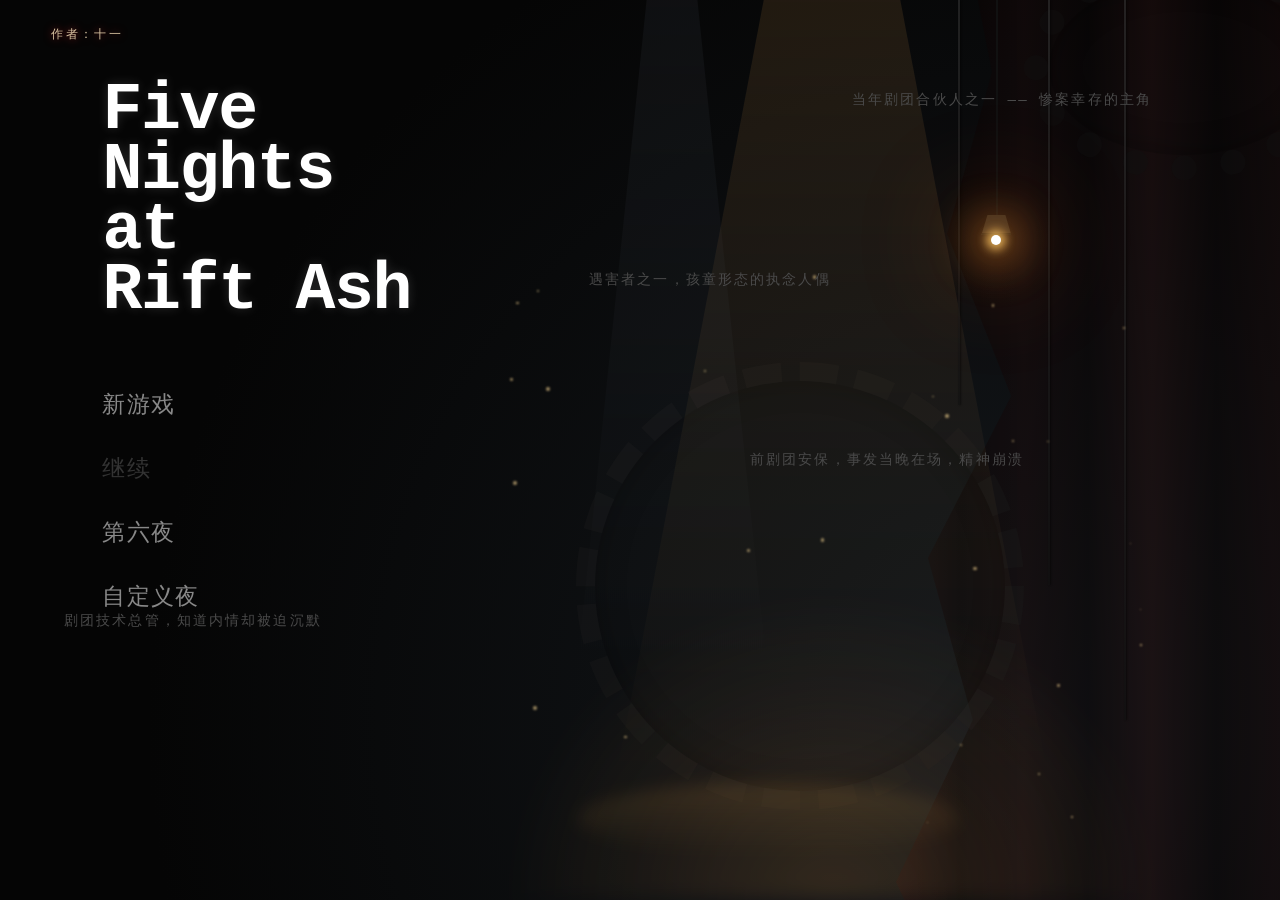
==== commit 28bbe266: "Refresh exploration map and timer assets" ====
--- a/taning_game_fixed/index.html
+++ b/taning_game_fixed/index.html
@@ -1446,6 +1446,6 @@
 })();
 </script>
 <script src="./assets/events/developer-test-controls.js?v=4"></script>
-<script src="./assets/events/lore-exploration.js?v=16"></script>
+<script src="./assets/events/lore-exploration.js?v=17"></script>
 </body>
 </html>
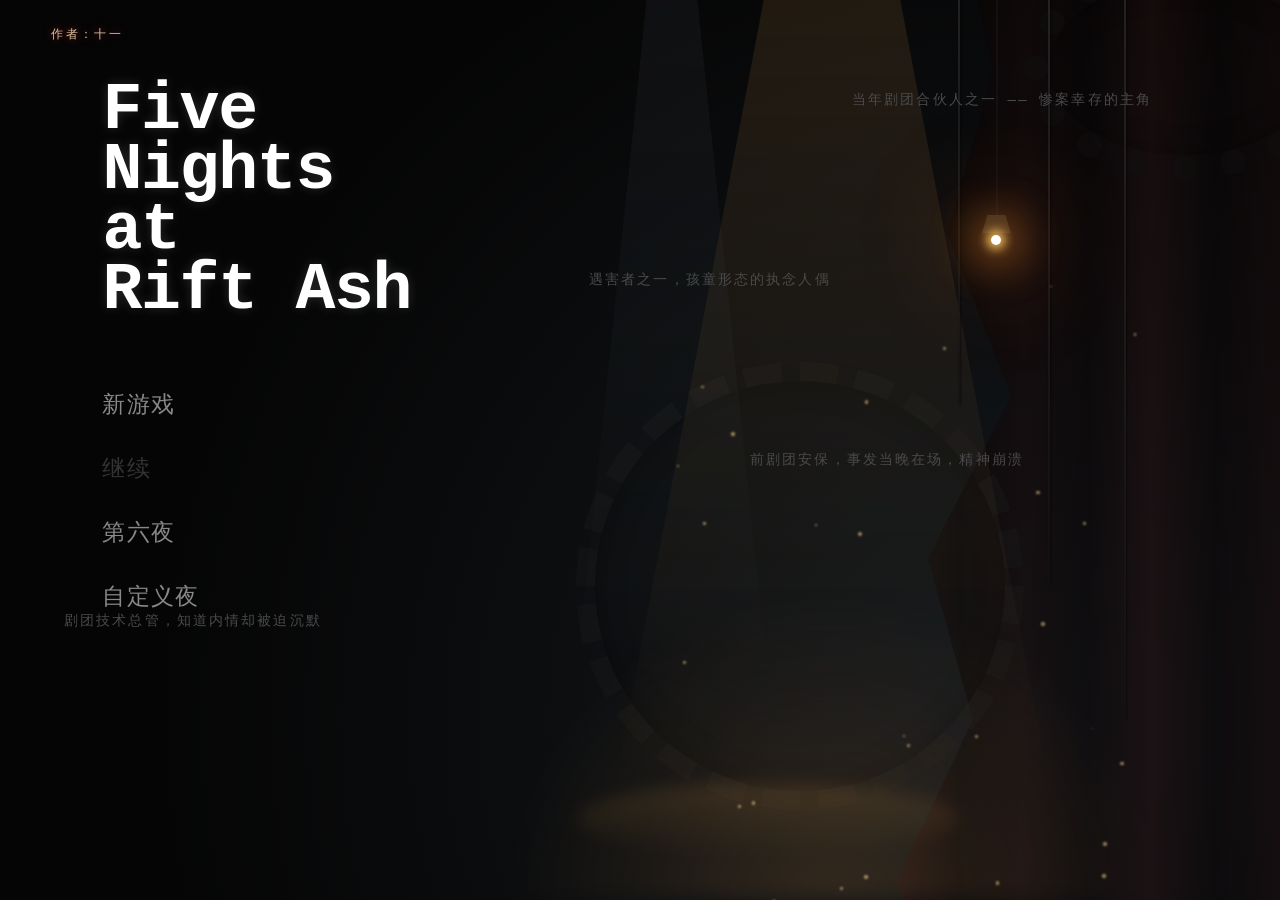
==== commit 0156a6e7: "Refresh exploration theatre style stylesheet cache" ====
--- a/taning_game_fixed/index.html
+++ b/taning_game_fixed/index.html
@@ -7,7 +7,7 @@
 <link rel="stylesheet" href="./assets/css/game.css?v=19">
 <link rel="stylesheet" href="./assets/css/mobile.css?v=2">
 <link rel="stylesheet" href="./assets/css/desktop-layout.css?v=1">
-<link rel="stylesheet" href="./assets/css/lore-exploration.css?v=8">
+<link rel="stylesheet" href="./assets/css/lore-exploration.css?v=9">
 </style>
 <style>
 #rift-author-credit{position:fixed;left:clamp(18px,4vw,54px);top:clamp(16px,3vh,30px);z-index:30;color:#d7c2a0;font:12px/1.4 "Courier New",monospace;letter-spacing:.2em;text-shadow:0 0 8px #8b1c1c,0 2px 4px #000;pointer-events:none}
--- a/taning_game_fixed/assets/css/lore-exploration.css
+++ b/taning_game_fixed/assets/css/lore-exploration.css
@@ -191,3 +191,93 @@
 /* Pre-shift map identity and 45-second handoff */
 .rift-map-topline .rift-current-location{font:12px "Noto Sans SC",sans-serif;color:#c5d8c5;letter-spacing:.1em;text-shadow:0 0 8px #8aaa8a55}
 .rift-countdown{color:#d1dfce;font-weight:bold}
+
+
+/* FNAF backstage scene palette: warm curtain, wood and low amber light */
+#rift-exploration{
+ background:radial-gradient(ellipse at 50% 36%,rgba(95,43,27,.22),transparent 52%),linear-gradient(110deg,#080706,#17100c 48%,#070605)!important;
+ color:#d7c3a6!important;
+ font-family:Georgia,"Noto Serif SC",serif!important;
+}
+#rift-exploration:before{
+ opacity:.16!important;
+ background:repeating-linear-gradient(0deg,transparent 0 3px,rgba(255,220,180,.035) 4px)!important;
+}
+.rift-explore-shell{max-width:980px!important}
+.rift-map-frame{
+ border:1px solid #4b3424!important;
+ background:linear-gradient(180deg,rgba(22,14,10,.96),rgba(5,5,4,.98))!important;
+ box-shadow:0 18px 60px #000b,inset 0 0 50px #000!important;
+}
+.rift-map-topline{color:#a58a6b!important}
+.rift-walk-scene{
+ border:1px solid #38271b!important;
+ background:
+   linear-gradient(180deg,transparent 0 49%,rgba(0,0,0,.1) 49% 100%),
+   repeating-linear-gradient(90deg,#32140f 0 9%,#170a08 10% 13%,#2b110d 14% 23%,#120907 24% 27%)!important;
+ background-size:100% 100%!important;
+ box-shadow:inset 0 0 80px #000!important;
+}
+.rift-map-board:before{
+ content:"";position:absolute;left:0;right:0;top:49%;height:19%;
+ background:linear-gradient(180deg,#795638 0,#4b3422 12%,#24180f 82%,#0d0906 100%);
+ border-top:3px solid #9a7149;border-bottom:2px solid #5b3b24;
+ box-shadow:0 0 30px #a56b3522;
+ z-index:0;pointer-events:none;
+}
+.rift-map-board:after{
+ content:"";position:absolute;inset:0;
+ background:linear-gradient(90deg,rgba(0,0,0,.68),transparent 17% 83%,rgba(0,0,0,.68)),linear-gradient(180deg,rgba(0,0,0,.08),transparent 50%,rgba(0,0,0,.58));
+ z-index:0;pointer-events:none;
+}
+.rift-map-lines{z-index:1}
+.rift-map-lines path{
+ stroke:#806044!important;stroke-width:4!important;opacity:.78!important;
+ filter:drop-shadow(0 0 3px #a16f3a33);
+}
+.rift-map-nodes{z-index:2}
+.rift-map-node{
+ border:1px solid #60462f!important;
+ border-radius:1px!important;
+ background:linear-gradient(145deg,#21170f,#090807)!important;
+ color:#bba486!important;
+ box-shadow:0 3px 12px #000d,inset 0 0 12px #6b472322!important;
+ font-family:"Courier New",monospace!important;
+}
+.rift-map-node:hover,.rift-map-node.is-active{
+ border-color:#c09a68!important;
+ background:linear-gradient(145deg,#60452d,#21160e)!important;
+ color:#fff0d7!important;
+ box-shadow:0 0 16px #b17b4355,inset 0 0 13px #c18a4a33!important;
+}
+.rift-map-node.is-entry{
+ border-color:#d0a878!important;
+ background:linear-gradient(180deg,#705238,#2a1b11)!important;
+ color:#fff0d8!important;
+ box-shadow:0 0 18px #b17b4355,inset 0 0 15px #d29c5c44!important;
+}
+.rift-map-node.is-danger{
+ background:linear-gradient(#27100d,#0d0706)!important;
+ border-color:#6b3025!important;color:#bd6656!important;
+}
+.rift-room-view{
+ border-color:#4b3424!important;
+ background:linear-gradient(145deg,#17110c,#080706)!important;
+}
+.rift-room-heading{color:#e1c9a8!important}
+.rift-room-desc,.rift-empty-room{color:#ad987d!important}
+.rift-find-item{
+ background:linear-gradient(145deg,#24190f,#0d0a07)!important;
+ border-color:#60462f!important;color:#e2c9a5!important;
+}
+.rift-find-item:hover{background:#382617!important;border-color:#b28a5d!important}
+.rift-item-mark{border-color:#98734e!important;color:#d5b58a!important}
+.rift-countdown{color:#e0b57e!important}
+.rift-explore-actions button{
+ border-color:#8d6845!important;background:#17100b!important;color:#e7d2b1!important;
+}
+.rift-explore-actions .rift-map-return{background:#392719!important;border-color:#b18a5c!important}
+@media(max-width:600px){
+ .rift-map-board:before{height:16%}
+ .rift-map-node{font-size:11px}
+}
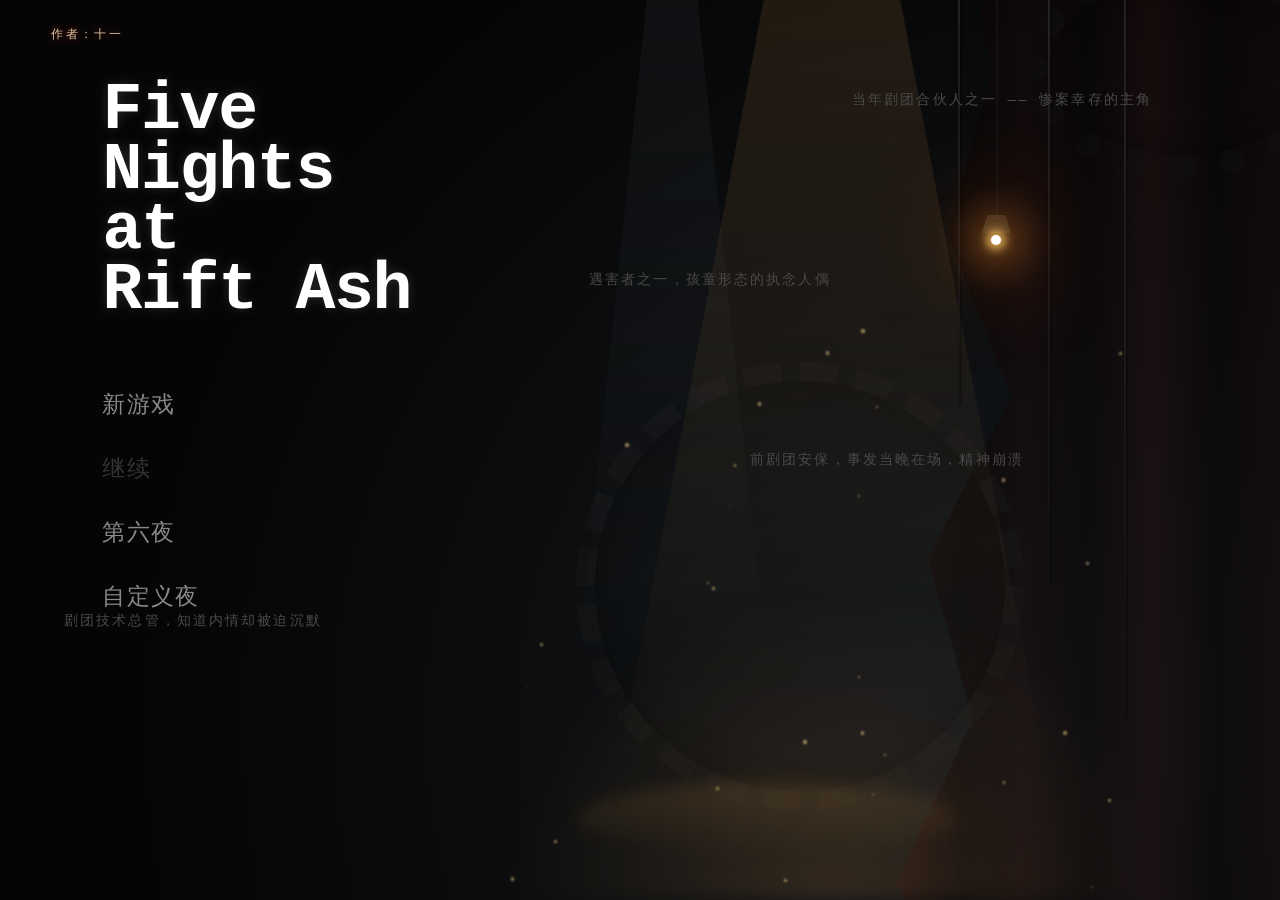
==== commit 09a53d0f: "Refresh map room numbering script cache" ====
--- a/taning_game_fixed/index.html
+++ b/taning_game_fixed/index.html
@@ -1446,6 +1446,6 @@
 })();
 </script>
 <script src="./assets/events/developer-test-controls.js?v=4"></script>
-<script src="./assets/events/lore-exploration.js?v=17"></script>
+<script src="./assets/events/lore-exploration.js?v=18"></script>
 </body>
 </html>
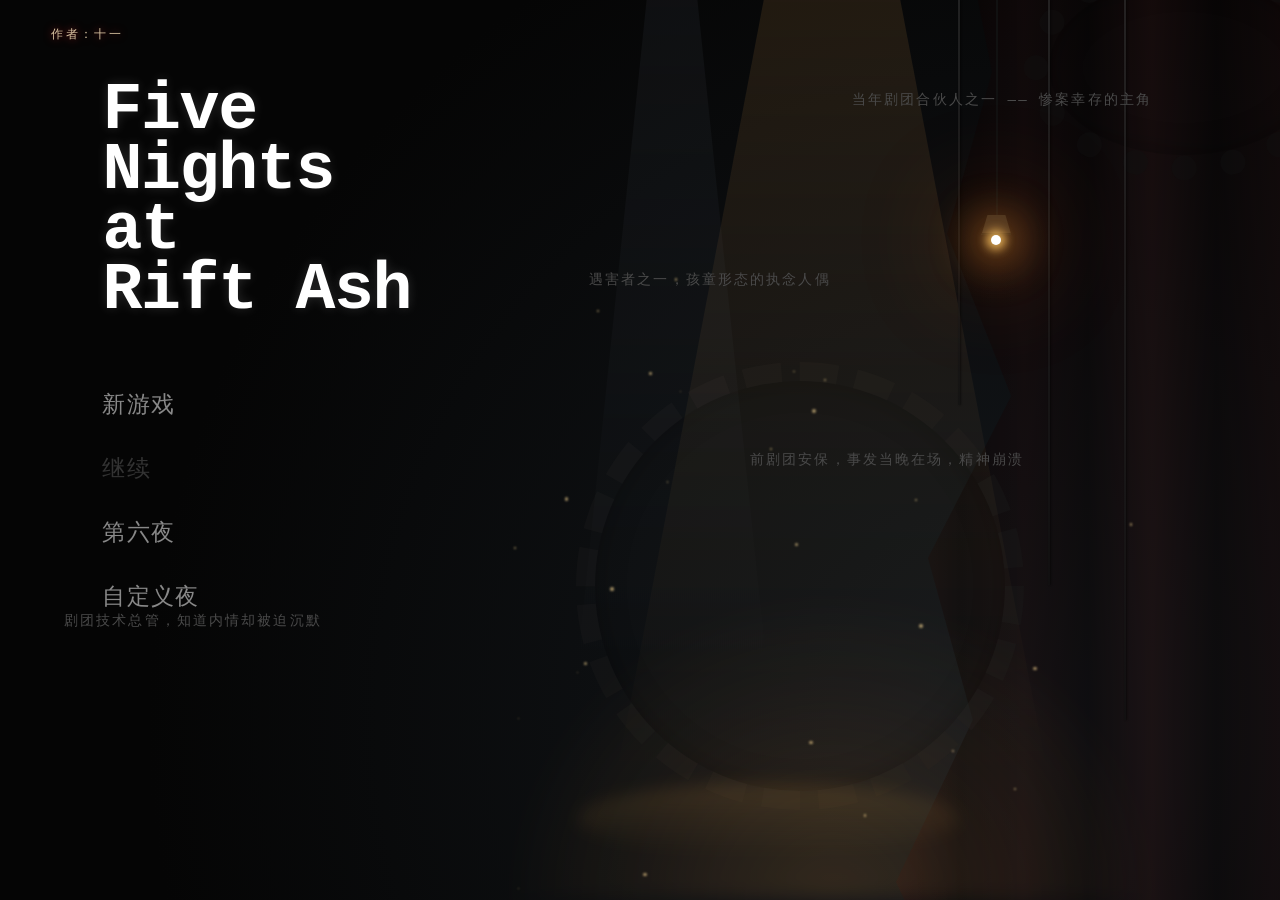
==== commit 245ec8f1: "Refresh exploration scene script cache" ====
--- a/taning_game_fixed/index.html
+++ b/taning_game_fixed/index.html
@@ -1446,6 +1446,6 @@
 })();
 </script>
 <script src="./assets/events/developer-test-controls.js?v=4"></script>
-<script src="./assets/events/lore-exploration.js?v=18"></script>
+<script src="./assets/events/lore-exploration.js?v=19"></script>
 </body>
 </html>
--- a/taning_game_fixed/assets/css/lore-exploration.css
+++ b/taning_game_fixed/assets/css/lore-exploration.css
@@ -281,3 +281,71 @@
  .rift-map-board:before{height:16%}
  .rift-map-node{font-size:11px}
 }
+
+
+/* Walkable FNAF backstage mode — replaces the overhead map as the primary play view */
+#rift-exploration{background:radial-gradient(ellipse at 50% 30%,#24120d 0, #0b0806 58%,#030303 100%)!important;color:#d9c4a4!important}
+#rift-exploration .rift-explore-shell{max-width:1120px!important;min-height:100%;justify-content:center;gap:12px;padding:clamp(12px,3vh,28px) clamp(10px,3vw,30px)!important}
+#rift-exploration .rift-stage-top{display:flex;justify-content:space-between;align-items:center;gap:12px}
+#rift-exploration .rift-current-location{font:clamp(18px,2.3vw,27px) "Noto Serif SC",serif;color:#e2c9a6;letter-spacing:.14em;margin-top:6px}
+#rift-exploration .rift-stage-top-actions{display:flex;gap:8px}
+#rift-exploration .rift-stage-top-actions button,#rift-exploration .rift-route-head button{border:1px solid #715238;background:#130d09;color:#d9c3a1;padding:9px 13px;cursor:pointer;font:12px "Noto Serif SC",serif}
+#rift-exploration .rift-map-frame{width:100%;max-width:1040px;margin:0 auto;padding:0;border:1px solid #46301f;background:#050403;box-shadow:0 15px 50px #000d}
+#rift-exploration .rift-map-topline{height:34px;padding:8px 14px;color:#b79a75;border-bottom:1px solid #39281c}
+#rift-exploration .rift-scene-hint{font:11px "Noto Serif SC",serif;color:#8d7961;letter-spacing:.04em}
+#rift-exploration .rift-walk-scene{height:clamp(330px,62vh,650px)!important;min-height:330px!important;aspect-ratio:auto!important;max-width:none!important;width:100%!important;margin:0!important;border:0!important;background:#080604!important;overflow:hidden;position:relative}
+#rift-exploration .rift-scene-backdrop{position:absolute;inset:0;background:linear-gradient(180deg,#090706 0 8%,#160b08 9% 62%,#0a0806 63% 100%)}
+#rift-exploration .rift-scene-curtain{inset:0 9% 30%;opacity:.94;background:repeating-linear-gradient(90deg,#35150f 0 11%,#160907 11.5% 15%,#2b110d 15.5% 25%,#100807 25.5% 29%);clip-path:none;border-left:10px solid #100a07;border-right:10px solid #100a07;box-shadow:inset 0 0 50px #000}
+#rift-exploration .rift-scene-light{top:0;left:35%;width:30%;height:72%;background:radial-gradient(ellipse at 50% 0,rgba(215,160,94,.24),transparent 68%);clip-path:polygon(43% 0,57% 0,100% 100%,0 100%)}
+#rift-exploration .rift-scene-stage{left:0;right:0;top:53%;bottom:auto;height:17%;background:linear-gradient(180deg,#7a5737 0,#4c3422 10%,#24180f 83%,#0c0806 100%);border-top:4px solid #9b7147;border-bottom:2px solid #543820;box-shadow:0 10px 30px #000}
+#rift-exploration .rift-scene-seats{left:0;right:0;bottom:0;height:31%;background:repeating-linear-gradient(90deg,#090706 0 9%,#17100b 9.5% 11%,#080605 11.5% 19%);border-top:1px solid #46301e}
+#rift-exploration .rift-scene-wall{position:absolute;left:0;top:36%;width:17%;height:44%;background:linear-gradient(90deg,#080605,#21160e,#080605);border:3px solid #4b3423;box-shadow:inset 0 0 35px #000}
+#rift-exploration .rift-scene-counter{position:absolute;left:17%;right:0;top:53%;height:14%;background:linear-gradient(180deg,#795638,#503720 16%,#1b120b 90%);border-top:4px solid #9a7047;border-bottom:2px solid #543a25;box-shadow:0 6px 25px #000}
+#rift-exploration .rift-world-name{position:absolute;left:4%;top:5%;font:11px "Courier New",monospace;letter-spacing:.3em;color:#c3a47a;opacity:.55}
+#rift-exploration .rift-walk-doors{position:absolute;inset:0;z-index:3}
+#rift-exploration .rift-world-door{position:absolute;bottom:16%;height:46%;width:7%;min-width:36px;max-width:76px;transform:translateX(-50%);border:2px solid #47301f;background:linear-gradient(90deg,#090706,#2b1c11 45%,#080605);box-shadow:0 0 18px #000,inset 0 0 14px #000;cursor:pointer;padding:0}
+#rift-exploration .rift-world-door:before{content:"";position:absolute;inset:0;background:linear-gradient(90deg,transparent,#b27c4222,transparent)}
+#rift-exploration .rift-world-door span{position:absolute;left:50%;bottom:-23px;transform:translateX(-50%);white-space:nowrap;padding:3px 6px;background:#080604cc;color:#b89a72;font:10px "Noto Serif SC",serif;border:1px solid #46301f}
+#rift-exploration .rift-world-door.nearby{border-color:#c69b68;box-shadow:0 0 18px #c08a4c66,inset 0 0 20px #a46e3b44}
+#rift-exploration .rift-world-door.security-door{height:58%;width:10%;max-width:100px;border-color:#94704a;background:linear-gradient(90deg,#0a0806,#49331f,#0a0806)}
+#rift-exploration .rift-walk-player{z-index:6;left:50%;bottom:12%;width:4.2%;height:32%;min-width:28px;max-width:52px;transition:left .04s linear;filter:drop-shadow(0 2px 12px #000)}
+#rift-exploration .rift-walk-player i{background:linear-gradient(90deg,#080707,#514438,#080707);border-color:#816b54}
+#rift-exploration .rift-walk-player b{background:linear-gradient(90deg,#090807,#33261b,#090807);border-color:#72583d}
+#rift-exploration .rift-walk-interact{z-index:8;left:50%;bottom:7%;transform:translateX(-50%);width:max-content;max-width:80%;padding:7px 12px;background:#080605c9;border:1px solid #5a4029;color:#e1c49a;font:12px "Noto Serif SC",serif;text-align:center}
+#rift-exploration .rift-walk-controls{left:14px;right:14px;bottom:12px;z-index:10;display:flex;gap:7px;justify-content:flex-start;pointer-events:none}
+#rift-exploration .rift-walk-controls button{pointer-events:auto;width:52px;height:44px;border:1px solid #82603d;background:#100b08e8;color:#e2c69f;cursor:pointer;touch-action:none}
+#rift-exploration .rift-walk-controls button[data-walk="interact"]{margin-left:auto}
+#rift-exploration .rift-room-view{display:block!important;width:100%;max-width:1040px;margin:0 auto!important;padding:12px 16px!important;border:1px solid #60432b;background:linear-gradient(145deg,#1c130d,#080706);min-height:0}
+#rift-exploration .rift-room-view[hidden]{display:none!important}
+#rift-exploration .rift-room-heading{font-size:18px;color:#e2c9a6}
+#rift-exploration .rift-room-desc{margin:5px 0 8px;color:#b39b7c;font-size:12px}
+#rift-exploration .rift-room-items{display:flex;gap:8px;flex-wrap:wrap}
+#rift-exploration .rift-find-item{padding:8px 10px;background:#21170f;border-color:#674a2e}
+#rift-exploration footer{width:100%;max-width:1040px;margin:0 auto;padding-top:2px;display:flex;align-items:center;justify-content:space-between}
+#rift-exploration .rift-countdown{font:12px "Courier New",monospace;color:#e4b978}
+#rift-exploration .rift-explore-actions button{border:1px solid #8c6843;background:#17100b;color:#e8d2b0;padding:9px 13px}
+#rift-exploration .rift-map-return[hidden]{display:none!important}
+#rift-exploration .rift-route-modal{position:fixed;inset:0;z-index:30;background:#000d;display:grid;place-items:center;padding:18px}
+#rift-exploration .rift-route-modal[hidden]{display:none}
+#rift-exploration .rift-route-card{width:min(600px,94vw);padding:18px;background:#100c08;border:1px solid #76563a;box-shadow:0 20px 70px #000}
+#rift-exploration .rift-route-head{display:flex;align-items:center;justify-content:space-between;color:#e2c9a6;margin-bottom:12px}
+#rift-exploration .rift-route-card .rift-map-board{position:relative;width:100%;aspect-ratio:400/390;background:repeating-linear-gradient(90deg,#160c09 0 10%,#0a0706 11% 14%);border:1px solid #4a3423}
+#rift-exploration .rift-route-card .rift-map-lines path{stroke:#765638;stroke-width:4}
+#rift-exploration .rift-route-card .rift-map-node{background:#160f0a;color:#c4a77e;border-color:#705034}
+#rift-exploration .rift-route-card .rift-map-node.is-entry{background:#63472c;color:#fff0d8}
+#rift-exploration .rift-route-card p{font:12px/1.8 "Noto Serif SC",serif;color:#bba486;margin:12px 0 0}
+#rift-exploration .rift-walk-scene[data-place="music"] .rift-scene-curtain,
+#rift-exploration .rift-walk-scene[data-place="props"] .rift-scene-curtain,
+#rift-exploration .rift-walk-scene[data-place="archive"] .rift-scene-curtain{filter:brightness(.65) sepia(.25)}
+#rift-exploration .rift-walk-scene[data-place="security"] .rift-scene-curtain{background:repeating-linear-gradient(90deg,#080807 0 17%,#30271c 17.5% 19%,#090807 19.5% 36%)}
+@media(max-width:700px){
+ #rift-exploration .rift-explore-shell{padding:calc(env(safe-area-inset-top) + 10px) 8px 10px!important;gap:8px}
+ #rift-exploration .rift-walk-scene{height:62vh!important;min-height:320px!important}
+ #rift-exploration .rift-world-door{width:8%;min-width:25px;height:42%}
+ #rift-exploration .rift-world-door span{font-size:8px}
+ #rift-exploration .rift-walk-player{width:7%;min-width:24px}
+ #rift-exploration .rift-walk-controls button{width:48px;height:46px}
+ #rift-exploration .rift-current-location{font-size:18px}
+ #rift-exploration .rift-stage-top-actions button{padding:7px 8px;font-size:10px}
+ #rift-exploration footer{gap:8px}
+}
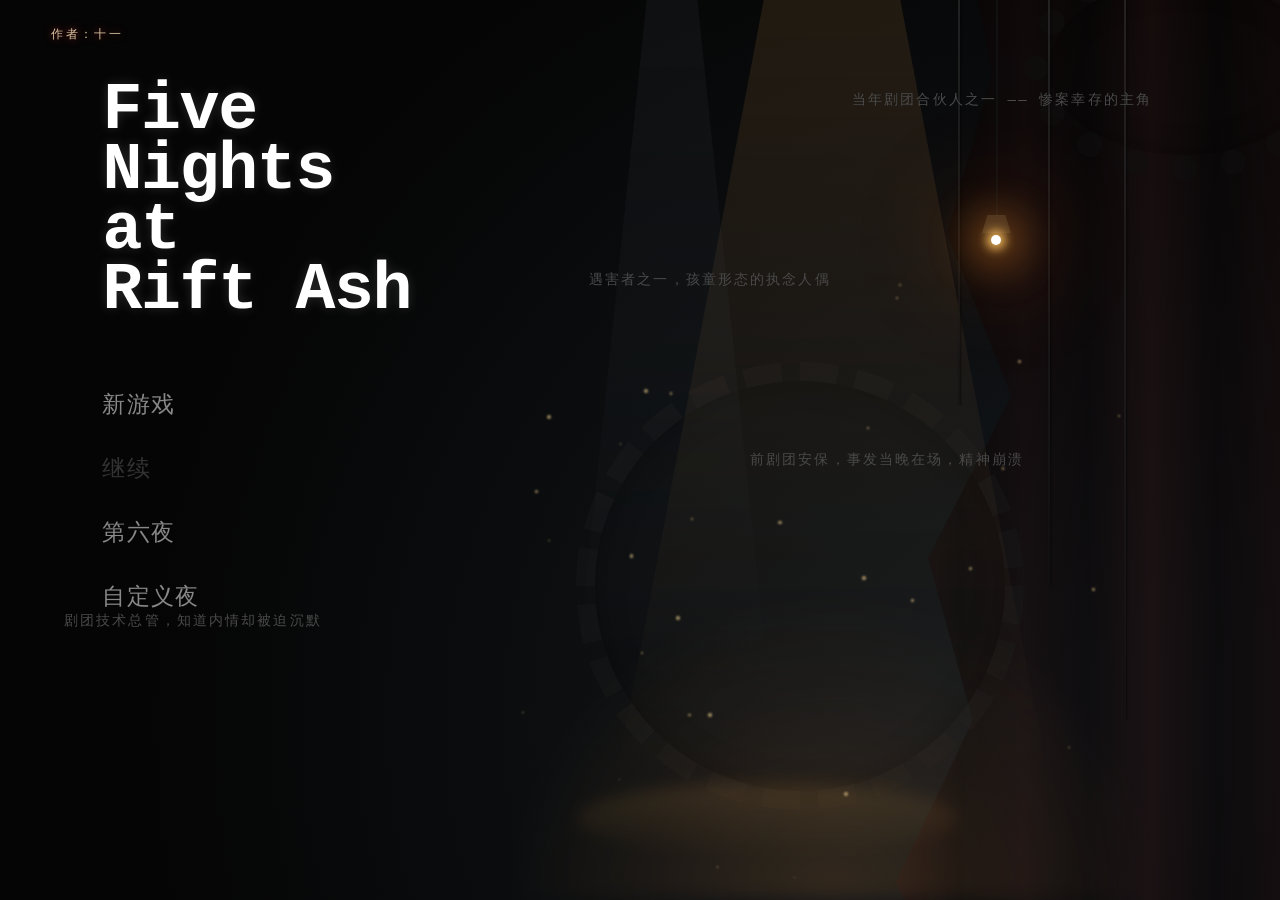
==== commit 96e81a34: "Refresh walkable exploration controls cache" ====
--- a/taning_game_fixed/index.html
+++ b/taning_game_fixed/index.html
@@ -1446,6 +1446,6 @@
 })();
 </script>
 <script src="./assets/events/developer-test-controls.js?v=4"></script>
-<script src="./assets/events/lore-exploration.js?v=19"></script>
+<script src="./assets/events/lore-exploration.js?v=20"></script>
 </body>
 </html>
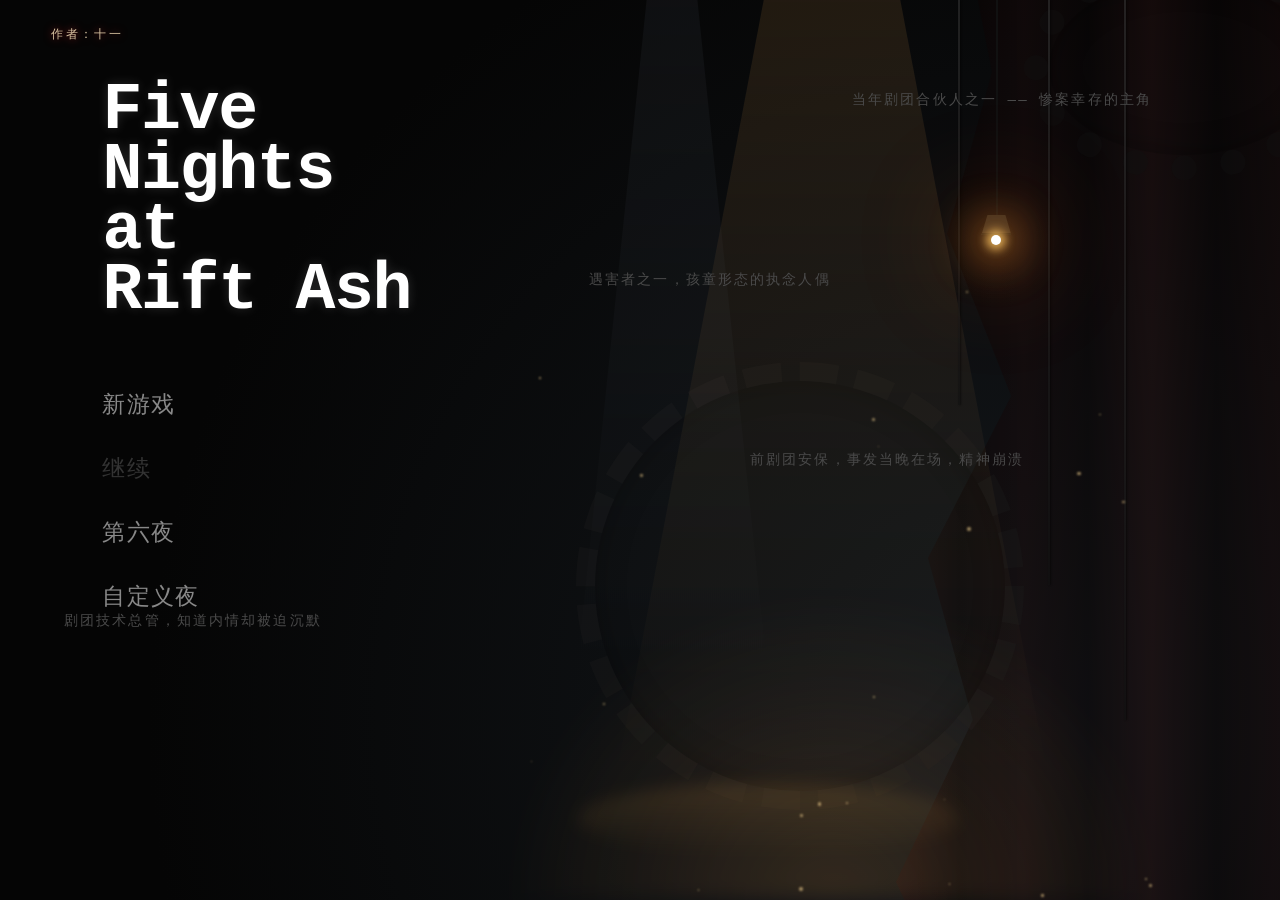
==== commit 0c6e1d7b: "Guard Continue night launch and prevent fifth-night entry deadlocks" ====
--- a/taning_game_fixed/index.html
+++ b/taning_game_fixed/index.html
@@ -1068,7 +1068,7 @@
   });
   // Developer-only test bridge. All overrides live in memory and never alter NIGHT_SETTINGS.
   window.RIFT_TEST_BRIDGE = {
-    unlockAllNights: () => { try { localStorage.setItem('riftAsh.highestNight','6'); highestNight=6; menuCont.classList.remove('disabled'); menuCont.innerText='继续（第 5 夜）'; menuCont.onclick=function(){ mainMenu.style.display='none'; gameEl.style.display='block'; initAudio(); startNight(5); }; menuNightSix.style.display='block'; menuCustomNight.style.display='block'; return true; } catch(e) { console.warn('Could not unlock nights:',e); return false; } },
+    unlockAllNights: () => { try { localStorage.setItem('riftAsh.highestNight','6'); highestNight=6; menuCont.classList.remove('disabled'); menuCont.innerText='继续（第 5 夜）'; menuCont.onclick=function(){ launchNightThroughBackstage(5); }; menuNightSix.style.display='block'; menuCustomNight.style.display='block'; return true; } catch(e) { console.warn('Could not unlock nights:',e); return false; } },
     triggerSpecialTime: id => {
       if(!S.running||!activeNightSettings||!Array.isArray(activeNightSettings.specialTimes))return false;
       const event=activeNightSettings.specialTimes.find(item=>item.id===id);
@@ -1390,17 +1390,45 @@
   btnReturnMenu.onclick = function() { location.reload(); };
   window.addEventListener('rift:return-to-menu', () => location.reload());
 
+  // One guarded entry path for Continue/New Game. A broken exploration overlay must never strand the player.
+  function launchNightThroughBackstage(night) {
+    let launched = false;
+    let fallbackTimer = null;
+    const launch = () => {
+      if (launched) return;
+      launched = true;
+      if (fallbackTimer) clearTimeout(fallbackTimer);
+      const exploration = document.getElementById('rift-exploration');
+      if (exploration) exploration.classList.remove('active');
+      mainMenu.style.display = 'none';
+      gameEl.style.display = 'block';
+      initAudio();
+      startNight(night);
+    };
+    if (window.RIFT_LORE_SYSTEM && typeof window.RIFT_LORE_SYSTEM.beginShift === 'function') {
+      try {
+        const started = window.RIFT_LORE_SYSTEM.beginShift(night, launch);
+        if (started !== false) {
+          // beginShift owns the 45-second countdown; this is only a last-resort deadlock guard.
+          fallbackTimer = window.setTimeout(launch, 47000);
+          return true;
+        }
+      } catch (error) {
+        console.error('[Rift Ash] Backstage entry failed; starting night directly:', error);
+      }
+    }
+    launch();
+    return true;
+  }
+
   if (highestNight > 1) {
     menuCont.classList.remove('disabled');
     const continueNight = Math.min(highestNight, 5);
     menuCont.innerText = `继续（第 ${continueNight} 夜）`;
-    menuCont.onclick = function() {
-      if(window.RIFT_LORE_SYSTEM){window.RIFT_LORE_SYSTEM.beginShift(continueNight,()=>{mainMenu.style.display='none';gameEl.style.display='block';initAudio();startNight(continueNight);});return;}
-      mainMenu.style.display = 'none'; gameEl.style.display = 'block'; initAudio(); startNight(continueNight);
-    };
-  }
-
-  menuNew.onclick = function() { if(window.RIFT_LORE_SYSTEM){window.RIFT_LORE_SYSTEM.beginShift(1,()=>{mainMenu.style.display='none';gameEl.style.display='block';initAudio();startNight(1);});return;} mainMenu.style.display = 'none'; gameEl.style.display = 'block'; initAudio(); startNight(1); };
+    menuCont.onclick = function() { launchNightThroughBackstage(continueNight); };
+  }
+
+  menuNew.onclick = function() { launchNightThroughBackstage(1); };
 
   const menuNightSix = document.getElementById('menu-night-six');
   const menuCustomNight = document.getElementById('menu-custom-night');
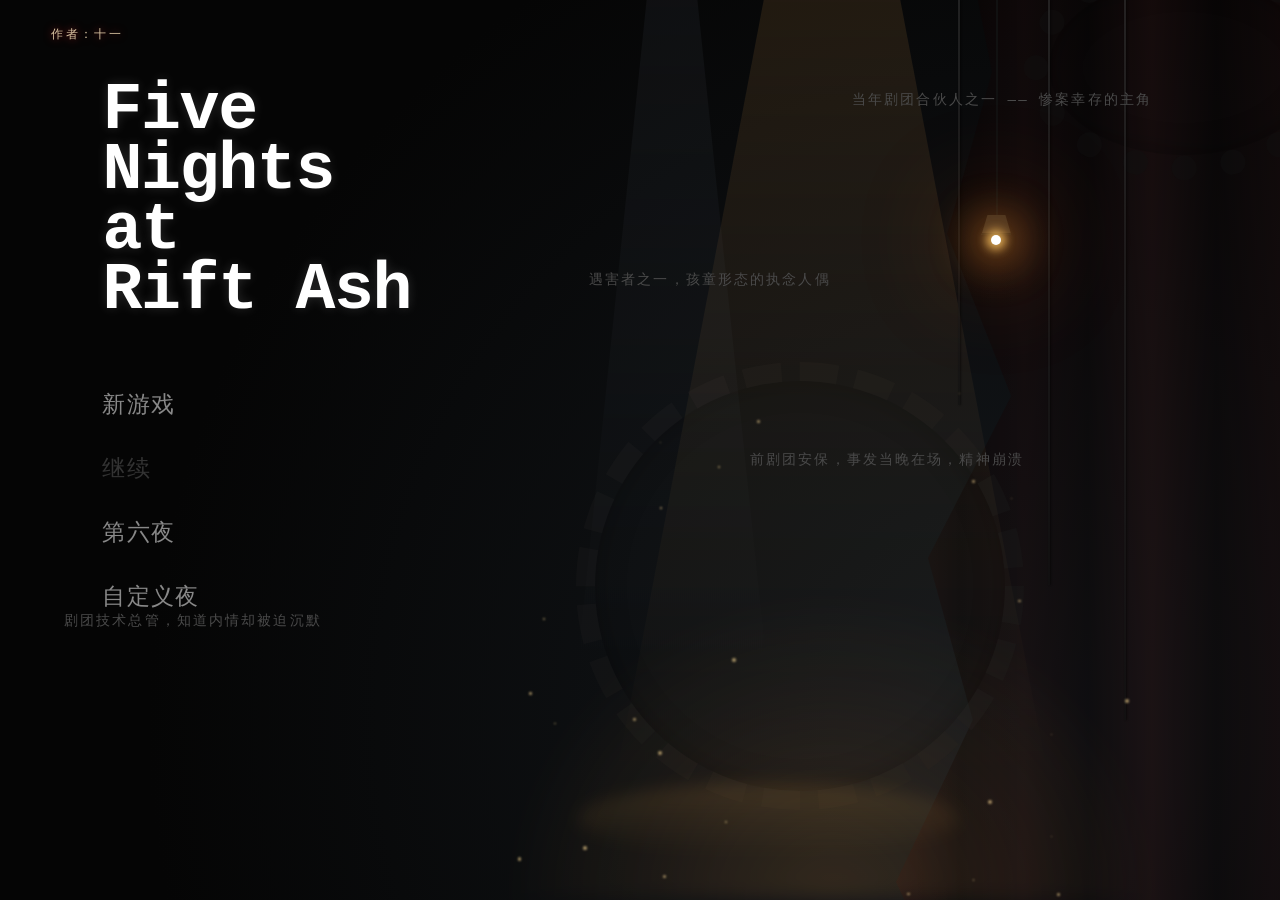
==== commit ee3e53f4: "Refresh exploration map assets after interaction redesign" ====
--- a/taning_game_fixed/index.html
+++ b/taning_game_fixed/index.html
@@ -7,7 +7,7 @@
 <link rel="stylesheet" href="./assets/css/game.css?v=19">
 <link rel="stylesheet" href="./assets/css/mobile.css?v=2">
 <link rel="stylesheet" href="./assets/css/desktop-layout.css?v=1">
-<link rel="stylesheet" href="./assets/css/lore-exploration.css?v=9">
+<link rel="stylesheet" href="./assets/css/lore-exploration.css?v=10">
 </style>
 <style>
 #rift-author-credit{position:fixed;left:clamp(18px,4vw,54px);top:clamp(16px,3vh,30px);z-index:30;color:#d7c2a0;font:12px/1.4 "Courier New",monospace;letter-spacing:.2em;text-shadow:0 0 8px #8b1c1c,0 2px 4px #000;pointer-events:none}
@@ -1474,6 +1474,6 @@
 })();
 </script>
 <script src="./assets/events/developer-test-controls.js?v=4"></script>
-<script src="./assets/events/lore-exploration.js?v=20"></script>
+<script src="./assets/events/lore-exploration.js?v=21"></script>
 </body>
 </html>
--- a/taning_game_fixed/assets/css/lore-exploration.css
+++ b/taning_game_fixed/assets/css/lore-exploration.css
@@ -349,3 +349,32 @@
  #rift-exploration .rift-stage-top-actions button{padding:7px 8px;font-size:10px}
  #rift-exploration footer{gap:8px}
 }
+
+
+/* Main exploration view: connected numbered backstage map, matching the supplied reference */
+#rift-exploration .rift-map-frame{padding:10px 12px 12px!important}
+#rift-exploration .rift-primary-map{position:relative!important;display:block!important;width:min(100%,620px)!important;aspect-ratio:400/390!important;margin:0 auto!important;overflow:hidden;background:
+ repeating-linear-gradient(0deg,transparent 0 11px,rgba(205,155,105,.035) 12px),
+ repeating-linear-gradient(90deg,transparent 0 11px,rgba(205,155,105,.035) 12px),
+ linear-gradient(180deg,#1a0d09,#080605 75%)!important;border:1px solid #4a3425!important}
+#rift-exploration .rift-primary-map .rift-map-lines{z-index:1}
+#rift-exploration .rift-primary-map .rift-map-lines path{stroke:#76583e!important;stroke-width:4!important;opacity:.9!important}
+#rift-exploration .rift-primary-map .rift-map-node{width:12%;height:11%;min-width:0;min-height:0;max-width:none;max-height:none;padding:0;z-index:2;font-size:clamp(11px,1.4vw,15px)}
+#rift-exploration .rift-primary-map .rift-map-node small{position:absolute;left:50%;top:calc(100% + 3px);transform:translateX(-50%);white-space:nowrap;font:clamp(7px,.8vw,9px) "Noto Serif SC",serif;color:#d1b58f;background:#0b0806d9;padding:2px 4px;opacity:0;pointer-events:none}
+#rift-exploration .rift-primary-map .rift-map-node:hover small,#rift-exploration .rift-primary-map .rift-map-node.is-current small{opacity:1}
+#rift-exploration .rift-primary-map .rift-map-node[data-map-node="2"]{width:48%;height:13%;max-width:none}
+#rift-exploration .rift-primary-map .rift-map-node[data-map-node="3"],#rift-exploration .rift-primary-map .rift-map-node[data-map-node="4"]{width:11%;height:24%}
+#rift-exploration .rift-primary-map .rift-map-node[data-map-node="1"]{width:24%;height:12%;background:linear-gradient(180deg,#62472f,#25180f)!important;border-color:#b28a5c!important;color:#fff0d8!important}
+#rift-exploration .rift-primary-map .rift-map-node[data-map-node="14"]{width:26%;height:7%}
+#rift-exploration .rift-primary-map .rift-map-node.is-current{outline:2px solid #d0a878;outline-offset:2px;box-shadow:0 0 20px #d0a87888,inset 0 0 16px #d0a87855!important}
+#rift-exploration .rift-primary-map .rift-map-node.is-locked{opacity:.62}
+#rift-exploration .rift-map-instructions{width:min(100%,620px);margin:10px auto 0;color:#b59b7b;font:12px/1.7 "Noto Serif SC",serif}
+#rift-exploration .rift-room-view[hidden]{display:none!important}
+#rift-exploration .rift-room-view{margin-top:10px!important}
+#rift-exploration .rift-stage-top{align-items:flex-start}
+#rift-exploration .rift-current-location{font-size:clamp(18px,2vw,24px)!important}
+@media(max-width:600px){
+ #rift-exploration .rift-primary-map{width:100%!important}
+ #rift-exploration .rift-primary-map .rift-map-node small{font-size:7px}
+ #rift-exploration .rift-map-frame{padding:6px!important}
+}
